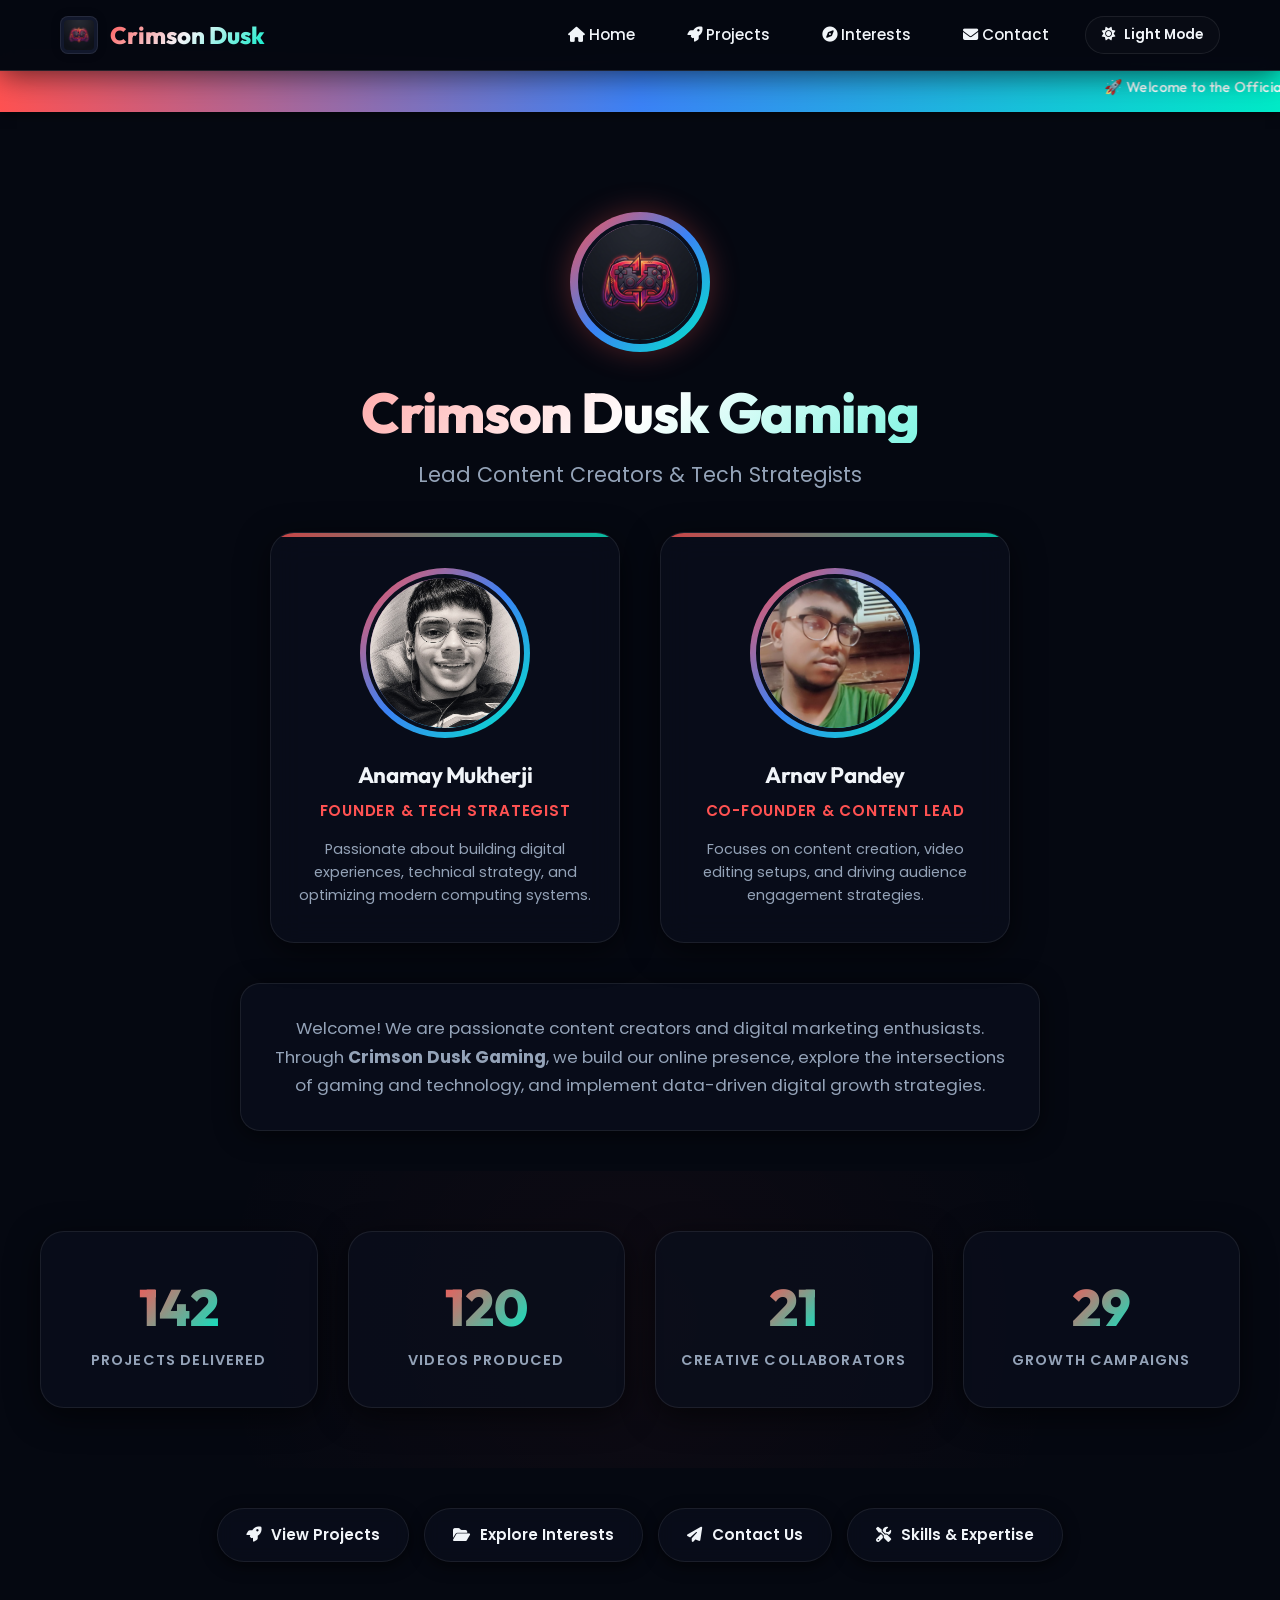
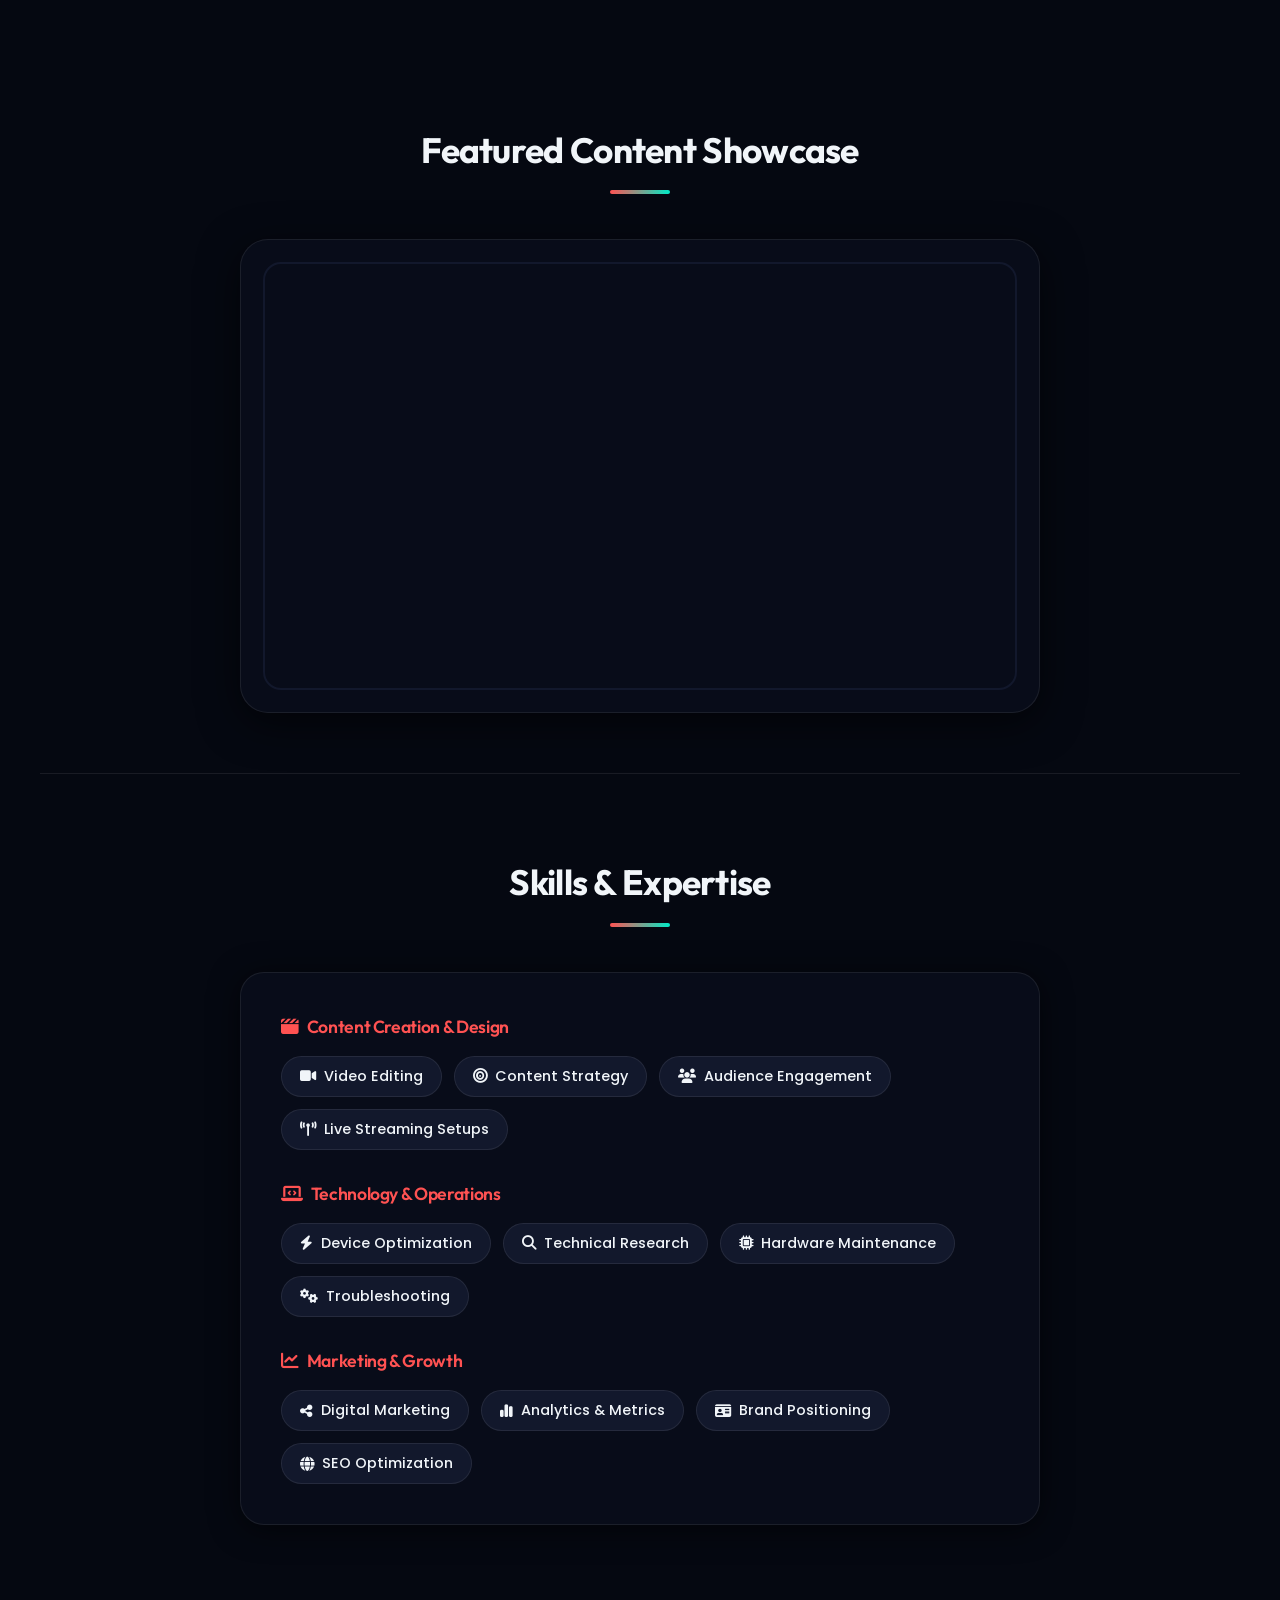
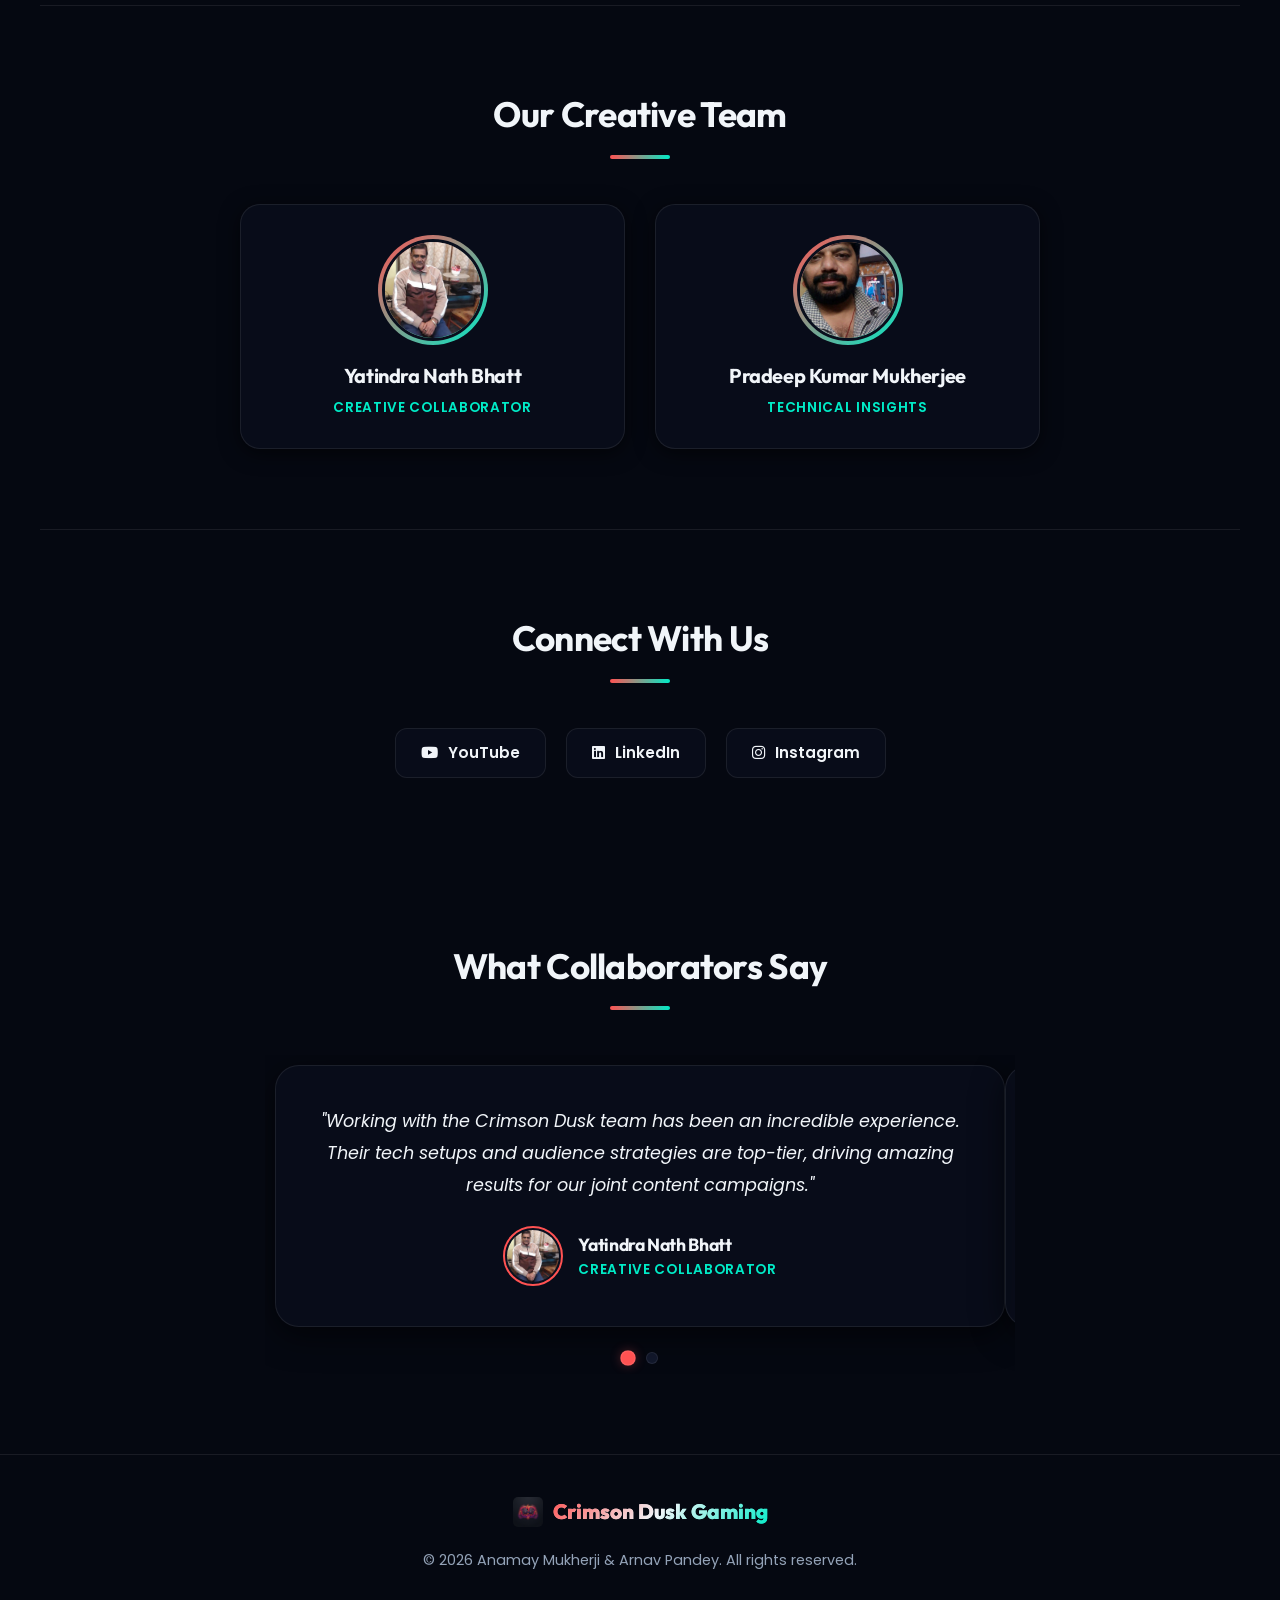
==== index.html @ 95f519c9 "Add files via upload" ====
<!DOCTYPE html>
<html lang="en">

<head>
    <meta charset="UTF-8">
    <meta name="viewport" content="width=device-width, initial-scale=1.0">
    <meta name="description"
        content="Crimson Dusk Gaming Official Portfolio - Lead Content Creator & Tech Strategist. Explore projects, digital marketing, and technical strategy.">
    <meta name="author" content="Anamay Mukherji & Arnav Pandey">
    <meta name="keywords"
        content="Crimson Dusk Gaming, Gaming Channel, Content Creator, Tech Strategist, Anamay Mukherji, Arnav Pandey, Portfolio, Video Editing, Digital Marketing">
    <title>Crimson Dusk Gaming | Official Portfolio</title>
    <!-- FontAwesome Icons -->
    <link rel="stylesheet" href="https://cdnjs.cloudflare.com/ajax/libs/font-awesome/6.4.0/css/all.min.css">
    <!-- Main Stylesheet -->
    <link rel="stylesheet" href="style.css">
</head>

<body>

    <!-- Navigation Header -->
    <nav class="navbar">
        <div class="container navbar-container">
            <a href="index.html" class="brand">
                <img src="logo.png" alt="Crimson Dusk Gaming Logo" class="brand-logo">
                <span class="brand-text">Crimson Dusk</span>
            </a>
            <ul class="nav-menu">
                <li><a href="index.html" class="nav-link"><i class="fa-solid fa-house"></i> Home</a></li>
                <li><a href="projects.html" class="nav-link"><i class="fa-solid fa-rocket"></i> Projects</a></li>
                <li><a href="project2.html" class="nav-link"><i class="fa-solid fa-compass"></i> Interests</a></li>
                <li><a href="contact.html" class="nav-link"><i class="fa-solid fa-envelope"></i> Contact</a></li>
                <li>
                    <button id="themeToggle" class="theme-toggle-btn">
                        <i class="fa-solid fa-moon"></i> Dark Mode
                    </button>
                </li>
            </ul>
        </div>
    </nav>

    <!-- Scrolling Ticker -->
    <div class="ticker-container">
        <div class="ticker-content">
            <marquee scrollamount="8" class="ticker">
                🚀 Welcome to the Official Portfolio! | Content Creation & Tech Strategy | Digital Marketing & Gaming |
                Check out our latest project initiatives below!
            </marquee>
        </div>
    </div>

    <!-- Hero Section -->
    <header class="hero-section container">
        <div class="hero-logo-container">
            <img src="logo.png" alt="Crimson Dusk Logo" class="hero-logo-img">
        </div>
        <h1 class="hero-title">Crimson Dusk Gaming</h1>
        <p class="hero-subtitle">Lead Content Creators & Tech Strategists</p>

        <!-- Founders Section -->
        <div class="profile-grid">
            <div class="profile-card">
                <div class="profile-card-image-wrapper">
                    <img src="WhatsApp Image 2026-06-04 at 2.46.51 AM.jpeg" alt="Anamay Mukherji"
                        class="profile-card-img">
                </div>
                <h3>Anamay Mukherji</h3>
                <p class="role">Founder & Tech Strategist</p>
                <p class="bio">Passionate about building digital experiences, technical strategy, and optimizing modern
                    computing systems.</p>
            </div>
            <div class="profile-card">
                <div class="profile-card-image-wrapper">
                    <img src="WhatsApp Image 2026-06-04 at 10.17.42 PM.jpeg" alt="Arnav Pandey"
                        class="profile-card-img">
                </div>
                <h3>Arnav Pandey</h3>
                <p class="role">Co-Founder & Content Lead</p>
                <p class="bio">Focuses on content creation, video editing setups, and driving audience engagement
                    strategies.</p>
            </div>
        </div>

        <!-- About Summary -->
        <div
            style="max-width: 800px; margin: 40px auto; background-color: var(--card-bg); border: 1px solid var(--card-border); padding: 30px; border-radius: 20px; box-shadow: 0 4px 25px var(--shadow);">
            <p style="font-size: 1.05rem; line-height: 1.7; color: var(--text-secondary);">
                Welcome! We are passionate content creators and digital marketing enthusiasts. Through <strong>Crimson
                    Dusk Gaming</strong>, we build our online presence, explore the intersections of gaming and
                technology, and implement data-driven digital growth strategies.
            </p>
        </div>

        <!-- Performance Stats -->
        <section class="stats-section container">
            <div class="stats-grid">
                <div class="stat-card">
                    <span class="stat-number" data-target="150">0</span>
                    <p class="stat-label">Projects Delivered</p>
                </div>
                <div class="stat-card">
                    <span class="stat-number" data-target="120">0</span>
                    <p class="stat-label">Videos Produced</p>
                </div>
                <div class="stat-card">
                    <span class="stat-number" data-target="30">0</span>
                    <p class="stat-label">Creative Collaborators</p>
                </div>
                <div class="stat-card">
                    <span class="stat-number" data-target="40">0</span>
                    <p class="stat-label">Growth Campaigns</p>
                </div>
            </div>
        </section>

        <!-- Action Grid / Navigation Buttons -->
        <div class="action-grid">
            <a href="projects.html" class="action-btn btn-saffron">
                <i class="fa-solid fa-rocket"></i> View Projects
            </a>
            <a href="project2.html" class="action-btn btn-green">
                <i class="fa-solid fa-folder-open"></i> Explore Interests
            </a>
            <a href="contact.html" class="action-btn btn-blue">
                <i class="fa-solid fa-paper-plane"></i> Contact Us
            </a>
            <a href="#skills" class="action-btn btn-white">
                <i class="fa-solid fa-screwdriver-wrench"></i> Skills & Expertise
            </a>
        </div>
    </header>

    <!-- Video Showcase Section -->
    <section class="video-showcase-container container">
        <h2 class="section-title">Featured Content Showcase</h2>
        <div class="video-showcase">
            <div class="video-wrapper">
                <iframe src="https://www.youtube.com/embed/Ke1Y333uUC8" title="Crimson Dusk Gaming Featured Video"
                    allow="accelerometer; autoplay; clipboard-write; encrypted-media; gyroscope; picture-in-picture; web-share"
                    allowfullscreen></iframe>
            </div>
        </div>
    </section>

    <!-- Skills Section -->
    <section id="skills" class="section-padding container">
        <h2 class="section-title">Skills & Expertise</h2>
        <div class="skills-container">
            <div class="skills-category">
                <h3 class="skills-category-title"><i class="fa-solid fa-clapperboard"></i> Content Creation & Design
                </h3>
                <div class="skills-grid">
                    <span class="skill-badge"><i class="fa-solid fa-video"></i> Video Editing</span>
                    <span class="skill-badge"><i class="fa-solid fa-bullseye"></i> Content Strategy</span>
                    <span class="skill-badge"><i class="fa-solid fa-users"></i> Audience Engagement</span>
                    <span class="skill-badge"><i class="fa-solid fa-broadcast-tower"></i> Live Streaming Setups</span>
                </div>
            </div>

            <div class="skills-category">
                <h3 class="skills-category-title"><i class="fa-solid fa-laptop-code"></i> Technology & Operations</h3>
                <div class="skills-grid">
                    <span class="skill-badge"><i class="fa-solid fa-bolt"></i> Device Optimization</span>
                    <span class="skill-badge"><i class="fa-solid fa-magnifying-glass"></i> Technical Research</span>
                    <span class="skill-badge"><i class="fa-solid fa-microchip"></i> Hardware Maintenance</span>
                    <span class="skill-badge"><i class="fa-solid fa-gears"></i> Troubleshooting</span>
                </div>
            </div>

            <div class="skills-category">
                <h3 class="skills-category-title"><i class="fa-solid fa-chart-line"></i> Marketing & Growth</h3>
                <div class="skills-grid">
                    <span class="skill-badge"><i class="fa-solid fa-share-nodes"></i> Digital Marketing</span>
                    <span class="skill-badge"><i class="fa-solid fa-chart-simple"></i> Analytics & Metrics</span>
                    <span class="skill-badge"><i class="fa-solid fa-id-card"></i> Brand Positioning</span>
                    <span class="skill-badge"><i class="fa-solid fa-globe"></i> SEO Optimization</span>
                </div>
            </div>
        </div>
    </section>

    <!-- Creative Collaborators -->
    <section class="section-padding container">
        <h2 class="section-title">Our Creative Team</h2>
        <div class="collaborator-grid">
            <div class="collaborator-card">
                <div class="collab-img-wrapper">
                    <img src="WhatsApp Image 2026-06-04 at 3.35.36 AM.jpeg" alt="Yatindra Nath Bhatt"
                        class="collab-img">
                </div>
                <h3>Yatindra Nath Bhatt</h3>
                <p class="role">Creative Collaborator</p>
            </div>
            <div class="collaborator-card">
                <div class="collab-img-wrapper">
                    <img src="WhatsApp Image 2026-06-04 at 3.36.34 AM.jpeg" alt="Pradeep Kumar Mukherjee"
                        class="collab-img">
                </div>
                <h3>Pradeep Kumar Mukherjee</h3>
                <p class="role">Technical Insights</p>
            </div>
        </div>
    </section>

    <!-- Social Connect -->
    <section class="section-padding container" style="border-bottom: none;">
        <h2 class="section-title">Connect With Us</h2>
        <div class="social-grid">
            <a href="https://youtube.com/@crimsonduskgaming647?si=PKHKtWawF-EWZlB4" target="_blank"
                class="social-btn yt">
                <i class="fa-brands fa-youtube"></i> YouTube
            </a>
            <a href="https://www.linkedin.com/in/anamay-mukherji-0909a73ab" target="_blank" rel="noopener noreferrer" class="social-btn li">
                <i class="fa-brands fa-linkedin"></i> LinkedIn
            </a>
            <a href="https://www.instagram.com/anamay_383738" target="_blank" rel="noopener noreferrer" class="social-btn ig">
                <i class="fa-brands fa-instagram"></i> Instagram
            </a>
        </div>
    </section>

    <!-- Testimonials Section -->
    <section class="testimonials-section container">
        <h2 class="section-title">What Collaborators Say</h2>
        <div class="slider-container">
            <div class="testimonial-slider" id="testimonialSlider">
                <!-- Slide 1 -->
                <div class="testimonial-slide">
                    <p class="testimonial-quote">
                        "Working with the Crimson Dusk team has been an incredible experience. Their tech setups and
                        audience strategies are top-tier, driving amazing results for our joint content campaigns."
                    </p>
                    <div class="testimonial-author">
                        <img src="WhatsApp Image 2026-06-04 at 3.35.36 AM.jpeg" alt="Yatindra Nath Bhatt">
                        <div class="testimonial-author-info">
                            <h4>Yatindra Nath Bhatt</h4>
                            <p>Creative Collaborator</p>
                        </div>
                    </div>
                </div>
                <!-- Slide 2 -->
                <div class="testimonial-slide">
                    <p class="testimonial-quote">
                        "The technical precision and analytical optimization that Anamay and Arnav bring to the table is
                        unmatched. They don't just create content, they optimize the entire delivery pipeline."
                    </p>
                    <div class="testimonial-author">
                        <img src="WhatsApp Image 2026-06-04 at 3.36.34 AM.jpeg" alt="Pradeep Kumar Mukherjee">
                        <div class="testimonial-author-info">
                            <h4>Pradeep Kumar Mukherjee</h4>
                            <p>Technical Insights Lead</p>
                        </div>
                    </div>
                </div>
            </div>
            <!-- Slider Controls -->
            <div class="slider-controls" id="sliderControls">
                <span class="slider-dot active" data-index="0"></span>
                <span class="slider-dot" data-index="1"></span>
            </div>
        </div>
    </section>

    <!-- Footer -->
    <footer class="footer">
        <div class="container">
            <div class="footer-logo"
                style="display: inline-flex; align-items: center; gap: 10px; justify-content: center;">
                <img src="logo.png" alt="Crimson Dusk Logo" style="height: 30px; width: auto; border-radius: 5px;">
                <span class="brand-text">Crimson Dusk Gaming</span>
            </div>
            <p style="margin-top: 10px;">&copy; 2026 Anamay Mukherji & Arnav Pandey. All rights reserved.</p>
        </div>
    </footer>

    <!-- Main JavaScript -->
    <script src="script.js"></script>
</body>

</html>
---- style.css ----
@import url('https://fonts.googleapis.com/css2?family=Outfit:wght@300;400;500;600;700;800&family=Poppins:wght@300;400;500;600;700;800&display=swap');

/* --- Custom Variables & Themes --- */
:root {
    /* Fonts */
    --font-heading: 'Outfit', sans-serif;
    --font-body: 'Poppins', sans-serif;

    /* Theme - Dark (Default) */
    --bg-primary: #050811;
    --bg-secondary: #0a0f1d;
    --bg-tertiary: #12182c;
    --text-primary: #f1f5f9;
    --text-secondary: #94a3b8;

    /* Branding Colors */
    --accent-saffron: #ff5252;
    /* Crimson Saffron */
    --accent-green: #00ebc7;
    /* Neon Teal */
    --accent-blue: #3b82f6;

    /* Glassmorphism & UI elements */
    --card-bg: rgba(10, 15, 29, 0.7);
    --card-border: rgba(255, 255, 255, 0.08);
    --card-hover-border: rgba(255, 82, 82, 0.35);
    --navbar-bg: rgba(5, 8, 17, 0.85);
    --input-bg: rgba(255, 255, 255, 0.02);
    --input-border: rgba(255, 255, 255, 0.08);

    /* Shadows & Glows */
    --shadow: rgba(0, 0, 0, 0.6);
    --glow-saffron: rgba(255, 82, 82, 0.3);
    --glow-green: rgba(0, 235, 199, 0.3);

    /* Dynamic Transitions */
    --transition-fast: 0.2s ease;
    --transition-normal: 0.35s cubic-bezier(0.16, 1, 0.3, 1);
    --transition-slow: 0.6s cubic-bezier(0.16, 1, 0.3, 1);
}

body.light-mode {
    /* Theme - Light */
    --bg-primary: #f8fafc;
    --bg-secondary: #ffffff;
    --bg-tertiary: #f1f5f9;
    --text-primary: #0f172a;
    --text-secondary: #475569;

    /* Adjusted Branding for Light BG */
    --accent-saffron: #e11d48;
    --accent-green: #0d9488;
    --accent-blue: #1d4ed8;

    /* Glassmorphism & UI elements */
    --card-bg: rgba(255, 255, 255, 0.85);
    --card-border: rgba(15, 23, 42, 0.08);
    --card-hover-border: rgba(225, 29, 72, 0.3);
    --navbar-bg: rgba(248, 250, 252, 0.9);
    --input-bg: rgba(15, 23, 42, 0.02);
    --input-border: rgba(15, 23, 42, 0.08);

    /* Shadows & Glows */
    --shadow: rgba(0, 0, 0, 0.05);
    --glow-saffron: rgba(225, 29, 72, 0.15);
    --glow-green: rgba(13, 148, 136, 0.15);
}

/* --- Base Reset & General --- */
* {
    margin: 0;
    padding: 0;
    box-sizing: border-box;
}

html {
    scroll-behavior: smooth;
}

body {
    font-family: var(--font-body);
    background-color: var(--bg-primary);
    color: var(--text-primary);
    line-height: 1.6;
    overflow-x: hidden;
    transition: background-color var(--transition-normal), color var(--transition-normal);
}

.container {
    max-width: 1200px;
    margin: 0 auto;
    padding: 0 20px;
}

h1,
h2,
h3,
h4 {
    font-family: var(--font-heading);
    font-weight: 700;
    letter-spacing: -0.02em;
}

a {
    color: inherit;
    text-decoration: none;
    transition: color var(--transition-fast);
}

/* --- Navigation Bar --- */
.navbar {
    position: fixed;
    top: 0;
    left: 0;
    width: 100%;
    z-index: 1000;
    background-color: var(--navbar-bg);
    backdrop-filter: blur(12px);
    -webkit-backdrop-filter: blur(12px);
    border-bottom: 1px solid var(--card-border);
    box-shadow: 0 4px 30px var(--shadow);
    transition: background-color var(--transition-normal);
}

.navbar-container {
    display: flex;
    justify-content: space-between;
    align-items: center;
    height: 70px;
    gap: 16px;
}

.brand {
    font-family: var(--font-heading);
    font-size: 1.5rem;
    font-weight: 800;
    display: flex;
    align-items: center;
    gap: 12px;
    text-decoration: none;
}

.brand-logo {
    height: 38px;
    width: auto;
    object-fit: contain;
    border-radius: 8px;
    border: 1px solid var(--card-border);
    background-color: var(--bg-tertiary);
    padding: 3px;
    box-shadow: 0 0 10px rgba(0, 0, 0, 0.2);
    transition: transform var(--transition-fast);
}

.brand:hover .brand-logo {
    transform: scale(1.08) rotate(-3deg);
}

.brand-text {
    background: linear-gradient(135deg, var(--accent-saffron), var(--text-primary), var(--accent-green));
    background-clip: text;
    -webkit-background-clip: text;
    -webkit-text-fill-color: transparent;
}

.nav-menu {
    display: flex;
    list-style: none;
    gap: 20px;
    align-items: center;
}

.nav-link {
    font-size: 0.95rem;
    font-weight: 500;
    padding: 8px 16px;
    border-radius: 8px;
    transition: all var(--transition-fast);
}

@media (max-width: 900px) {
    .navbar-container {
        flex-wrap: wrap;
        justify-content: space-between;
        padding: 10px 0;
    }

    .menu-toggle-btn {
        display: flex;
    }

    .nav-menu {
        position: absolute;
        top: 70px;
        right: 20px;
        width: calc(100% - 40px);
        max-width: 300px;
        flex-direction: column;
        align-items: stretch;
        background-color: var(--navbar-bg);
        border: 1px solid var(--card-border);
        border-radius: 20px;
        padding: 18px;
        gap: 12px;
        display: none;
        opacity: 0;
        transform: translateY(-10px);
        transition: opacity var(--transition-normal), transform var(--transition-normal);
        z-index: 1001;
    }

    .nav-menu.open {
        display: flex;
        opacity: 1;
        transform: translateY(0);
    }

    .nav-menu li {
        width: 100%;
    }

    .nav-link {
        width: 100%;
        text-align: left;
        padding: 12px 14px;
        background-color: var(--bg-secondary);
    }

    .theme-toggle-btn {
        width: 100%;
        justify-content: center;
    }
}

.nav-link:hover {
    color: var(--accent-saffron);
    background-color: rgba(255, 159, 67, 0.08);
}

/* --- Theme Toggle Button --- */
.theme-toggle-btn {
    background: none;
    border: 1px solid var(--card-border);
    color: var(--text-primary);
    padding: 8px 16px;
    border-radius: 20px;
    cursor: pointer;
    font-family: var(--font-body);
    font-weight: 600;
    font-size: 0.85rem;
    display: flex;
    align-items: center;
    gap: 8px;
    background-color: var(--input-bg);
    transition: all var(--transition-fast);
}

.theme-toggle-btn:hover {
    border-color: var(--accent-saffron);
    color: var(--accent-saffron);
    box-shadow: 0 0 10px var(--glow-saffron);
}

/* --- Ticker / Marquee --- */
.ticker-container {
    margin-top: 70px;
    /* offset navbar */
    background: linear-gradient(90deg, var(--accent-saffron), var(--accent-blue), var(--accent-green));
    padding: 6px 0;
    color: #ffffff;
    font-family: var(--font-heading);
    font-weight: 600;
    font-size: 0.85rem;
    box-shadow: 0 2px 10px var(--shadow);
}

.ticker-content {
    white-space: nowrap;
    overflow: hidden;
    box-sizing: border-box;
}

/* Custom gorgeous style inside standard marquee tag */
.ticker {
    margin: 0;
    font-size: 0.9rem;
    font-weight: 500;
    letter-spacing: 0.03em;
}

/* --- Hero Section --- */
.hero-section {
    padding: 100px 0 60px 0;
    text-align: center;
    position: relative;
}

.hero-title {
    font-size: 3.5rem;
    line-height: 1.1;
    margin-bottom: 15px;
    background: linear-gradient(135deg, var(--accent-saffron), #ffffff, var(--accent-green));
    background-clip: text;
    -webkit-background-clip: text;
    -webkit-text-fill-color: transparent;
    font-weight: 800;
}

body.light-mode .hero-title {
    background: linear-gradient(135deg, var(--accent-saffron), var(--text-primary), var(--accent-green));
    background-clip: text;
    -webkit-background-clip: text;
    -webkit-text-fill-color: transparent;
}

.hero-subtitle {
    font-size: 1.3rem;
    color: var(--text-secondary);
    max-width: 600px;
    margin: 0 auto 30px auto;
    font-weight: 400;
}

/* --- Founders Profile Grid --- */
.profile-grid {
    display: grid;
    grid-template-columns: repeat(auto-fit, minmax(280px, 350px));
    justify-content: center;
    gap: 40px;
    margin: 40px 0;
}

.profile-card {
    background-color: var(--card-bg);
    border: 1px solid var(--card-border);
    backdrop-filter: blur(16px);
    -webkit-backdrop-filter: blur(16px);
    border-radius: 24px;
    padding: 35px 25px;
    box-shadow: 0 8px 32px var(--shadow);
    transition: transform var(--transition-normal), border-color var(--transition-normal), box-shadow var(--transition-normal);
    position: relative;
    overflow: hidden;
}

.profile-card::before {
    content: '';
    position: absolute;
    top: 0;
    left: 0;
    width: 100%;
    height: 4px;
    background: linear-gradient(90deg, var(--accent-saffron), var(--accent-green));
    opacity: 0.8;
}

.profile-card:hover {
    transform: translateY(-8px);
    border-color: var(--card-hover-border);
    box-shadow: 0 12px 40px rgba(0, 0, 0, 0.4), 0 0 20px var(--glow-saffron);
}

.profile-card-image-wrapper {
    position: relative;
    width: 170px;
    height: 170px;
    margin: 0 auto 20px auto;
    border-radius: 50%;
    padding: 6px;
    background: linear-gradient(135deg, var(--accent-saffron), var(--accent-blue), var(--accent-green));
}

.profile-card-img {
    width: 100%;
    height: 100%;
    border-radius: 50%;
    object-fit: cover;
    border: 4px solid var(--bg-secondary);
    background-color: var(--bg-tertiary);
    transition: transform var(--transition-slow);
}

.profile-card:hover .profile-card-img {
    transform: scale(1.05);
}

.profile-card h3 {
    font-size: 1.4rem;
    margin-bottom: 5px;
    color: var(--text-primary);
}

.profile-card .role {
    font-size: 0.95rem;
    color: var(--accent-saffron);
    font-weight: 600;
    text-transform: uppercase;
    letter-spacing: 0.05em;
    margin-bottom: 15px;
}

.profile-card .bio {
    font-size: 0.9rem;
    color: var(--text-secondary);
}

/* --- Navigation Button Grid --- */
.action-grid {
    display: flex;
    justify-content: center;
    flex-wrap: wrap;
    gap: 15px;
    margin: 40px auto;
    max-width: 900px;
}

.action-btn {
    padding: 14px 28px;
    border-radius: 50px;
    font-weight: 600;
    font-size: 0.95rem;
    display: flex;
    align-items: center;
    gap: 10px;
    border: 1px solid var(--card-border);
    background-color: var(--card-bg);
    color: var(--text-primary);
    backdrop-filter: blur(8px);
    transition: all var(--transition-fast);
    box-shadow: 0 4px 15px var(--shadow);
}

.action-btn:hover {
    transform: translateY(-3px);
}

.action-btn.btn-saffron:hover {
    border-color: var(--accent-saffron);
    color: var(--accent-saffron);
    box-shadow: 0 0 15px var(--glow-saffron);
}

.action-btn.btn-green:hover {
    border-color: var(--accent-green);
    color: var(--accent-green);
    box-shadow: 0 0 15px var(--glow-green);
}

.action-btn.btn-blue:hover {
    border-color: var(--accent-blue);
    color: var(--accent-blue);
    box-shadow: 0 0 15px rgba(59, 130, 246, 0.3);
}

.action-btn.btn-white:hover {
    background-color: var(--text-primary);
    color: var(--bg-primary);
    border-color: var(--text-primary);
}

/* --- Section Styling --- */
.section-padding {
    padding: 80px 0;
    border-top: 1px solid var(--card-border);
}

.section-title {
    font-size: 2.2rem;
    text-align: center;
    margin-bottom: 45px;
    position: relative;
}

.section-title::after {
    content: '';
    display: block;
    width: 60px;
    height: 4px;
    background: linear-gradient(90deg, var(--accent-saffron), var(--accent-green));
    margin: 12px auto 0 auto;
    border-radius: 2px;
}

/* --- Creative Collaborators Grid --- */
.collaborator-grid {
    display: grid;
    grid-template-columns: repeat(auto-fit, minmax(250px, 1fr));
    gap: 30px;
    max-width: 800px;
    margin: 0 auto;
}

.collaborator-card {
    background-color: var(--card-bg);
    border: 1px solid var(--card-border);
    border-radius: 20px;
    padding: 30px 20px;
    text-align: center;
    box-shadow: 0 4px 20px var(--shadow);
    transition: transform var(--transition-normal), border-color var(--transition-normal);
}

.collaborator-card:hover {
    transform: translateY(-5px);
    border-color: var(--card-hover-border);
}

.collab-img-wrapper {
    position: relative;
    width: 110px;
    height: 110px;
    margin: 0 auto 15px auto;
    border-radius: 50%;
    padding: 4px;
    background: linear-gradient(135deg, var(--accent-saffron), var(--accent-green));
}

.collab-img {
    width: 100%;
    height: 100%;
    border-radius: 50%;
    object-fit: cover;
    border: 3px solid var(--bg-secondary);
}

.collaborator-card h3 {
    font-size: 1.25rem;
    margin-bottom: 5px;
}

.collaborator-card .role {
    font-size: 0.85rem;
    color: var(--accent-green);
    font-weight: 600;
    text-transform: uppercase;
    letter-spacing: 0.05em;
}

/* --- Skills Section --- */
.skills-container {
    max-width: 800px;
    margin: 0 auto;
    background-color: var(--card-bg);
    border: 1px solid var(--card-border);
    padding: 40px;
    border-radius: 24px;
    box-shadow: 0 4px 30px var(--shadow);
}

.skills-category {
    margin-bottom: 30px;
}

.skills-category:last-child {
    margin-bottom: 0;
}

.skills-category-title {
    font-size: 1.1rem;
    color: var(--accent-saffron);
    margin-bottom: 15px;
    text-align: left;
    font-weight: 600;
    display: flex;
    align-items: center;
    gap: 8px;
}

.skills-grid {
    display: flex;
    flex-wrap: wrap;
    gap: 12px;
}

.skill-badge {
    background-color: var(--bg-tertiary);
    border: 1px solid var(--card-border);
    padding: 8px 18px;
    border-radius: 30px;
    font-size: 0.9rem;
    font-weight: 500;
    display: flex;
    align-items: center;
    gap: 8px;
    transition: all var(--transition-fast);
}

.skill-badge:hover {
    border-color: var(--accent-saffron);
    background-color: rgba(255, 159, 67, 0.05);
    transform: scale(1.05);
}

/* --- Social Grid --- */
.social-grid {
    display: flex;
    justify-content: center;
    gap: 20px;
    flex-wrap: wrap;
    margin-top: 20px;
}

.social-btn {
    padding: 12px 25px;
    border-radius: 12px;
    font-weight: 600;
    font-size: 0.95rem;
    display: flex;
    align-items: center;
    gap: 10px;
    border: 1px solid var(--card-border);
    background-color: var(--card-bg);
    transition: all var(--transition-fast);
}

.social-btn:hover {
    transform: translateY(-3px);
}

.social-btn.yt:hover {
    border-color: #ff0000;
    color: #ff0000;
    box-shadow: 0 0 15px rgba(255, 0, 0, 0.2);
}

.social-btn.li:hover {
    border-color: #0077b5;
    color: #0077b5;
    box-shadow: 0 0 15px rgba(0, 119, 181, 0.2);
}

.social-btn.ig:hover {
    border-color: #e1306c;
    color: #e1306c;
    box-shadow: 0 0 15px rgba(225, 48, 108, 0.2);
}

/* --- Subpages Layout (Projects & Growth) --- */
.subpage-container {
    padding: 110px 0 60px 0;
    /* offset navbar */
    max-width: 900px;
    margin: 0 auto;
}

.back-btn-container {
    margin-bottom: 35px;
}

.project-list {
    display: flex;
    flex-direction: column;
    gap: 25px;
}

.project-card {
    background-color: var(--card-bg);
    border: 1px solid var(--card-border);
    border-radius: 20px;
    padding: 30px;
    text-align: left;
    box-shadow: 0 4px 20px var(--shadow);
    transition: transform var(--transition-normal), border-color var(--transition-normal);
    position: relative;
    overflow: hidden;
}

.project-card::before {
    content: '';
    position: absolute;
    top: 0;
    left: 0;
    width: 4px;
    height: 100%;
    background: linear-gradient(180deg, var(--accent-saffron), var(--accent-green));
}

.project-card:hover {
    transform: translateX(6px);
    border-color: var(--card-hover-border);
}

.project-card h3 {
    font-size: 1.4rem;
    margin-bottom: 12px;
    display: flex;
    align-items: center;
    gap: 10px;
}

.project-card p {
    color: var(--text-secondary);
    font-size: 0.95rem;
}

/* --- Contact Form Section --- */
.contact-grid {
    display: grid;
    grid-template-columns: 1fr 1fr;
    gap: 40px;
    align-items: start;
}

@media (max-width: 768px) {
    .contact-grid {
        grid-template-columns: 1fr;
    }
}

.contact-info-panel {
    display: flex;
    flex-direction: column;
    gap: 20px;
}

.info-card {
    background-color: var(--card-bg);
    border: 1px solid var(--card-border);
    border-radius: 20px;
    padding: 25px;
    text-align: left;
    box-shadow: 0 4px 20px var(--shadow);
}

.info-card h3 {
    font-size: 1.2rem;
    margin-bottom: 8px;
    color: var(--accent-saffron);
}

.info-card p {
    color: var(--text-secondary);
    font-size: 0.95rem;
    margin-bottom: 5px;
}

.info-card p:last-child {
    margin-bottom: 0;
}

.contact-form-panel {
    background-color: var(--card-bg);
    border: 1px solid var(--card-border);
    border-radius: 24px;
    padding: 40px;
    box-shadow: 0 4px 30px var(--shadow);
}

.form-group {
    margin-bottom: 22px;
    text-align: left;
}

.form-label {
    display: block;
    font-size: 0.85rem;
    font-weight: 600;
    text-transform: uppercase;
    letter-spacing: 0.05em;
    margin-bottom: 8px;
    color: var(--text-primary);
}

.form-control {
    width: 100%;
    background-color: var(--input-bg);
    border: 1px solid var(--input-border);
    border-radius: 10px;
    padding: 14px 18px;
    color: var(--text-primary);
    font-family: var(--font-body);
    font-size: 0.95rem;
    transition: all var(--transition-fast);
}

.form-control:focus {
    outline: none;
    border-color: var(--accent-saffron);
    box-shadow: 0 0 0 3px var(--glow-saffron);
}

textarea.form-control {
    resize: vertical;
    min-height: 120px;
}

.submit-btn {
    width: 100%;
    padding: 14px;
    border: none;
    border-radius: 10px;
    font-family: var(--font-body);
    font-weight: 700;
    font-size: 1rem;
    color: #ffffff;
    background: linear-gradient(135deg, var(--accent-saffron), var(--accent-green));
    cursor: pointer;
    box-shadow: 0 4px 15px var(--glow-saffron);
    transition: all var(--transition-fast);
}

.submit-btn:hover {
    transform: translateY(-2px);
    box-shadow: 0 6px 20px var(--glow-saffron);
    filter: brightness(1.1);
}

.form-status {
    margin-top: 15px;
    font-weight: 600;
    font-size: 0.95rem;
    text-align: center;
}

/* --- Scroll To Top Button --- */
.scroll-top-btn {
    position: fixed;
    bottom: 25px;
    right: 25px;
    background: linear-gradient(135deg, var(--accent-saffron), var(--accent-green));
    color: white;
    border: none;
    border-radius: 50%;
    width: 50px;
    height: 50px;
    font-size: 1.1rem;
    display: none;
    align-items: center;
    justify-content: center;
    cursor: pointer;
    box-shadow: 0 4px 15px var(--glow-saffron);
    transition: all var(--transition-fast);
    z-index: 999;
}

.scroll-top-btn:hover {
    transform: translateY(-5px);
    box-shadow: 0 6px 20px var(--glow-saffron);
}

/* --- Footer --- */
.footer {
    padding: 40px 0;
    text-align: center;
    border-top: 1px solid var(--card-border);
    color: var(--text-secondary);
    font-size: 0.9rem;
}

.footer-logo {
    font-family: var(--font-heading);
    font-weight: 800;
    font-size: 1.3rem;
    margin-bottom: 10px;
    background: linear-gradient(135deg, var(--accent-saffron), var(--text-primary), var(--accent-green));
    background-clip: text;
    -webkit-background-clip: text;
    -webkit-text-fill-color: transparent;
}

/* --- Stats Section --- */
.stats-section {
    padding: 60px 0;
    background: radial-gradient(circle at center, rgba(255, 82, 82, 0.04) 0%, transparent 70%);
}

.stats-grid {
    display: grid;
    grid-template-columns: repeat(auto-fit, minmax(200px, 1fr));
    gap: 30px;
    text-align: center;
}

.stat-card {
    background-color: var(--card-bg);
    border: 1px solid var(--card-border);
    border-radius: 24px;
    padding: 35px 20px;
    box-shadow: 0 8px 32px var(--shadow);
    transition: all var(--transition-normal);
    position: relative;
    overflow: hidden;
}

.stat-card::before {
    content: '';
    position: absolute;
    top: 0;
    left: 0;
    width: 100%;
    height: 3px;
    background: linear-gradient(90deg, var(--accent-saffron), var(--accent-green));
    opacity: 0;
    transition: opacity var(--transition-normal);
}

.stat-card:hover::before {
    opacity: 1;
}

.stat-card:hover {
    transform: translateY(-5px);
    border-color: var(--card-hover-border);
    box-shadow: 0 12px 40px rgba(0, 0, 0, 0.45), 0 0 15px var(--glow-saffron);
}

.stat-number {
    font-size: 3.2rem;
    font-weight: 800;
    font-family: var(--font-heading);
    background: linear-gradient(135deg, var(--accent-saffron), var(--accent-green));
    background-clip: text;
    -webkit-background-clip: text;
    -webkit-text-fill-color: transparent;
    margin-bottom: 5px;
}

.stat-label {
    font-size: 0.9rem;
    color: var(--text-secondary);
    text-transform: uppercase;
    letter-spacing: 0.08em;
    font-weight: 600;
}

/* --- Video Showcase --- */
.video-showcase-container {
    padding: 60px 0;
}

.video-showcase {
    max-width: 800px;
    margin: 0 auto;
    background-color: var(--card-bg);
    border: 1px solid var(--card-border);
    border-radius: 28px;
    padding: 22px;
    box-shadow: 0 10px 40px var(--shadow);
    transition: border-color var(--transition-normal), box-shadow var(--transition-normal);
}

.video-showcase:hover {
    border-color: var(--card-hover-border);
    box-shadow: 0 12px 45px rgba(0, 0, 0, 0.5), 0 0 20px var(--glow-saffron);
}

.video-wrapper {
    position: relative;
    padding-bottom: 56.25%;
    /* 16:9 aspect ratio */
    height: 0;
    overflow: hidden;
    border-radius: 18px;
    border: 2px solid var(--bg-tertiary);
}

.video-wrapper iframe {
    position: absolute;
    top: 0;
    left: 0;
    width: 100%;
    height: 100%;
    border: 0;
}

/* --- Testimonials Slider --- */
.testimonials-section {
    padding: 80px 0;
}

.slider-container {
    max-width: 750px;
    margin: 0 auto;
    position: relative;
    overflow: hidden;
    padding: 10px;
}

.testimonial-slider {
    display: flex;
    transition: transform var(--transition-slow);
}

.testimonial-slide {
    min-width: 100%;
    box-sizing: border-box;
    padding: 40px 30px;
    background-color: var(--card-bg);
    border: 1px solid var(--card-border);
    border-radius: 24px;
    box-shadow: 0 8px 32px var(--shadow);
    text-align: center;
    position: relative;
}

.testimonial-quote {
    font-size: 1.1rem;
    font-style: italic;
    line-height: 1.8;
    margin-bottom: 25px;
    color: var(--text-primary);
}

.testimonial-author {
    display: flex;
    align-items: center;
    justify-content: center;
    gap: 15px;
}

.testimonial-author img {
    width: 60px;
    height: 60px;
    border-radius: 50%;
    object-fit: cover;
    border: 2px solid var(--accent-saffron);
    padding: 2px;
    background-color: var(--bg-secondary);
}

.testimonial-author-info {
    text-align: left;
}

.testimonial-author-info h4 {
    font-size: 1.1rem;
    margin: 0;
    color: var(--text-primary);
}

.testimonial-author-info p {
    font-size: 0.85rem;
    color: var(--accent-green);
    font-weight: 600;
    margin: 0;
    text-transform: uppercase;
    letter-spacing: 0.05em;
}

.slider-controls {
    display: flex;
    justify-content: center;
    gap: 12px;
    margin-top: 25px;
}

.slider-dot {
    width: 12px;
    height: 12px;
    border-radius: 50%;
    background-color: var(--bg-tertiary);
    border: 1px solid var(--card-border);
    cursor: pointer;
    transition: all var(--transition-fast);
}

.slider-dot.active {
    background-color: var(--accent-saffron);
    transform: scale(1.3);
    box-shadow: 0 0 8px var(--glow-saffron);
}

/* --- Project Details Modal --- */
.modal {
    position: fixed;
    top: 0;
    left: 0;
    width: 100%;
    height: 100%;
    background-color: rgba(5, 8, 17, 0.85);
    backdrop-filter: blur(12px);
    -webkit-backdrop-filter: blur(12px);
    display: flex;
    align-items: center;
    justify-content: center;
    z-index: 2000;
    opacity: 0;
    pointer-events: none;
    transition: opacity var(--transition-normal);
}

.modal.open {
    opacity: 1;
    pointer-events: auto;
}

.modal-content {
    background-color: var(--bg-secondary);
    border: 1px solid var(--card-border);
    border-radius: 28px;
    max-width: 650px;
    width: 90%;
    max-height: 85vh;
    overflow-y: auto;
    padding: 40px;
    box-shadow: 0 20px 50px rgba(0, 0, 0, 0.6);
    position: relative;
    transform: scale(0.9);
    transition: transform var(--transition-normal);
}

.modal.open .modal-content {
    transform: scale(1);
}

.modal-close {
    position: absolute;
    top: 20px;
    right: 20px;
    background: none;
    border: none;
    font-size: 1.5rem;
    color: var(--text-secondary);
    cursor: pointer;
    transition: color var(--transition-fast);
}

.modal-close:hover {
    color: var(--accent-saffron);
}

.modal-header {
    margin-bottom: 25px;
    border-bottom: 1px solid var(--card-border);
    padding-bottom: 15px;
}

.modal-title {
    font-size: 1.8rem;
    color: var(--text-primary);
    margin-bottom: 8px;
    display: flex;
    align-items: center;
    gap: 12px;
}

.modal-subtitle {
    font-size: 0.85rem;
    color: var(--accent-saffron);
    font-weight: 700;
    text-transform: uppercase;
    letter-spacing: 0.08em;
}

.modal-body {
    color: var(--text-secondary);
    font-size: 0.95rem;
    line-height: 1.7;
}

.modal-body p {
    margin-bottom: 20px;
}

.modal-body h4 {
    color: var(--text-primary);
    margin: 25px 0 10px 0;
    font-size: 1.1rem;
    text-transform: uppercase;
    letter-spacing: 0.05em;
}

.tech-tag-list {
    display: flex;
    flex-wrap: wrap;
    gap: 8px;
    margin-bottom: 20px;
}

.tech-tag {
    background-color: var(--bg-tertiary);
    border: 1px solid var(--card-border);
    padding: 6px 14px;
    border-radius: 30px;
    font-size: 0.8rem;
    font-weight: 600;
    color: var(--text-primary);
}

.results-list {
    list-style: none;
    padding: 0;
}

.results-list li {
    position: relative;
    padding-left: 25px;
    margin-bottom: 12px;
}

.results-list li::before {
    content: "✓";
    position: absolute;
    left: 0;
    color: var(--accent-green);
    font-weight: 800;
}

/* --- Filter Controls --- */
.filter-container {
    display: flex;
    justify-content: center;
    gap: 12px;
    margin-bottom: 45px;
    flex-wrap: wrap;
}

.filter-btn {
    background-color: var(--card-bg);
    border: 1px solid var(--card-border);
    color: var(--text-secondary);
    padding: 10px 24px;
    border-radius: 30px;
    cursor: pointer;
    font-family: var(--font-body);
    font-weight: 600;
    font-size: 0.9rem;
    transition: all var(--transition-fast);
}

.filter-btn:hover,
.filter-btn.active {
    border-color: var(--accent-green);
    color: var(--accent-green);
    box-shadow: 0 0 12px var(--glow-green);
    background-color: rgba(0, 235, 199, 0.05);
}

.filter-btn.active {
    background-color: var(--accent-green);
    color: #050811;
    border-color: var(--accent-green);
    box-shadow: 0 0 15px var(--glow-green);
}

/* Grid enhancements for subpages */
.project-list-grid {
    display: grid;
    grid-template-columns: repeat(auto-fit, minmax(320px, 1fr));
    gap: 30px;
}

.project-card {
    transition: transform var(--transition-normal), border-color var(--transition-normal), opacity 0.4s ease, box-shadow var(--transition-normal);
}

.project-card.hidden {
    opacity: 0;
    transform: scale(0.95);
    position: absolute;
    pointer-events: none;
    width: 0;
    height: 0;
    overflow: hidden;
    margin: 0;
    padding: 0;
    border: none;
}

/* Hero logo on Home */
.hero-logo-container {
    width: 140px;
    height: 140px;
    margin: 0 auto 30px auto;
    border-radius: 50%;
    padding: 8px;
    background: linear-gradient(135deg, var(--accent-saffron), var(--accent-blue), var(--accent-green));
    box-shadow: 0 0 30px var(--glow-saffron);
    animation: floating 4s ease-in-out infinite;
}

.hero-logo-img {
    width: 100%;
    height: 100%;
    border-radius: 50%;
    object-fit: cover;
    border: 4px solid var(--bg-secondary);
    background-color: var(--bg-tertiary);
}

@keyframes floating {
    0% {
        transform: translateY(0px);
    }

    50% {
        transform: translateY(-10px);
    }

    100% {
        transform: translateY(0px);
    }
}
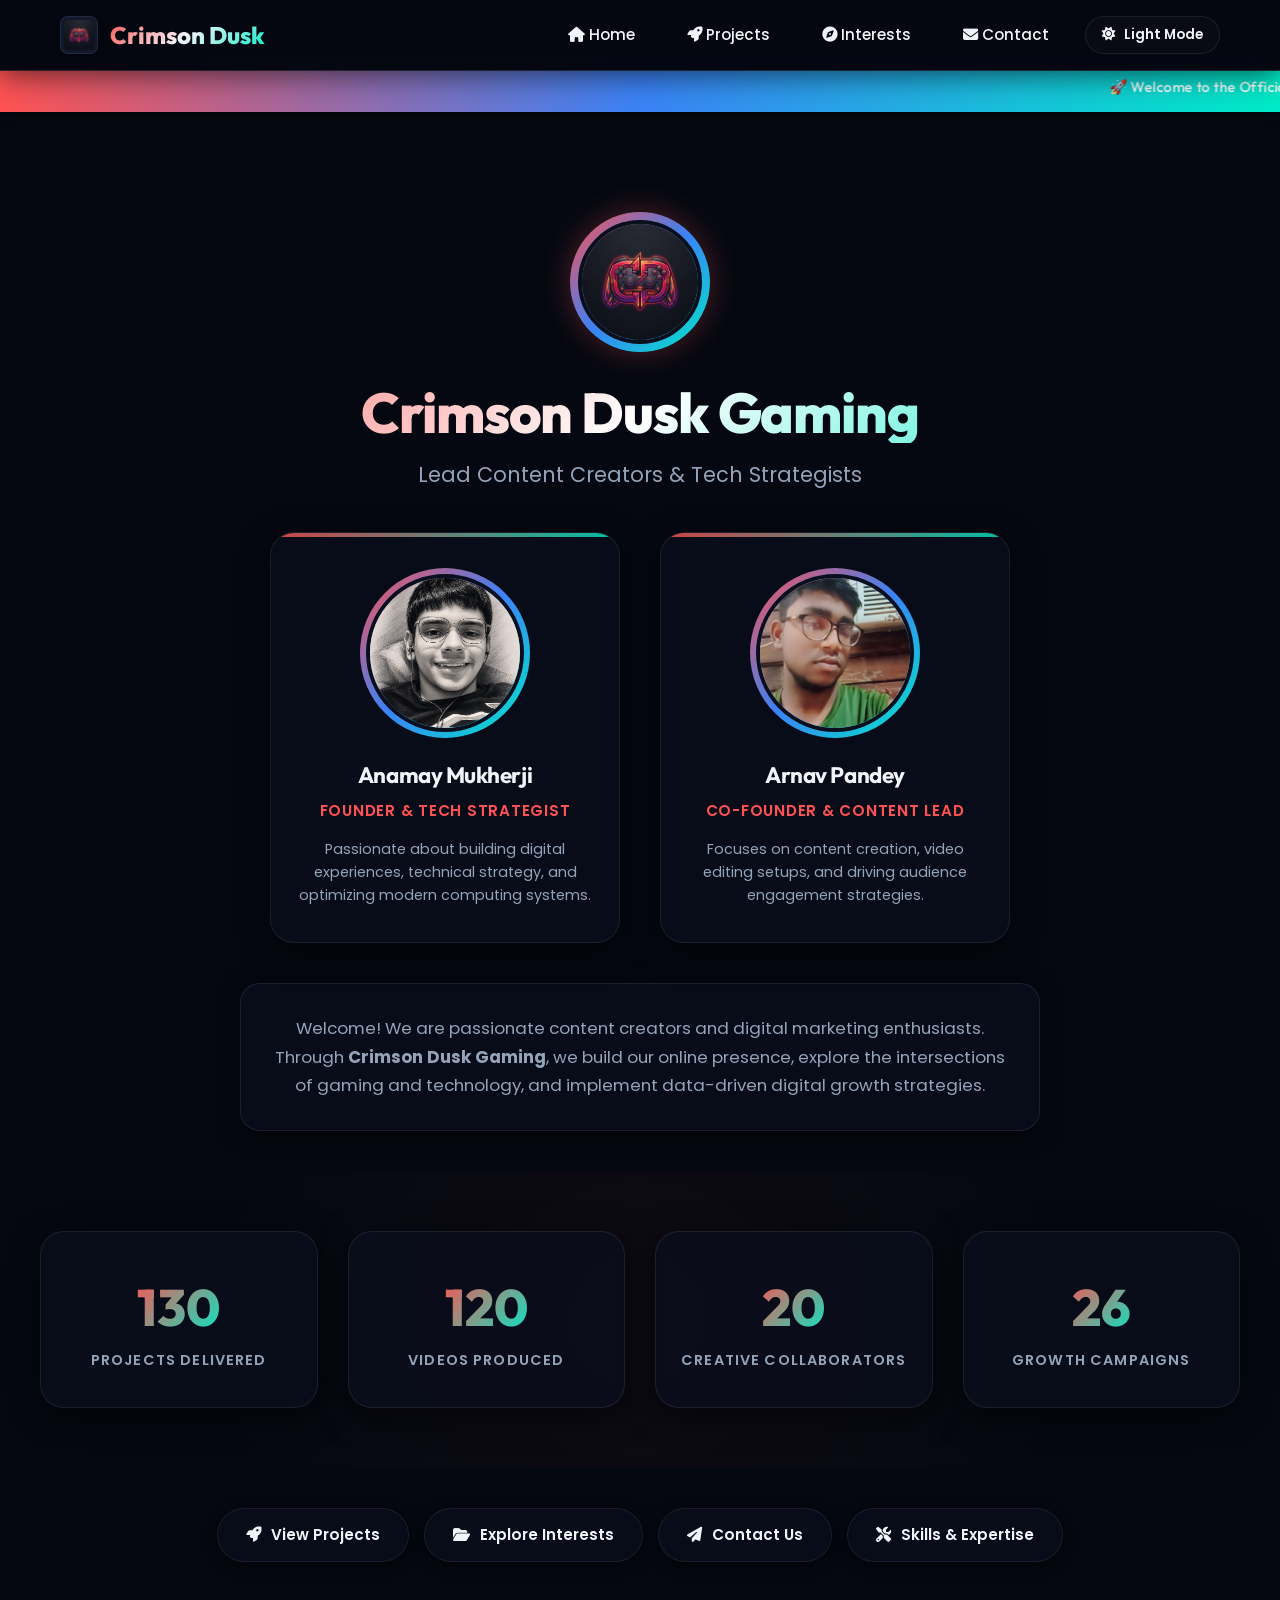
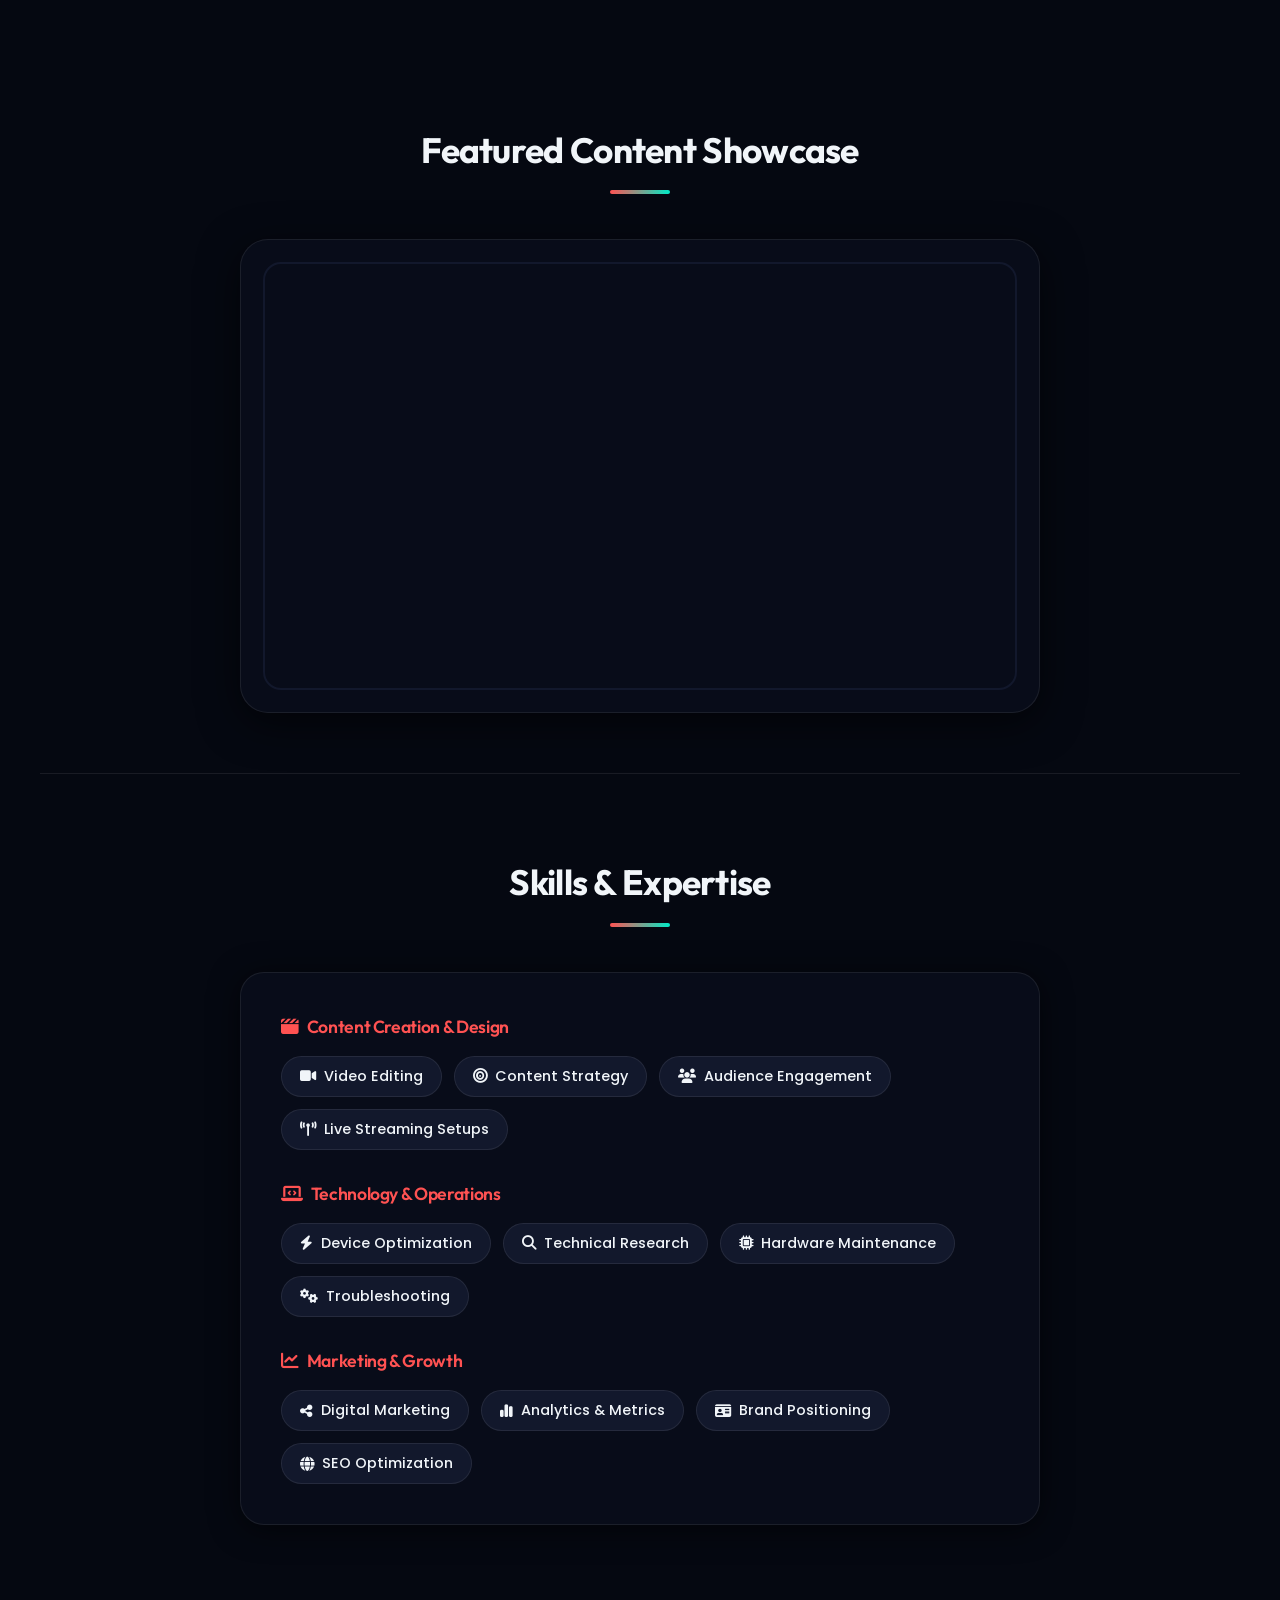
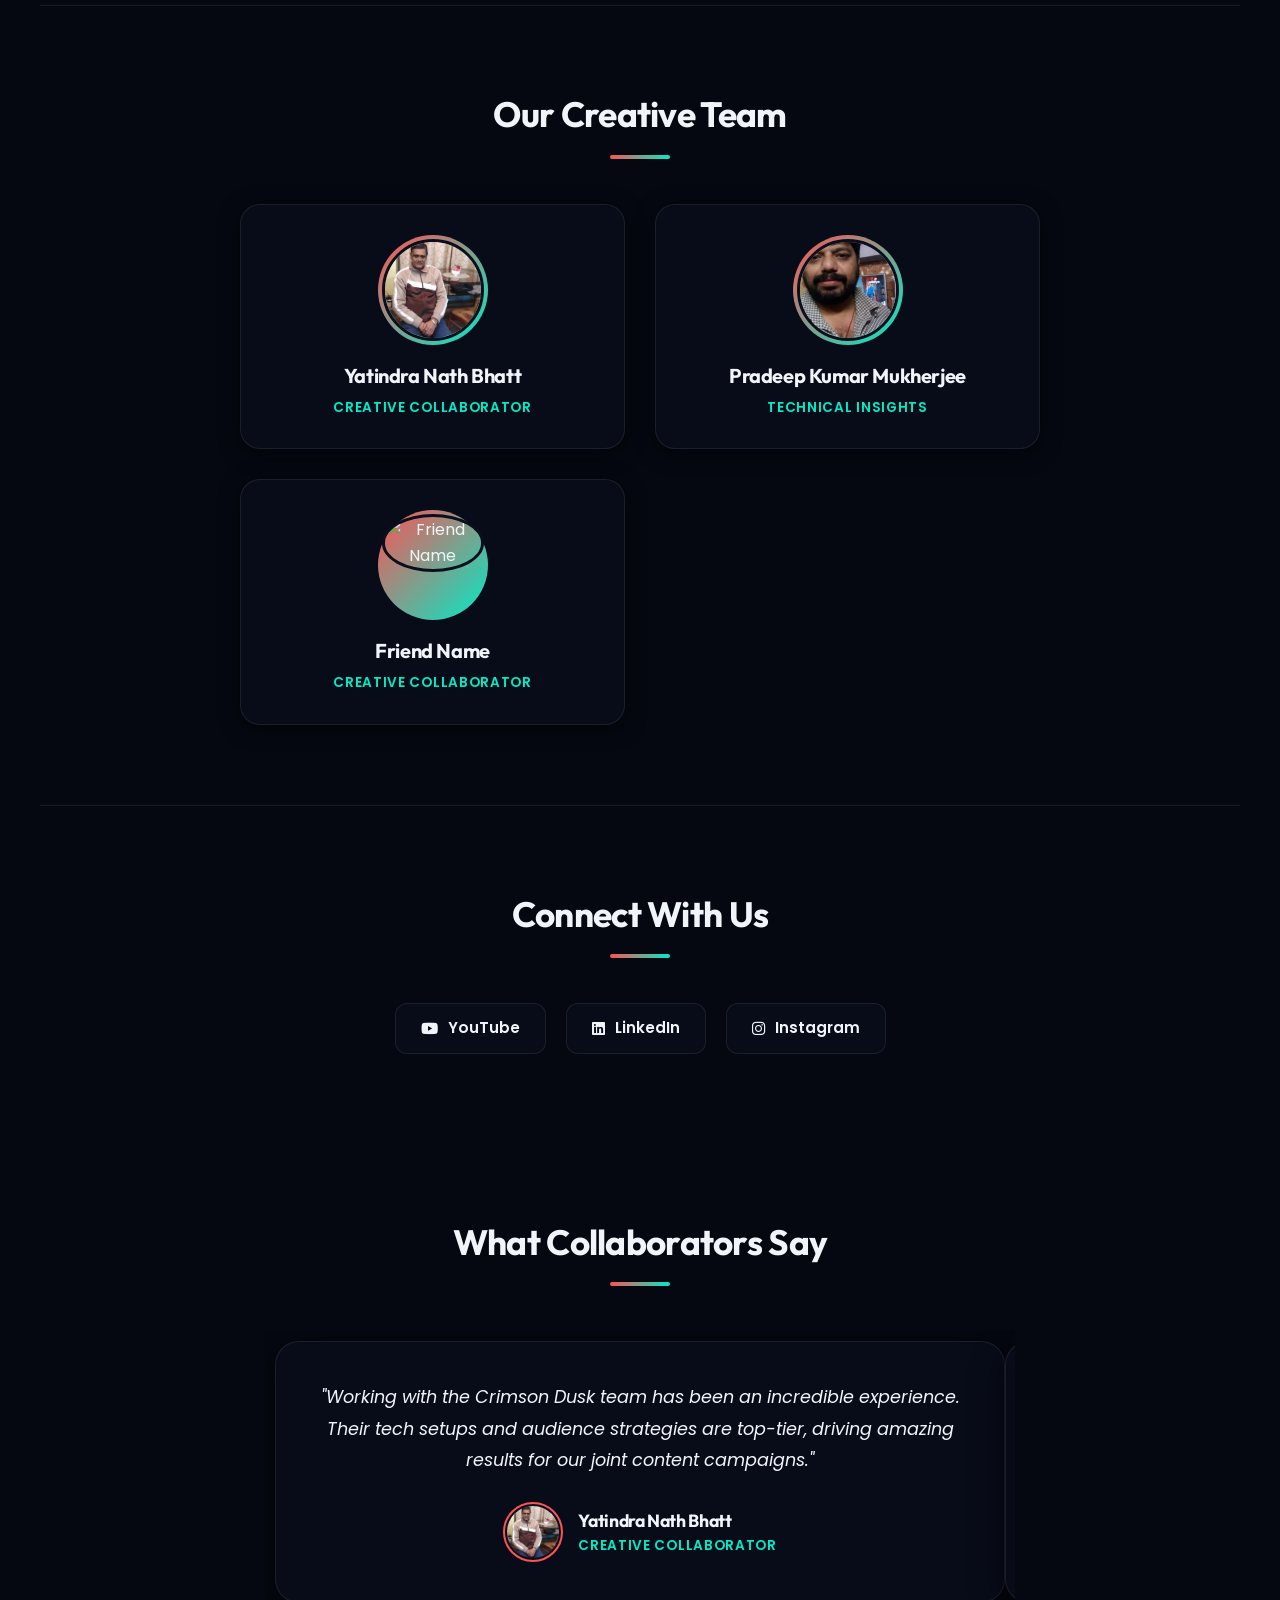
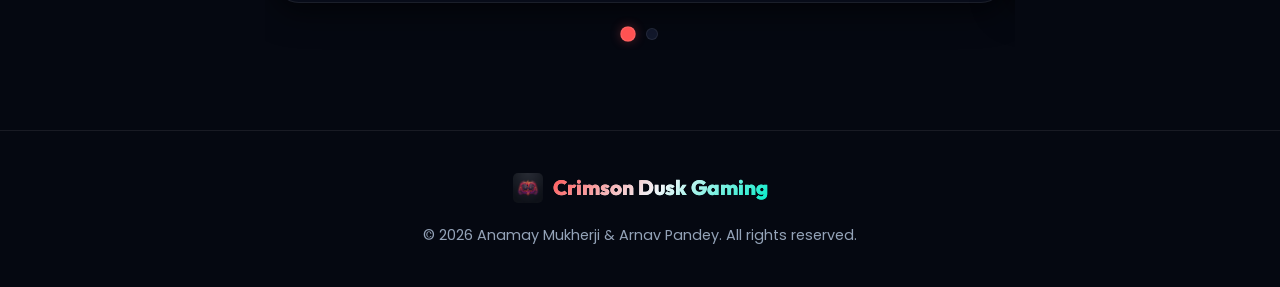
==== commit 3272b290: "Add files via upload" ====
--- a/index.html
+++ b/index.html
@@ -198,6 +198,13 @@
                 </div>
                 <h3>Pradeep Kumar Mukherjee</h3>
                 <p class="role">Technical Insights</p>
+            </div>
+            <div class="collaborator-card">
+                <div class="collab-img-wrapper">
+                    <img src="friend-photo.jpg" alt="Friend Name" class="collab-img">
+                </div>
+                <h3>Friend Name</h3>
+                <p class="role">Creative Collaborator</p>
             </div>
         </div>
     </section>
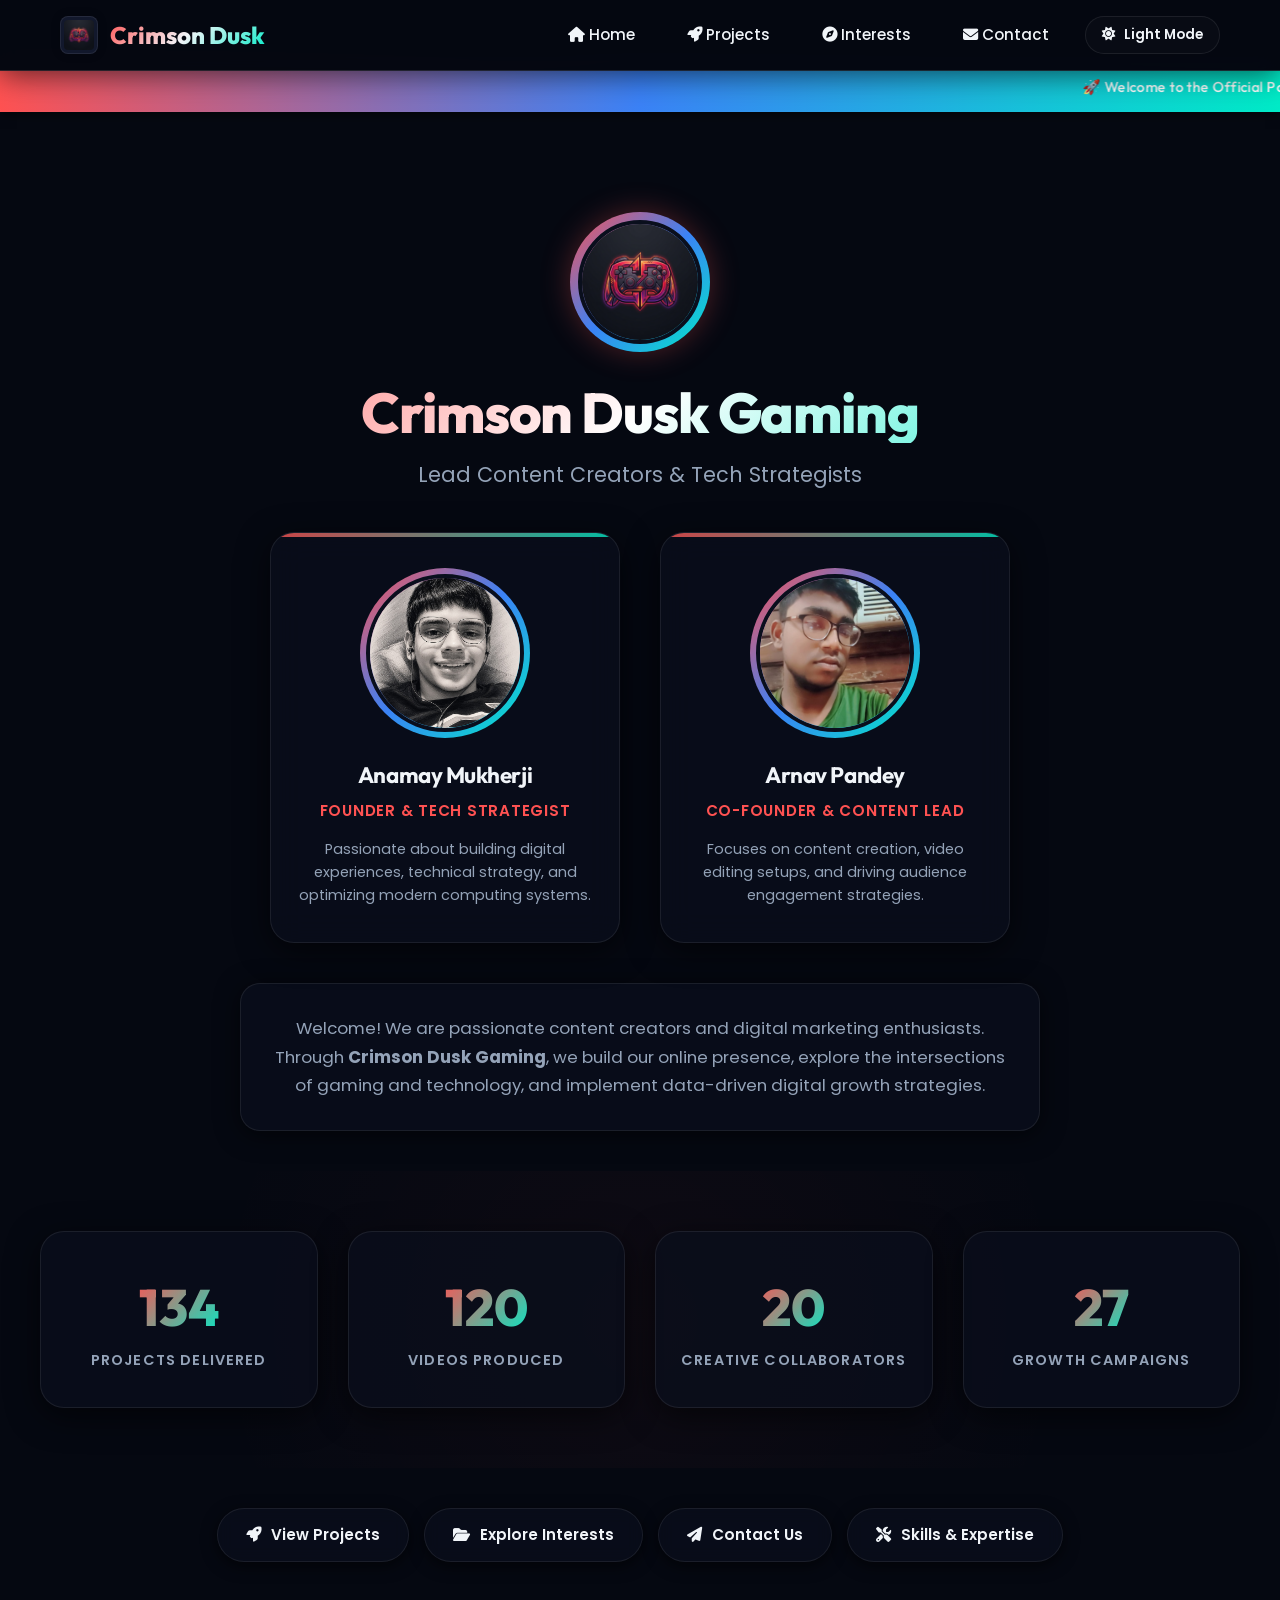
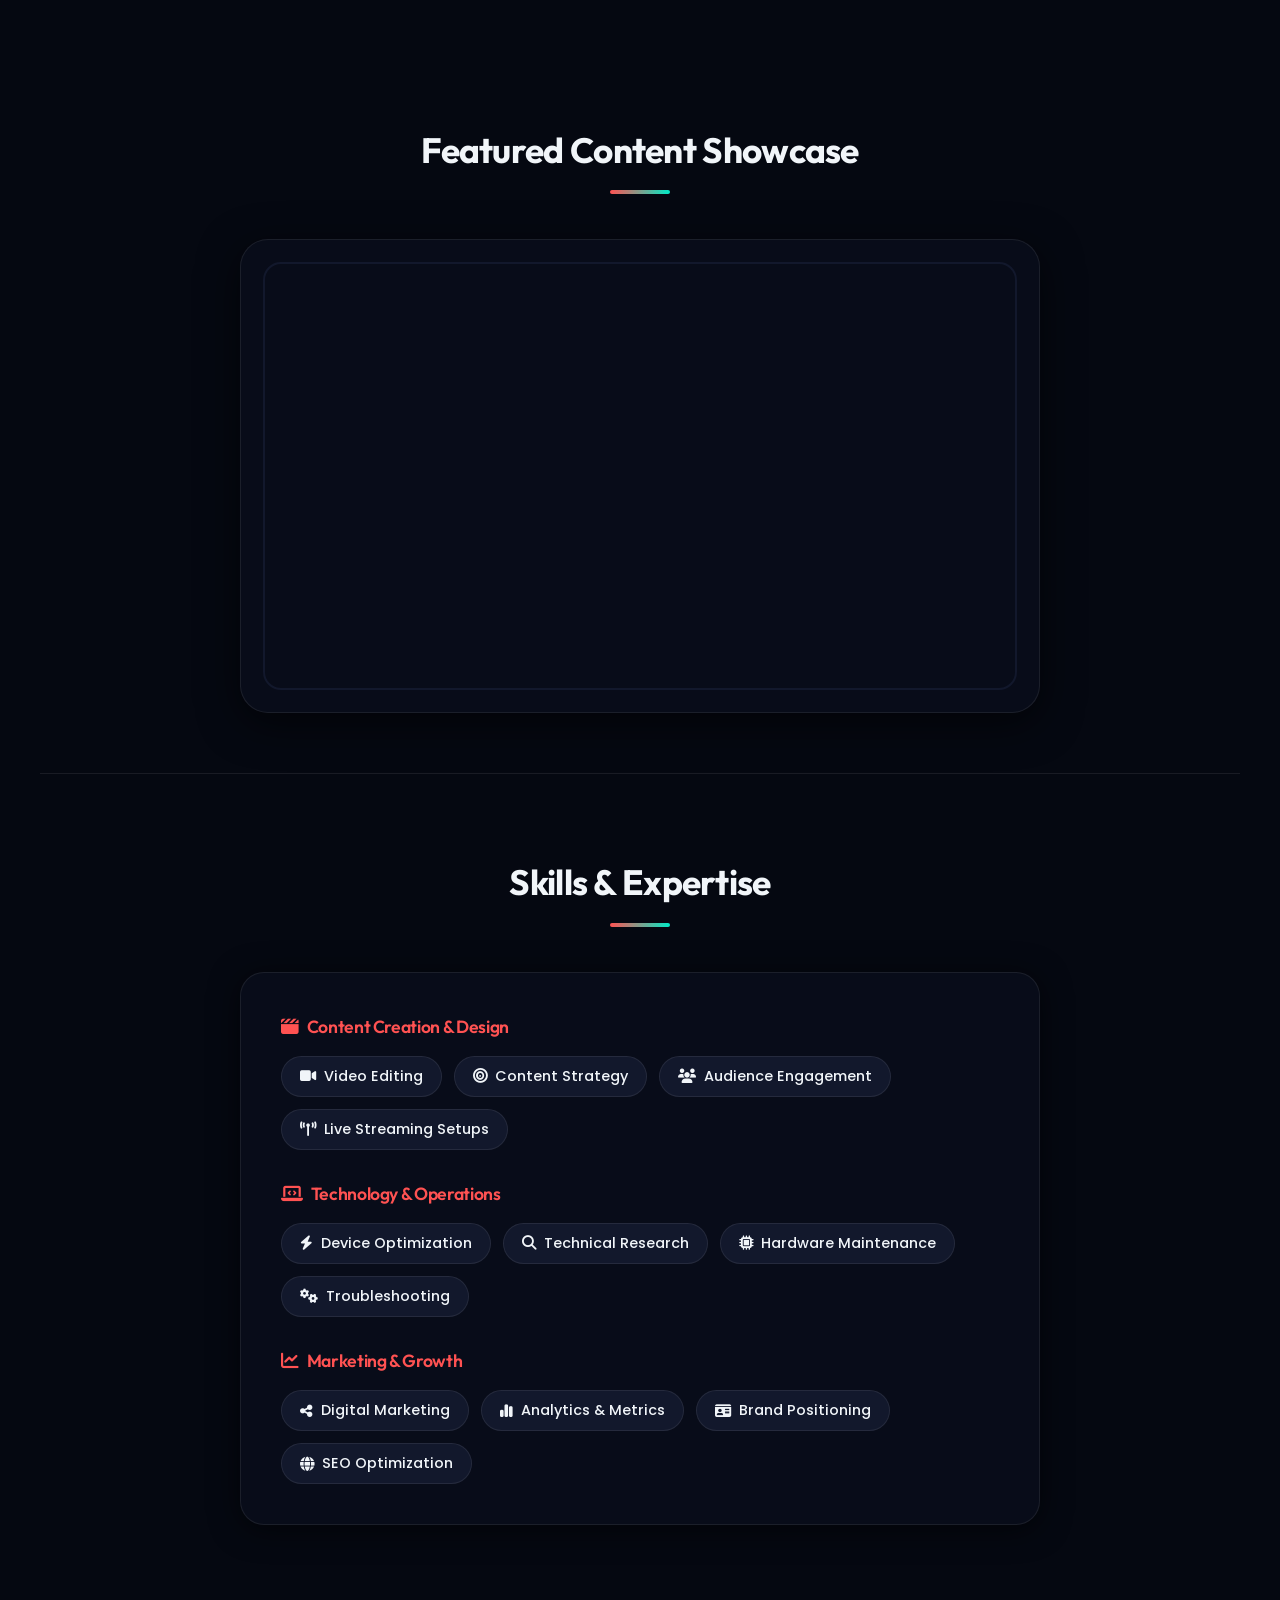
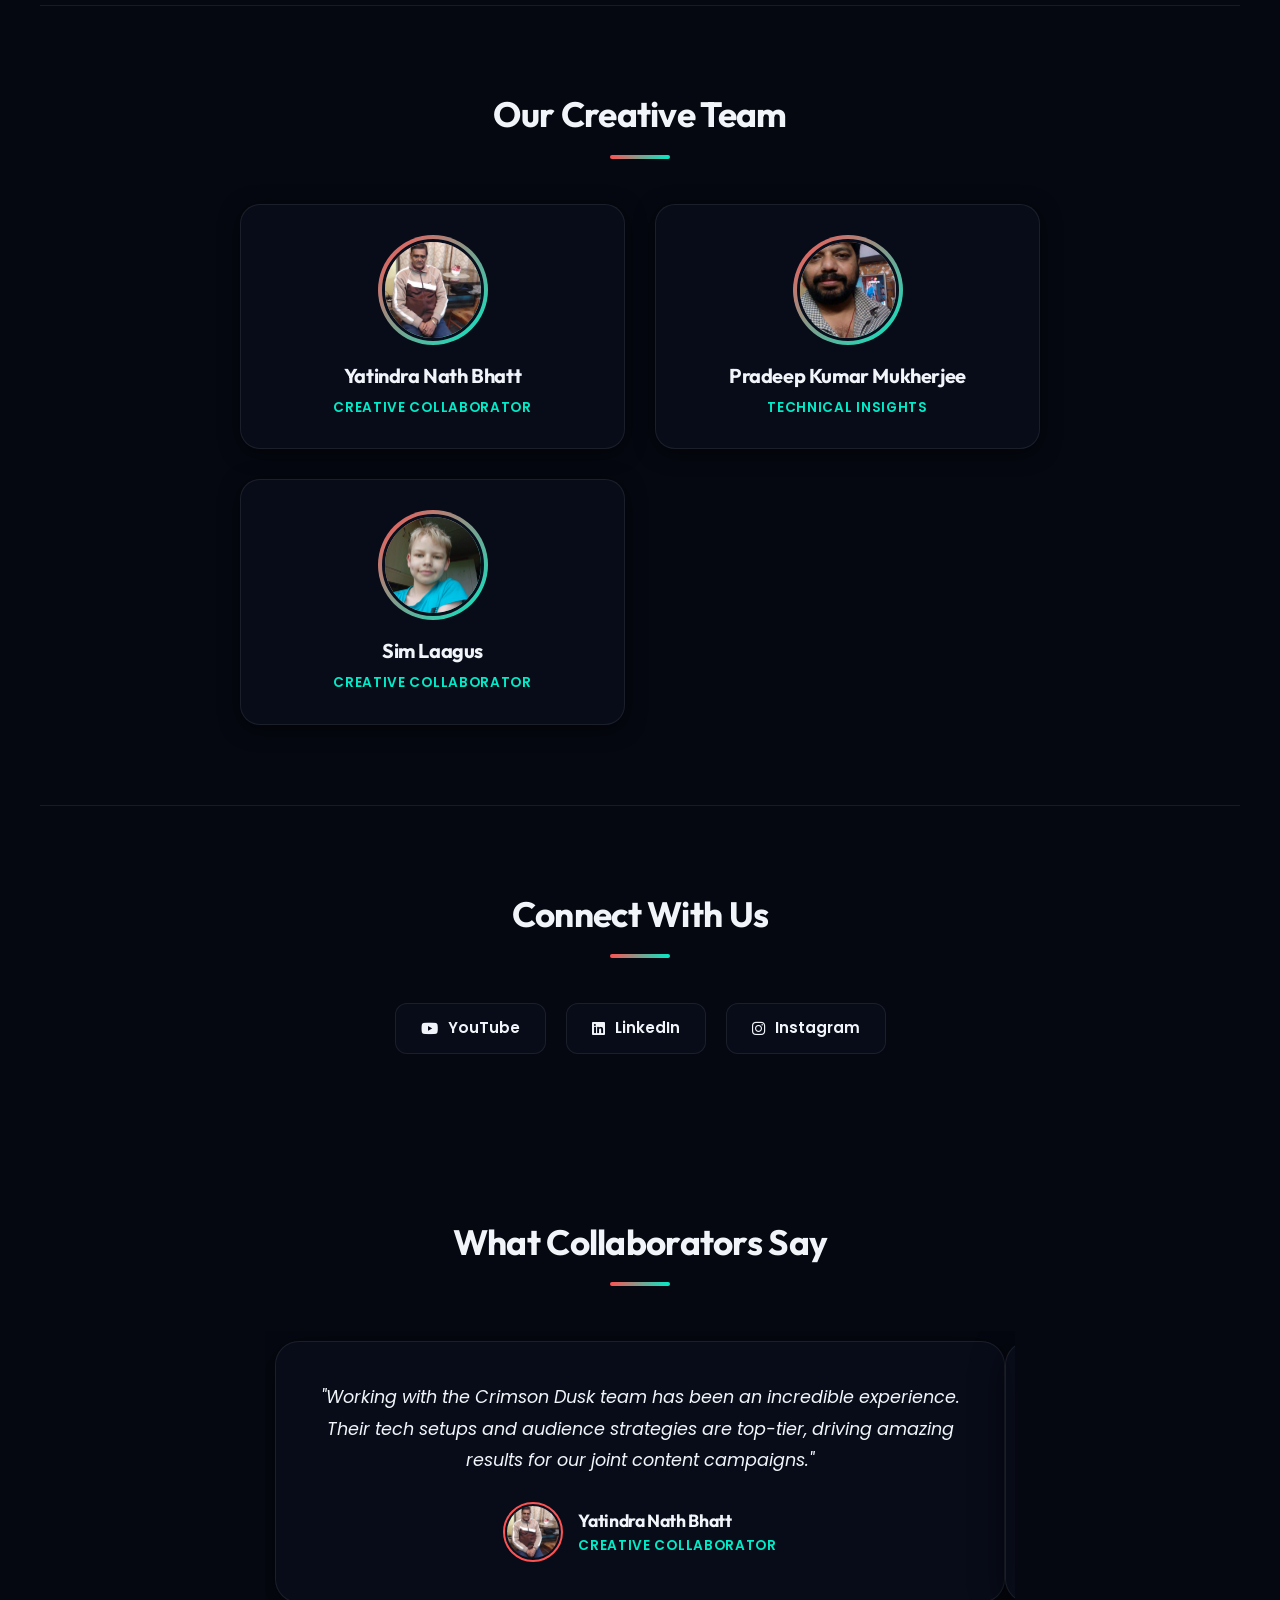
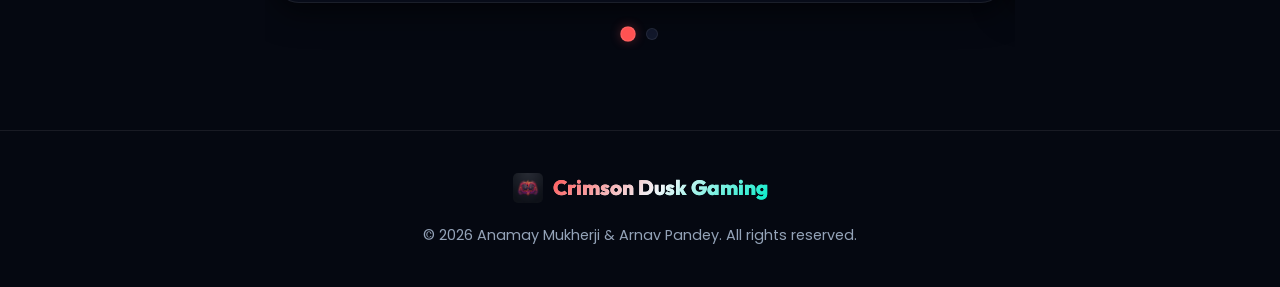
==== commit 97b5f1d2: "Add files via upload" ====
--- a/index.html
+++ b/index.html
@@ -201,9 +201,9 @@
             </div>
             <div class="collaborator-card">
                 <div class="collab-img-wrapper">
-                    <img src="friend-photo.jpg" alt="Friend Name" class="collab-img">
-                </div>
-                <h3>Friend Name</h3>
+                    <img src="WhatsApp Image 2026-06-06 at 7.03.57 PM.jpeg" alt="Friend Name" class="collab-img">
+                </div>
+                <h3>Sim Laagus</h3>
                 <p class="role">Creative Collaborator</p>
             </div>
         </div>
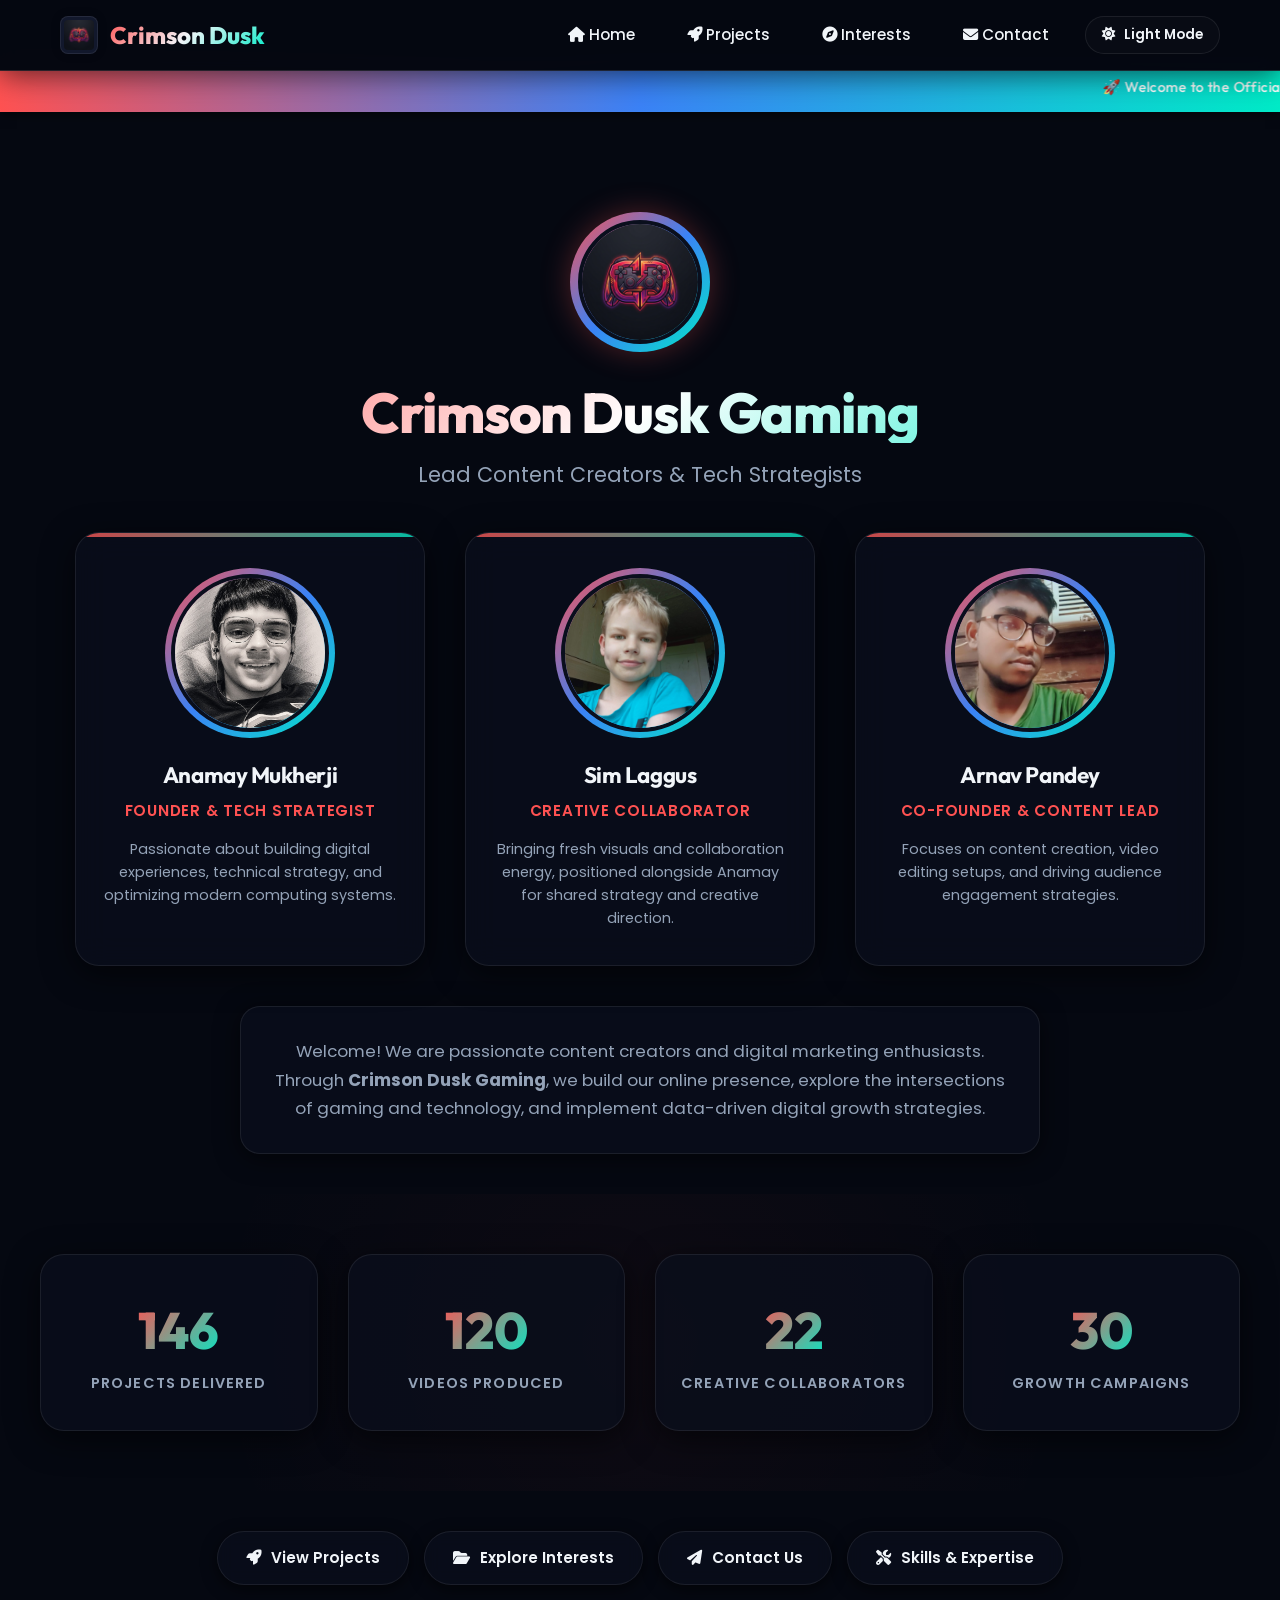
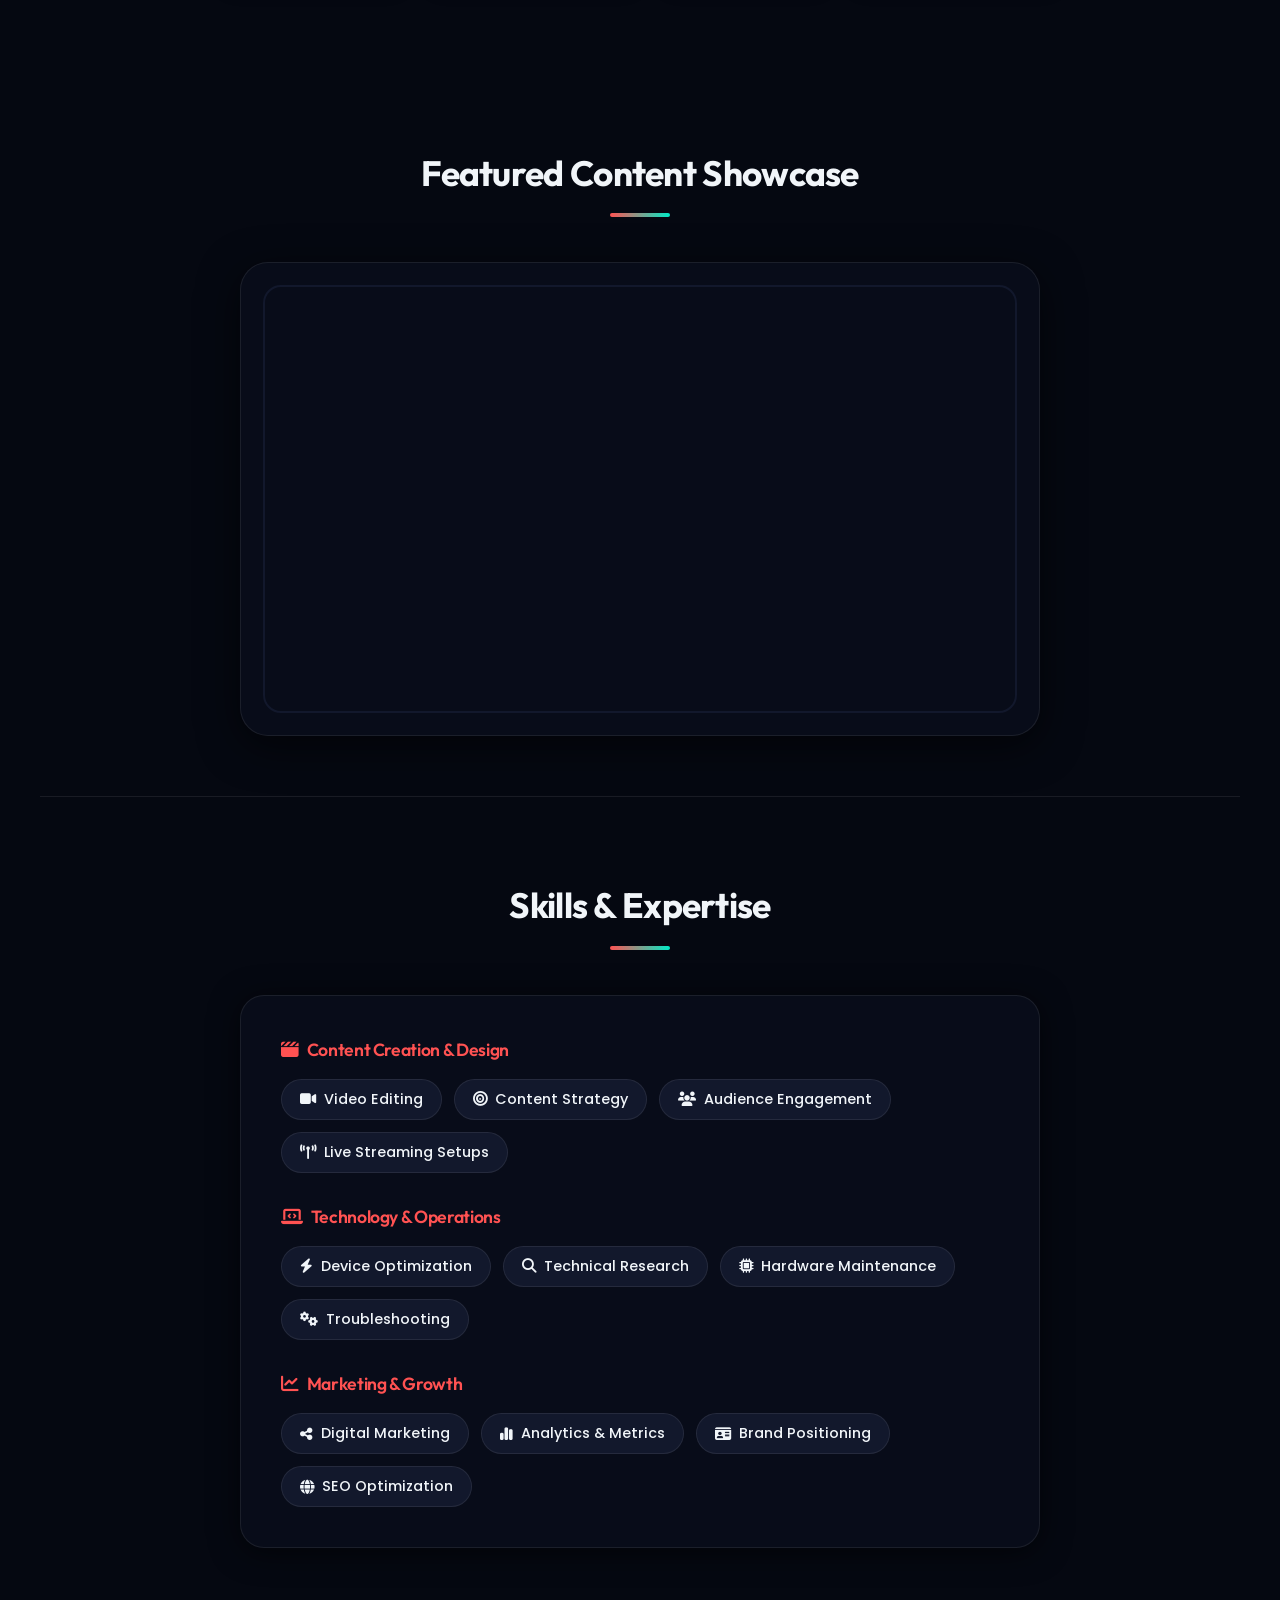
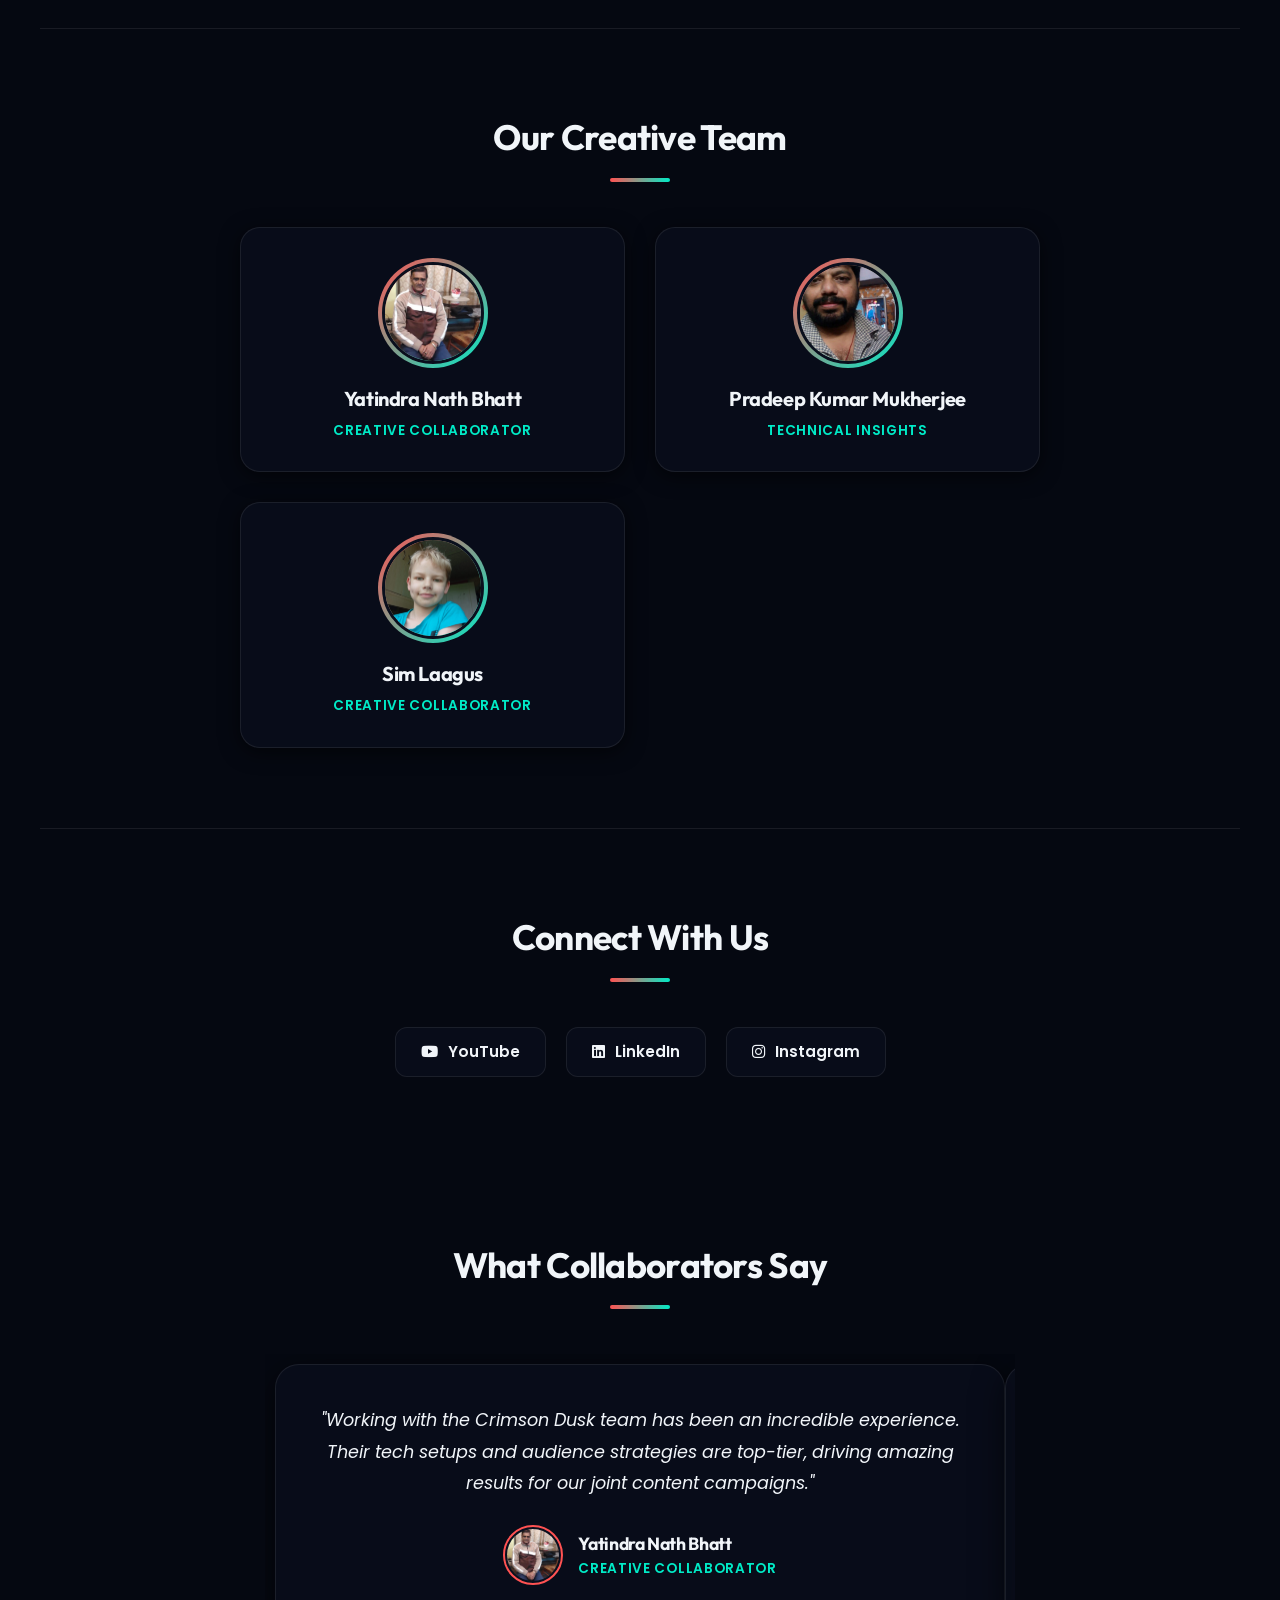
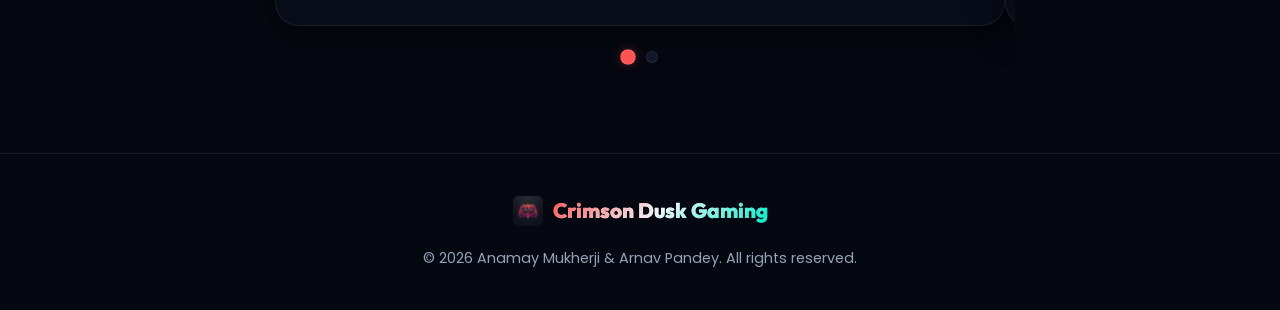
==== commit 29eb4c23: "Add files via upload" ====
--- a/index.html
+++ b/index.html
@@ -68,6 +68,15 @@
                 <p class="role">Founder & Tech Strategist</p>
                 <p class="bio">Passionate about building digital experiences, technical strategy, and optimizing modern
                     computing systems.</p>
+            </div>
+            <div class="profile-card">
+                <div class="profile-card-image-wrapper">
+                    <img src="WhatsApp Image 2026-06-06 at 7.03.57 PM.jpeg" alt="Sim Laggus" class="profile-card-img">
+                </div>
+                <h3>Sim Laggus</h3>
+                <p class="role">Creative Collaborator</p>
+                <p class="bio">Bringing fresh visuals and collaboration energy, positioned alongside Anamay for shared
+                    strategy and creative direction.</p>
             </div>
             <div class="profile-card">
                 <div class="profile-card-image-wrapper">
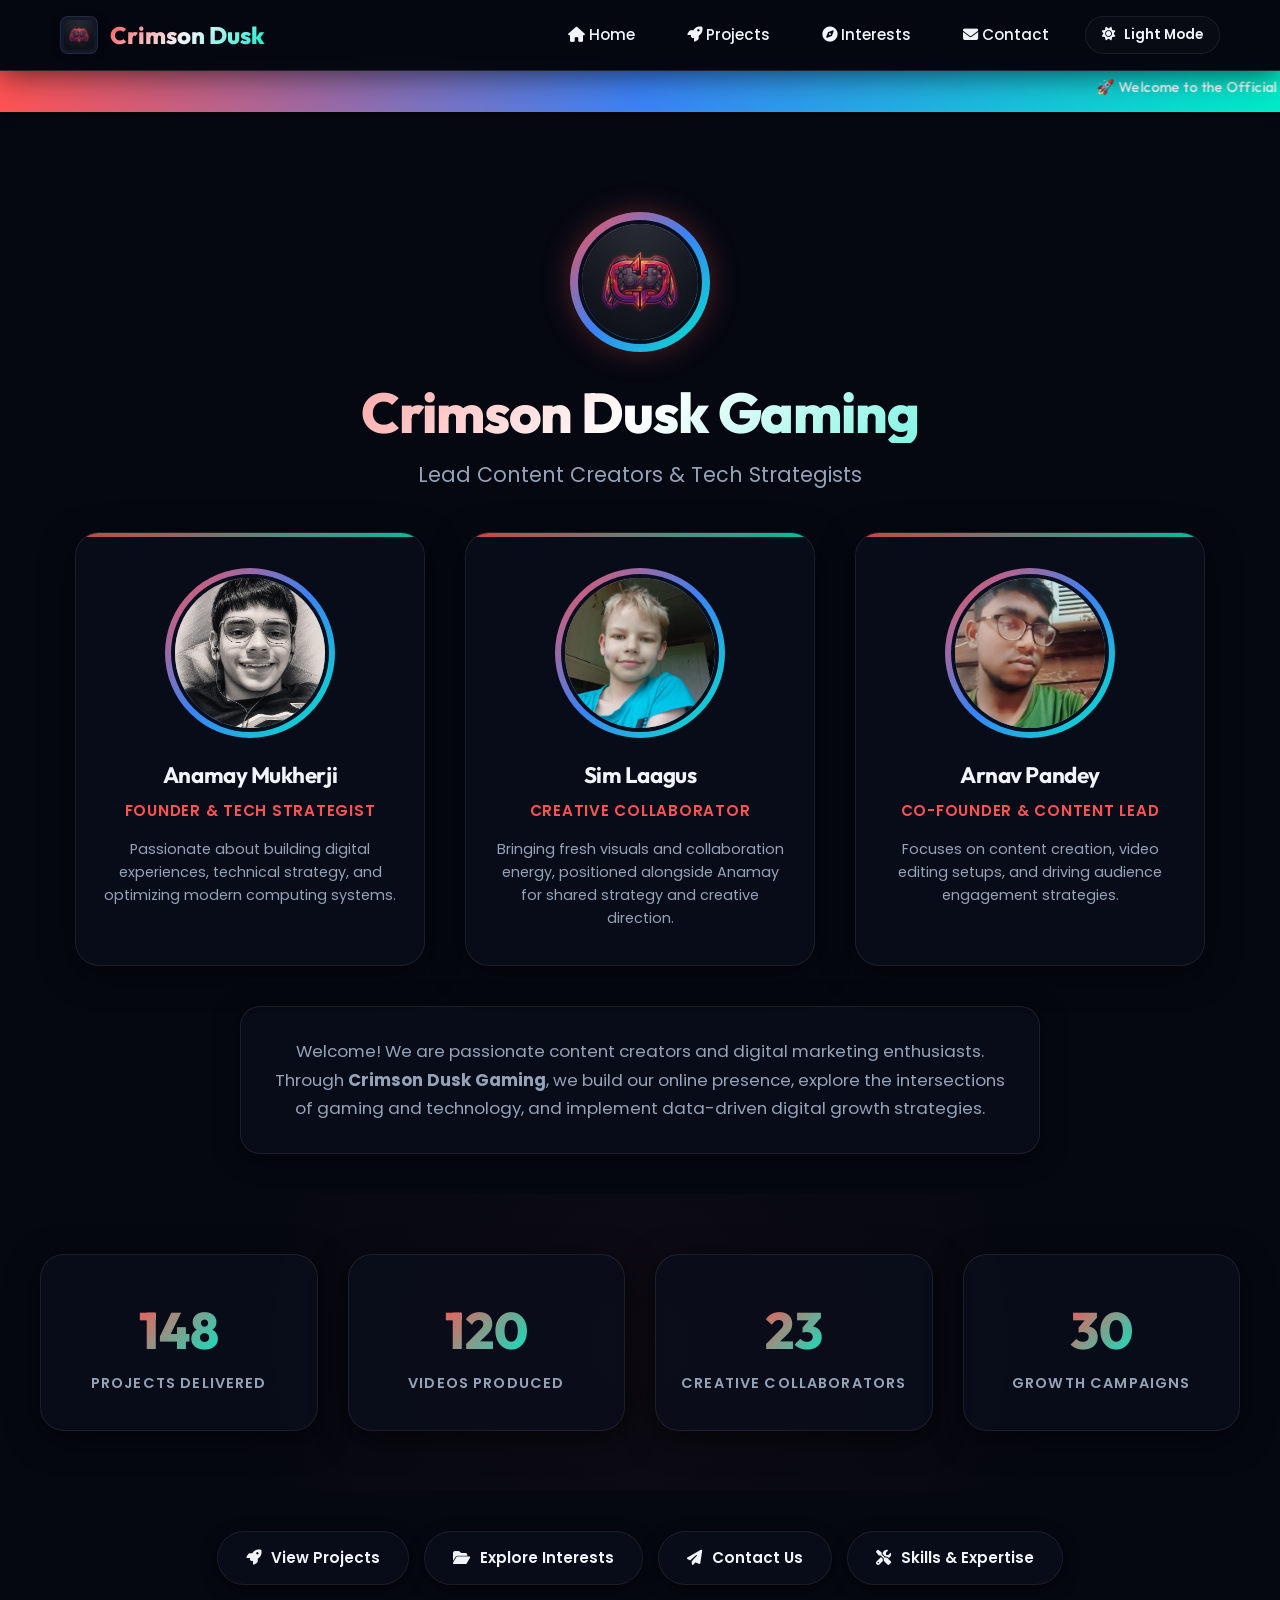
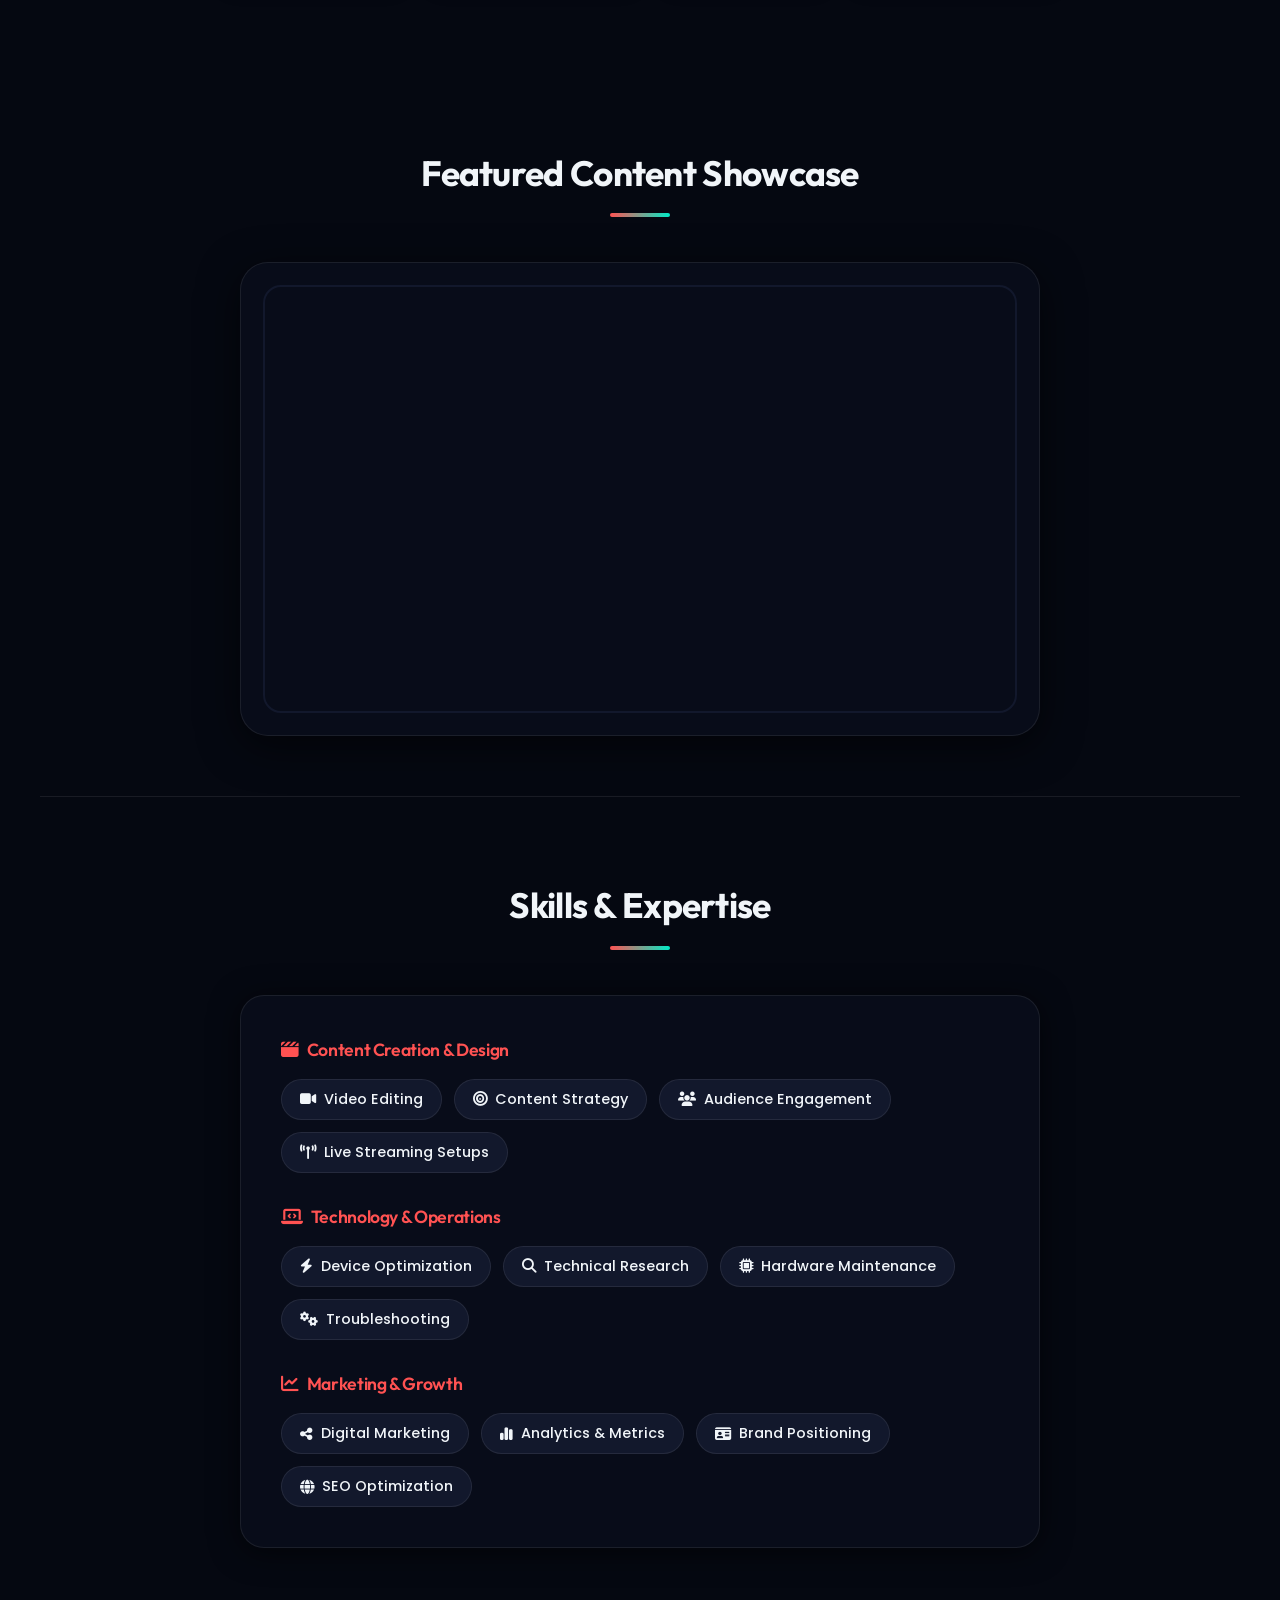
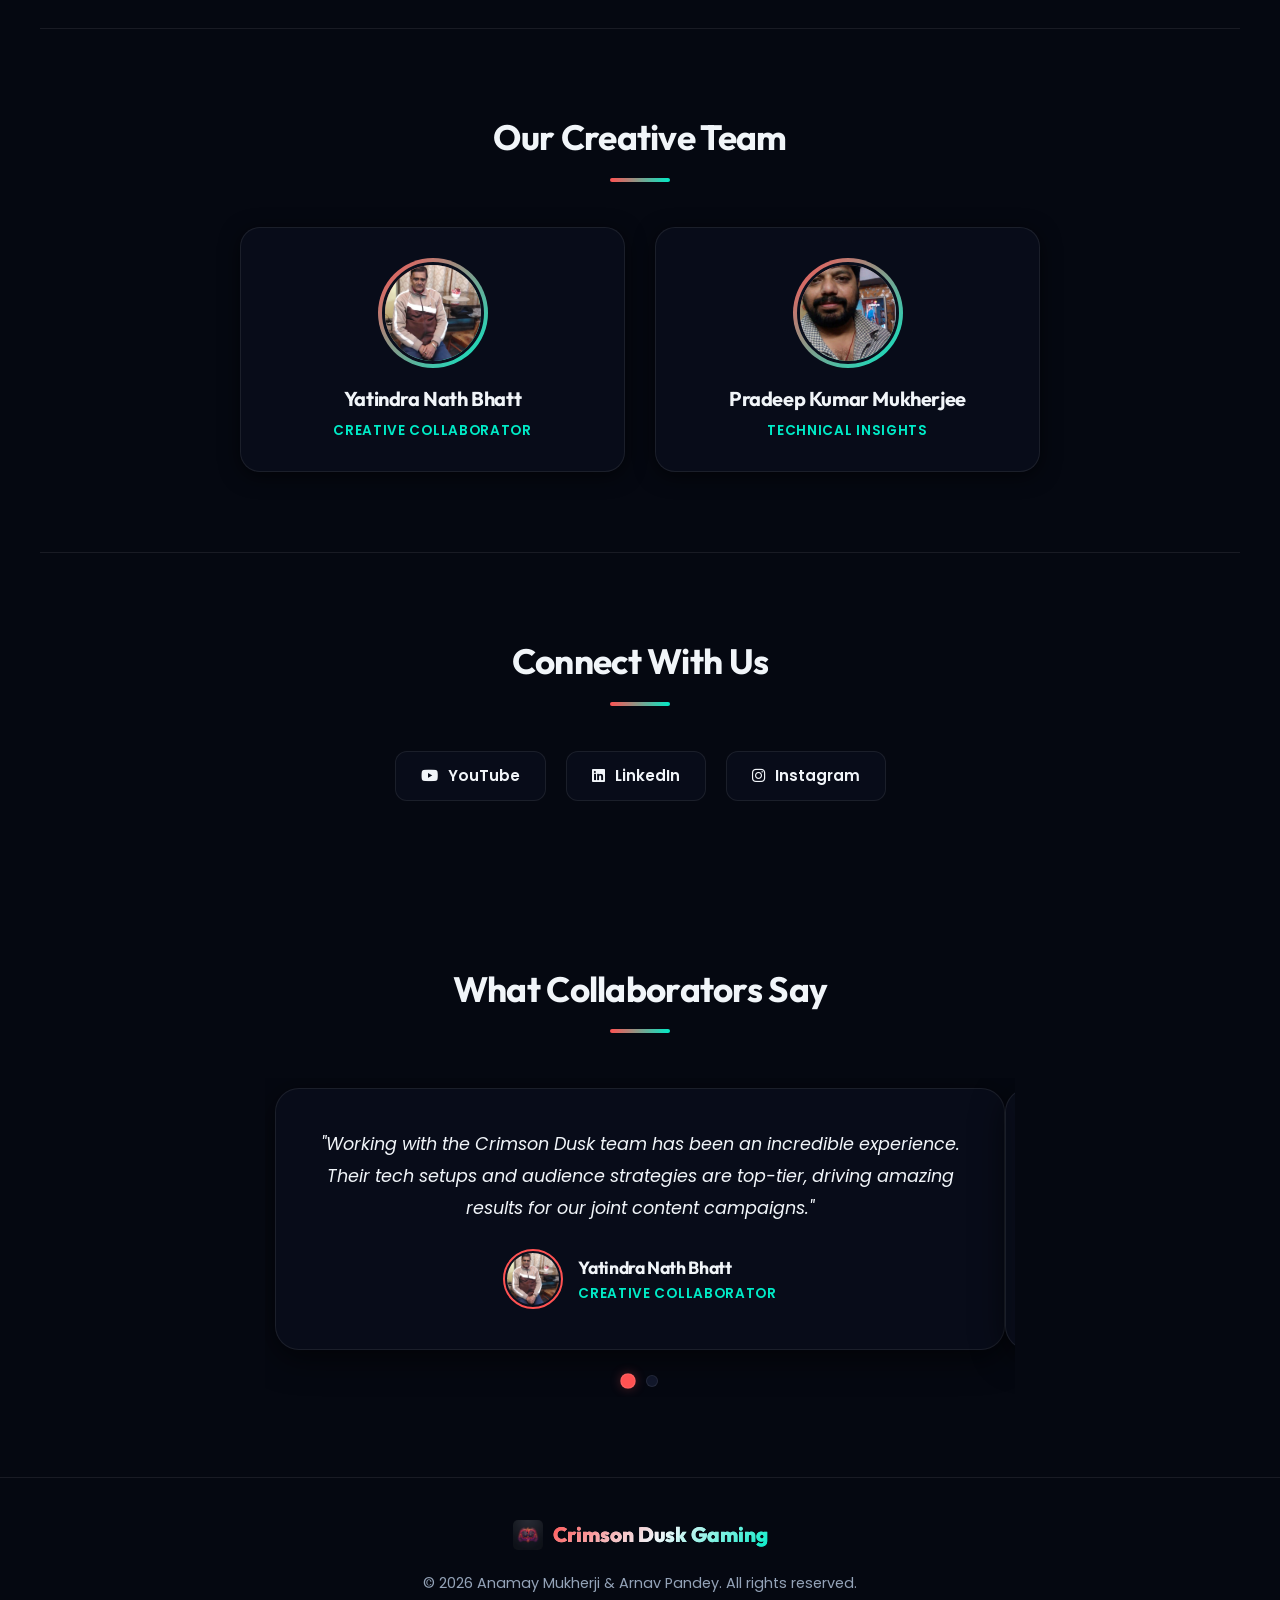
==== commit a89324ca: "Add files via upload" ====
--- a/index.html
+++ b/index.html
@@ -73,7 +73,7 @@
                 <div class="profile-card-image-wrapper">
                     <img src="WhatsApp Image 2026-06-06 at 7.03.57 PM.jpeg" alt="Sim Laggus" class="profile-card-img">
                 </div>
-                <h3>Sim Laggus</h3>
+                <h3>Sim Laagus</h3>
                 <p class="role">Creative Collaborator</p>
                 <p class="bio">Bringing fresh visuals and collaboration energy, positioned alongside Anamay for shared
                     strategy and creative direction.</p>
@@ -207,13 +207,6 @@
                 </div>
                 <h3>Pradeep Kumar Mukherjee</h3>
                 <p class="role">Technical Insights</p>
-            </div>
-            <div class="collaborator-card">
-                <div class="collab-img-wrapper">
-                    <img src="WhatsApp Image 2026-06-06 at 7.03.57 PM.jpeg" alt="Friend Name" class="collab-img">
-                </div>
-                <h3>Sim Laagus</h3>
-                <p class="role">Creative Collaborator</p>
             </div>
         </div>
     </section>
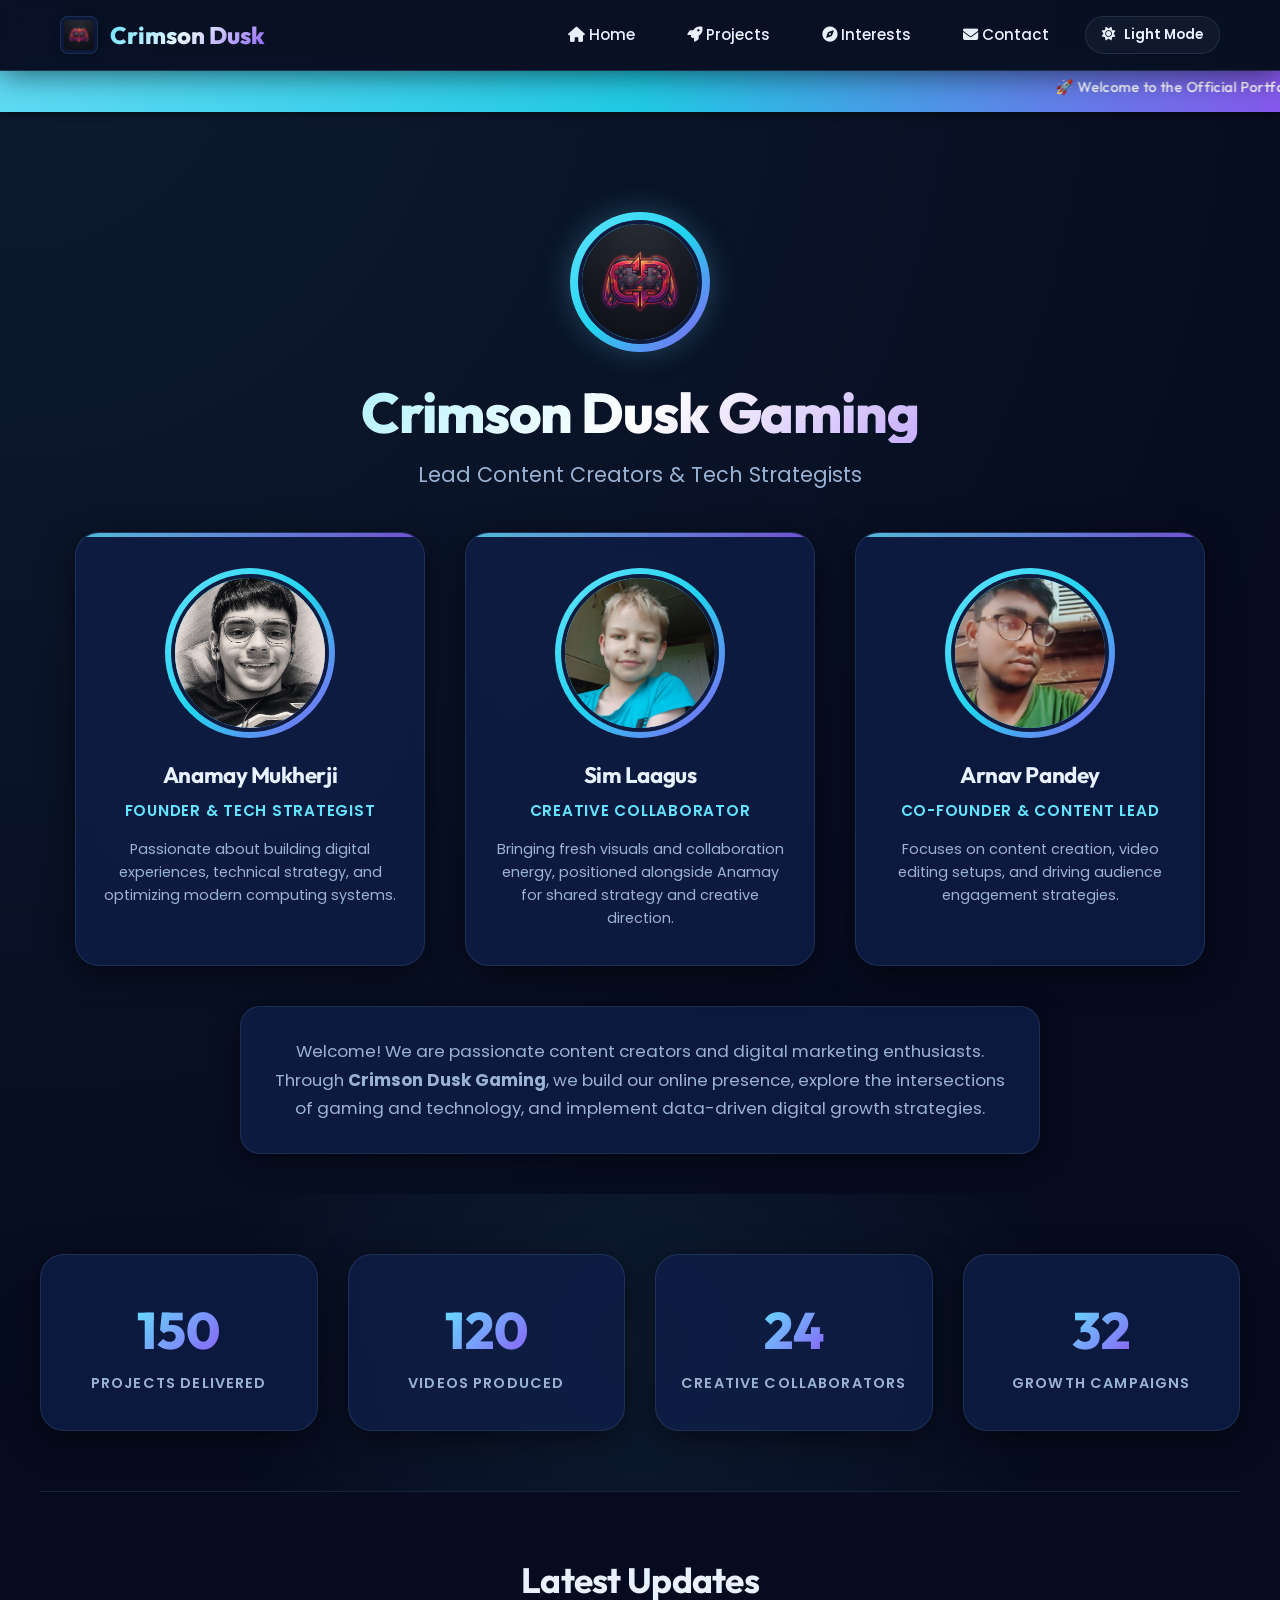
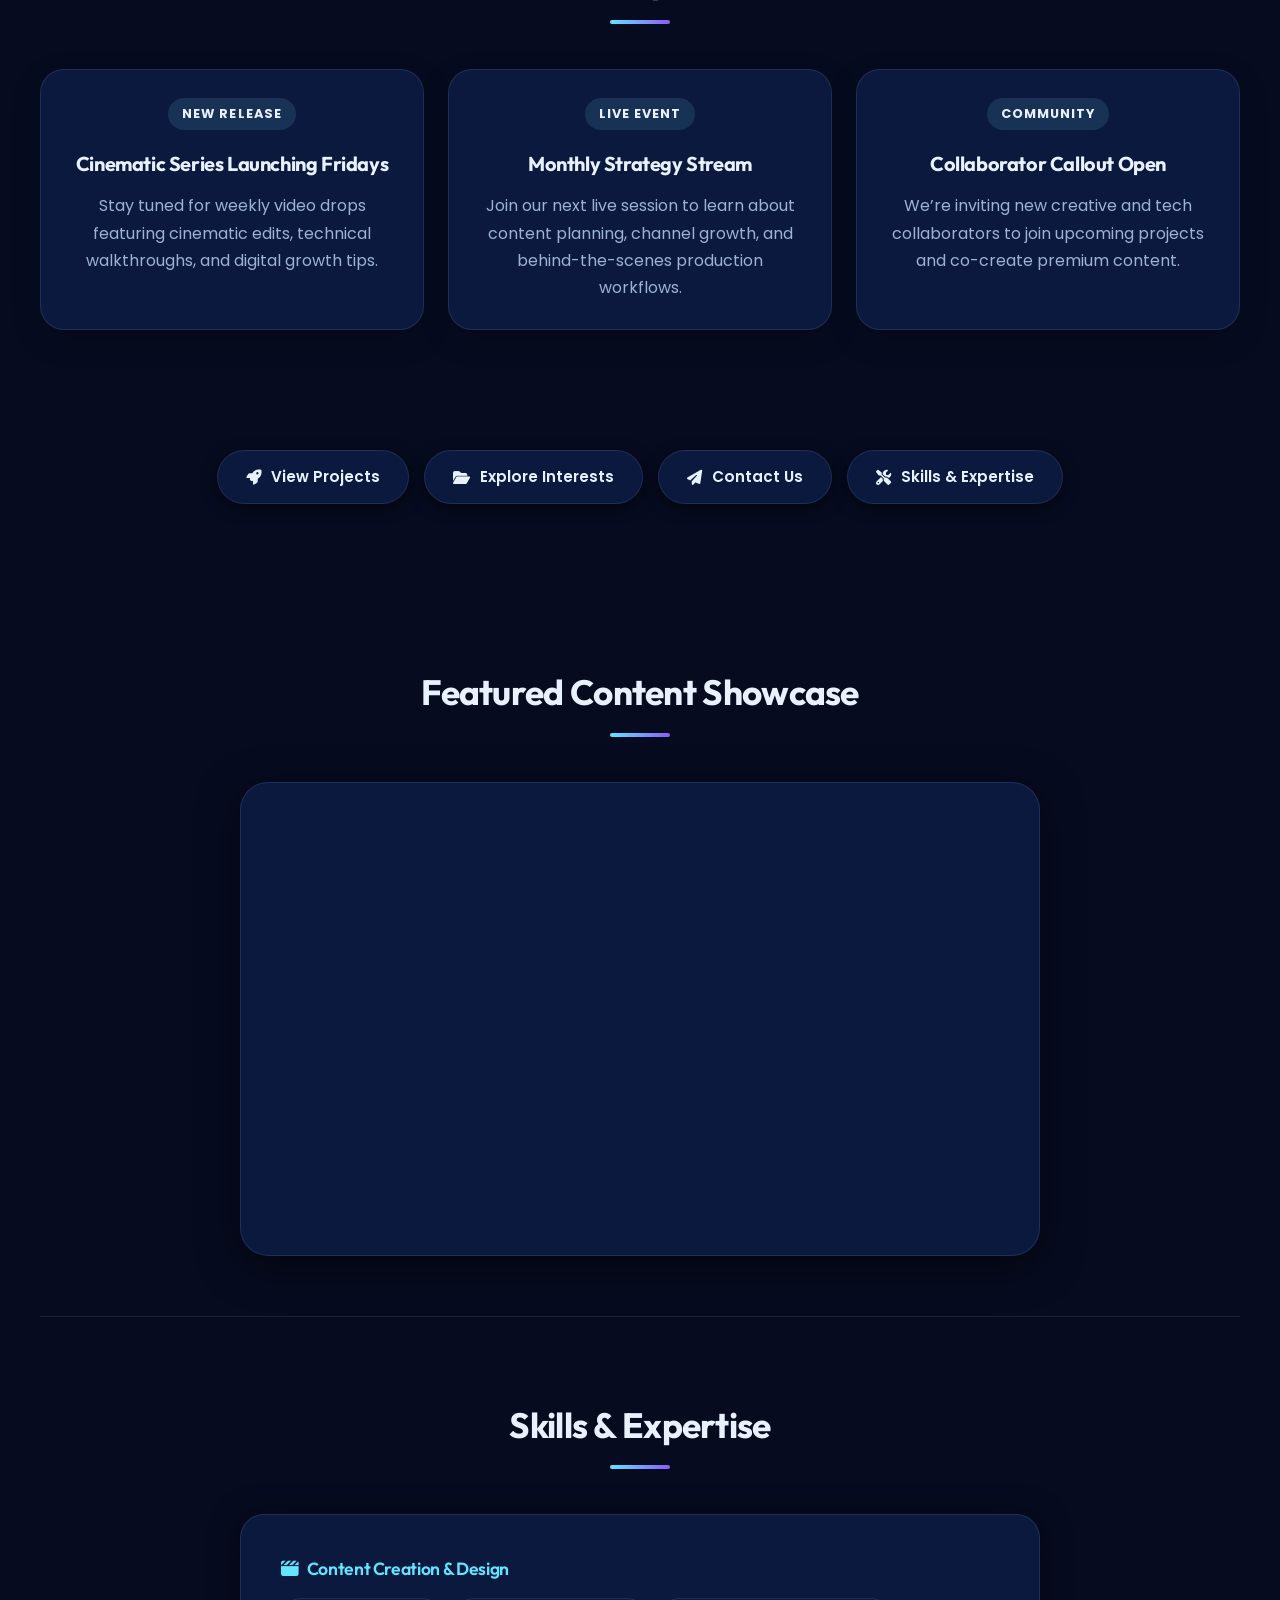
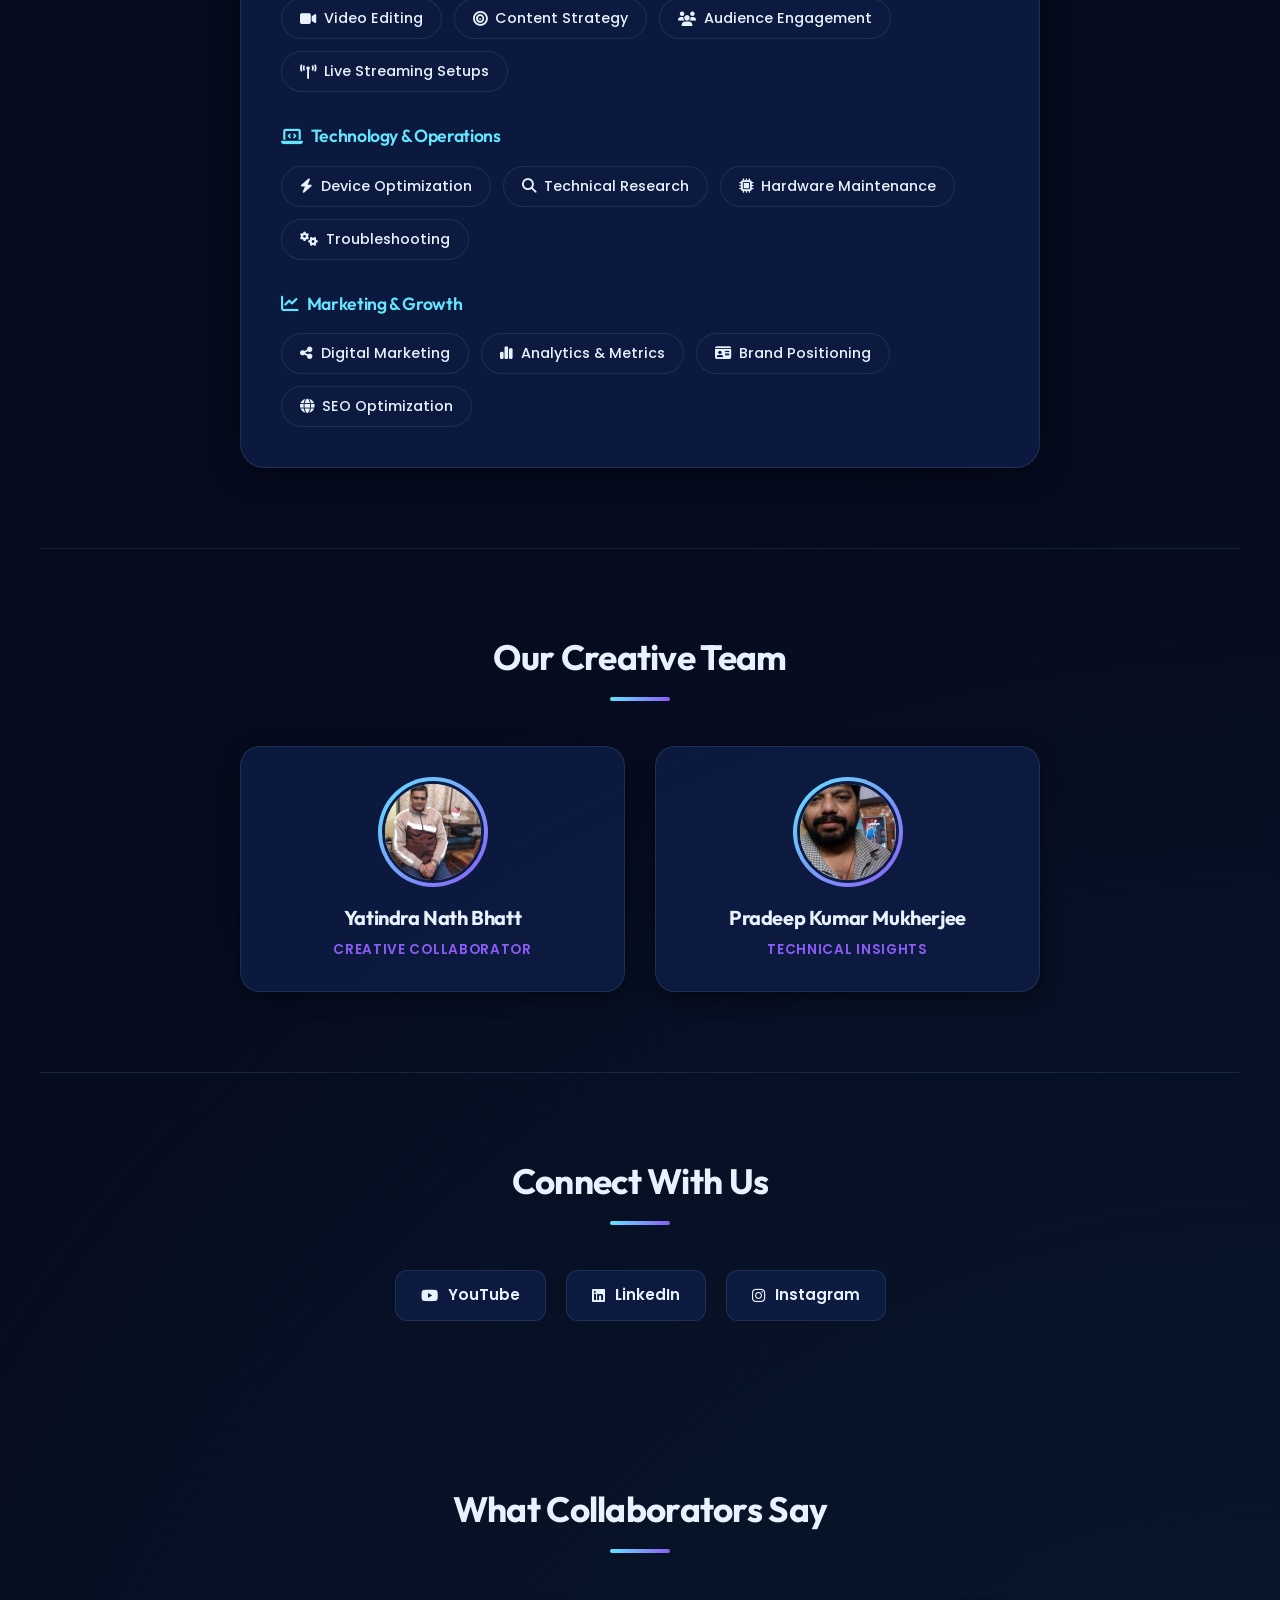
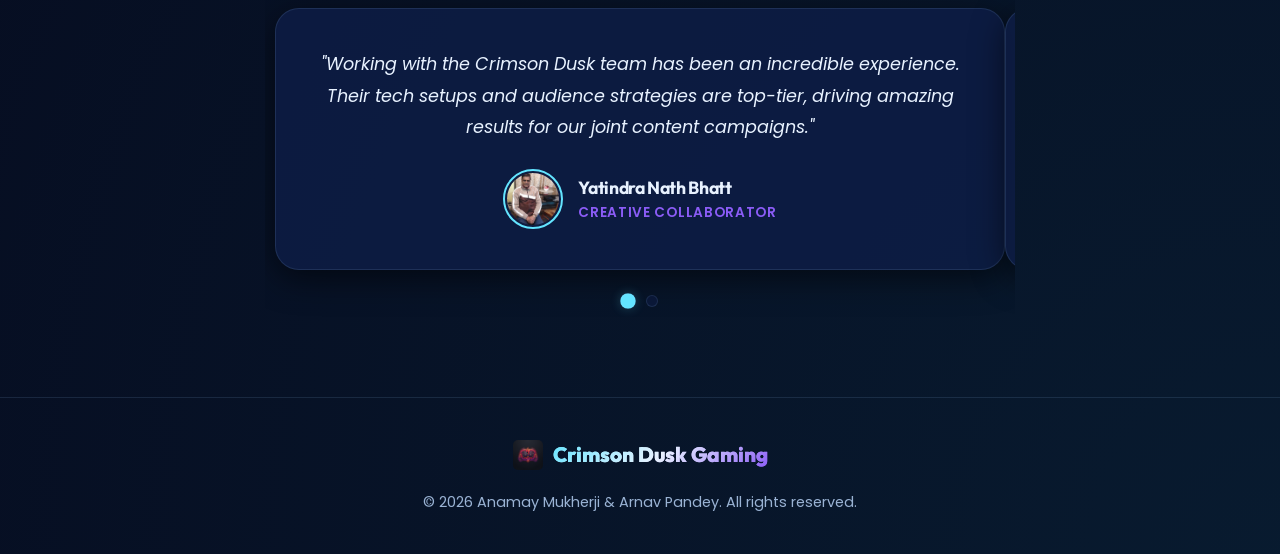
==== commit 4bf78900: "Add files via upload" ====
--- a/index.html
+++ b/index.html
@@ -119,6 +119,28 @@
                     <span class="stat-number" data-target="40">0</span>
                     <p class="stat-label">Growth Campaigns</p>
                 </div>
+            </div>
+        </section>
+
+        <!-- Latest Updates -->
+        <section class="section-padding container updates-section">
+            <h2 class="section-title">Latest Updates</h2>
+            <div class="updates-grid">
+                <article class="update-card">
+                    <span class="update-badge">New Release</span>
+                    <h3>Cinematic Series Launching Fridays</h3>
+                    <p>Stay tuned for weekly video drops featuring cinematic edits, technical walkthroughs, and digital growth tips.</p>
+                </article>
+                <article class="update-card">
+                    <span class="update-badge">Live Event</span>
+                    <h3>Monthly Strategy Stream</h3>
+                    <p>Join our next live session to learn about content planning, channel growth, and behind-the-scenes production workflows.</p>
+                </article>
+                <article class="update-card">
+                    <span class="update-badge">Community</span>
+                    <h3>Collaborator Callout Open</h3>
+                    <p>We’re inviting new creative and tech collaborators to join upcoming projects and co-create premium content.</p>
+                </article>
             </div>
         </section>
 
--- a/style.css
+++ b/style.css
@@ -7,31 +7,31 @@
     --font-body: 'Poppins', sans-serif;
 
     /* Theme - Dark (Default) */
-    --bg-primary: #050811;
-    --bg-secondary: #0a0f1d;
-    --bg-tertiary: #12182c;
-    --text-primary: #f1f5f9;
-    --text-secondary: #94a3b8;
+    --bg-primary: #060b1f;
+    --bg-secondary: #0f1c3f;
+    --bg-tertiary: rgba(13, 27, 62, 0.84);
+    --text-primary: #e8f2ff;
+    --text-secondary: #9ab3d4;
 
     /* Branding Colors */
-    --accent-saffron: #ff5252;
-    /* Crimson Saffron */
-    --accent-green: #00ebc7;
-    /* Neon Teal */
-    --accent-blue: #3b82f6;
+    --accent-saffron: #63e4ff;
+    /* Arctic Cyan */
+    --accent-green: #8b5cf6;
+    /* Electric Purple */
+    --accent-blue: #22d3ee;
 
     /* Glassmorphism & UI elements */
-    --card-bg: rgba(10, 15, 29, 0.7);
-    --card-border: rgba(255, 255, 255, 0.08);
-    --card-hover-border: rgba(255, 82, 82, 0.35);
-    --navbar-bg: rgba(5, 8, 17, 0.85);
-    --input-bg: rgba(255, 255, 255, 0.02);
-    --input-border: rgba(255, 255, 255, 0.08);
+    --card-bg: rgba(15, 30, 72, 0.78);
+    --card-border: rgba(158, 205, 255, 0.12);
+    --card-hover-border: rgba(99, 228, 255, 0.28);
+    --navbar-bg: rgba(8, 16, 36, 0.88);
+    --input-bg: rgba(255, 255, 255, 0.04);
+    --input-border: rgba(158, 205, 255, 0.16);
 
     /* Shadows & Glows */
-    --shadow: rgba(0, 0, 0, 0.6);
-    --glow-saffron: rgba(255, 82, 82, 0.3);
-    --glow-green: rgba(0, 235, 199, 0.3);
+    --shadow: rgba(0, 0, 0, 0.55);
+    --glow-saffron: rgba(99, 228, 255, 0.24);
+    --glow-green: rgba(139, 92, 246, 0.24);
 
     /* Dynamic Transitions */
     --transition-fast: 0.2s ease;
@@ -41,29 +41,29 @@
 
 body.light-mode {
     /* Theme - Light */
-    --bg-primary: #f8fafc;
+    --bg-primary: #f7fbff;
     --bg-secondary: #ffffff;
-    --bg-tertiary: #f1f5f9;
+    --bg-tertiary: #eef4ff;
     --text-primary: #0f172a;
-    --text-secondary: #475569;
+    --text-secondary: #4b5f7f;
 
     /* Adjusted Branding for Light BG */
-    --accent-saffron: #e11d48;
-    --accent-green: #0d9488;
-    --accent-blue: #1d4ed8;
+    --accent-saffron: #2563eb;
+    --accent-green: #0ea5e9;
+    --accent-blue: #7c3aed;
 
     /* Glassmorphism & UI elements */
-    --card-bg: rgba(255, 255, 255, 0.85);
-    --card-border: rgba(15, 23, 42, 0.08);
-    --card-hover-border: rgba(225, 29, 72, 0.3);
-    --navbar-bg: rgba(248, 250, 252, 0.9);
-    --input-bg: rgba(15, 23, 42, 0.02);
+    --card-bg: rgba(255, 255, 255, 0.92);
+    --card-border: rgba(59, 130, 246, 0.12);
+    --card-hover-border: rgba(14, 165, 233, 0.22);
+    --navbar-bg: rgba(255, 255, 255, 0.92);
+    --input-bg: rgba(15, 23, 42, 0.03);
     --input-border: rgba(15, 23, 42, 0.08);
 
     /* Shadows & Glows */
-    --shadow: rgba(0, 0, 0, 0.05);
-    --glow-saffron: rgba(225, 29, 72, 0.15);
-    --glow-green: rgba(13, 148, 136, 0.15);
+    --shadow: rgba(0, 0, 0, 0.08);
+    --glow-saffron: rgba(37, 99, 235, 0.15);
+    --glow-green: rgba(14, 165, 233, 0.15);
 }
 
 /* --- Base Reset & General --- */
@@ -79,11 +79,11 @@
 
 body {
     font-family: var(--font-body);
-    background-color: var(--bg-primary);
+    background: radial-gradient(circle at top left, rgba(99, 228, 255, 0.08), transparent 26%), radial-gradient(circle at bottom right, rgba(34, 211, 238, 0.08), transparent 32%), var(--bg-primary);
     color: var(--text-primary);
     line-height: 1.6;
     overflow-x: hidden;
-    transition: background-color var(--transition-normal), color var(--transition-normal);
+    transition: background var(--transition-normal), color var(--transition-normal);
 }
 
 .container {
@@ -232,9 +232,15 @@
     }
 }
 
-.nav-link:hover {
-    color: var(--accent-saffron);
-    background-color: rgba(255, 159, 67, 0.08);
+.nav-link:hover,
+    .nav-link.active {
+        color: var(--accent-saffron);
+        background-color: rgba(99, 228, 255, 0.12);
+        border-radius: 12px;
+    }
+
+    .nav-link.active {
+        box-shadow: inset 0 0 0 1px rgba(99, 228, 255, 0.14);
 }
 
 /* --- Theme Toggle Button --- */
@@ -265,7 +271,7 @@
 .ticker-container {
     margin-top: 70px;
     /* offset navbar */
-    background: linear-gradient(90deg, var(--accent-saffron), var(--accent-blue), var(--accent-green));
+    background: linear-gradient(90deg, rgba(99, 228, 255, 0.95), rgba(34, 211, 238, 0.95), rgba(139, 92, 246, 0.95));
     padding: 6px 0;
     color: #ffffff;
     font-family: var(--font-heading);
@@ -464,6 +470,56 @@
     border-top: 1px solid var(--card-border);
 }
 
+.updates-section {
+    padding-top: 60px;
+}
+
+.updates-grid {
+    display: grid;
+    grid-template-columns: repeat(auto-fit, minmax(240px, 1fr));
+    gap: 24px;
+    margin-top: 30px;
+}
+
+.update-card {
+    background-color: var(--card-bg);
+    border: 1px solid var(--card-border);
+    border-radius: 24px;
+    padding: 28px;
+    box-shadow: 0 10px 30px rgba(0, 0, 0, 0.18);
+    transition: transform var(--transition-normal), border-color var(--transition-normal);
+}
+
+.update-card:hover {
+    transform: translateY(-4px);
+    border-color: var(--card-hover-border);
+}
+
+.update-badge {
+    display: inline-flex;
+    align-items: center;
+    justify-content: center;
+    padding: 6px 14px;
+    border-radius: 999px;
+    font-size: 0.8rem;
+    font-weight: 700;
+    text-transform: uppercase;
+    letter-spacing: 0.08em;
+    color: var(--text-primary);
+    background-color: rgba(99, 228, 255, 0.12);
+    margin-bottom: 18px;
+}
+
+.update-card h3 {
+    font-size: 1.25rem;
+    margin-bottom: 12px;
+}
+
+.update-card p {
+    color: var(--text-secondary);
+    line-height: 1.7;
+}
+
 .section-title {
     font-size: 2.2rem;
     text-align: center;
@@ -587,7 +643,7 @@
 
 .skill-badge:hover {
     border-color: var(--accent-saffron);
-    background-color: rgba(255, 159, 67, 0.05);
+    background-color: rgba(99, 228, 255, 0.08);
     transform: scale(1.05);
 }
 
@@ -861,7 +917,7 @@
 /* --- Stats Section --- */
 .stats-section {
     padding: 60px 0;
-    background: radial-gradient(circle at center, rgba(255, 82, 82, 0.04) 0%, transparent 70%);
+    background: radial-gradient(circle at center, rgba(99, 228, 255, 0.08) 0%, transparent 70%);
 }
 
 .stats-grid {
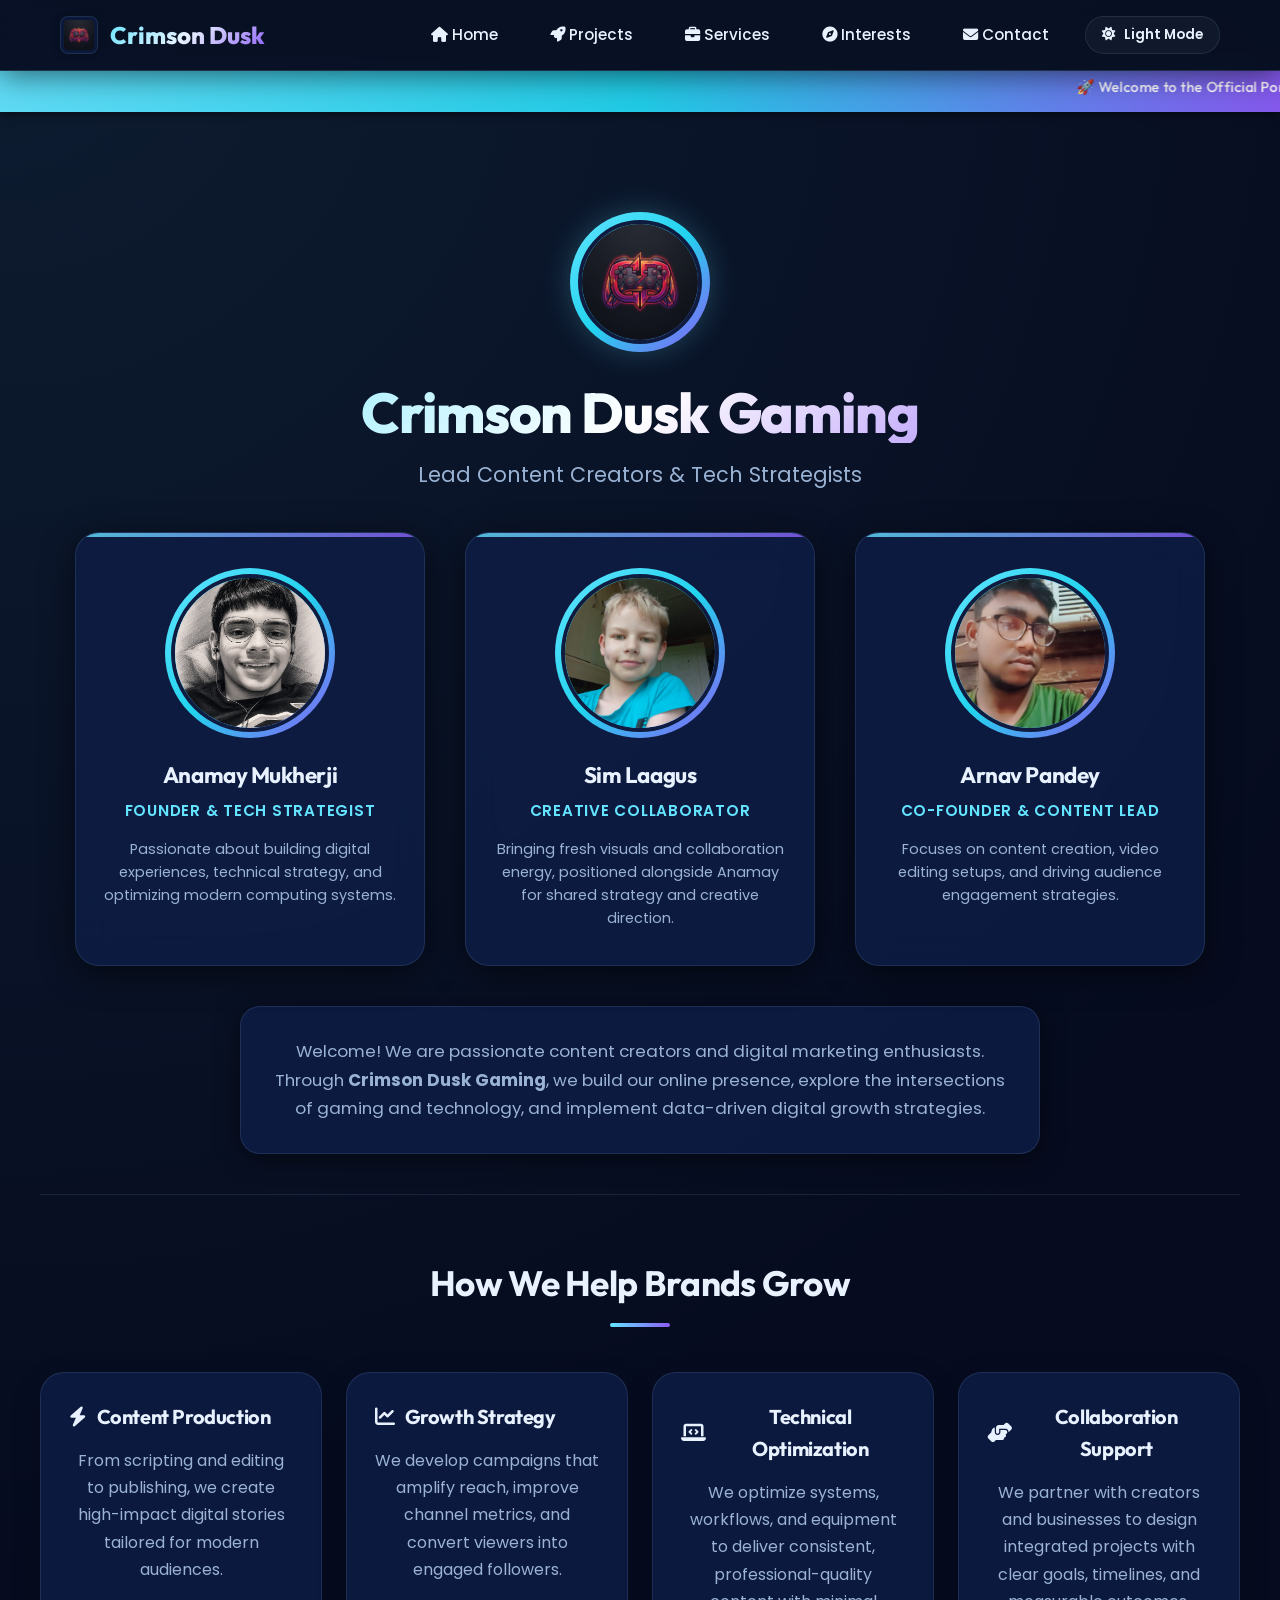
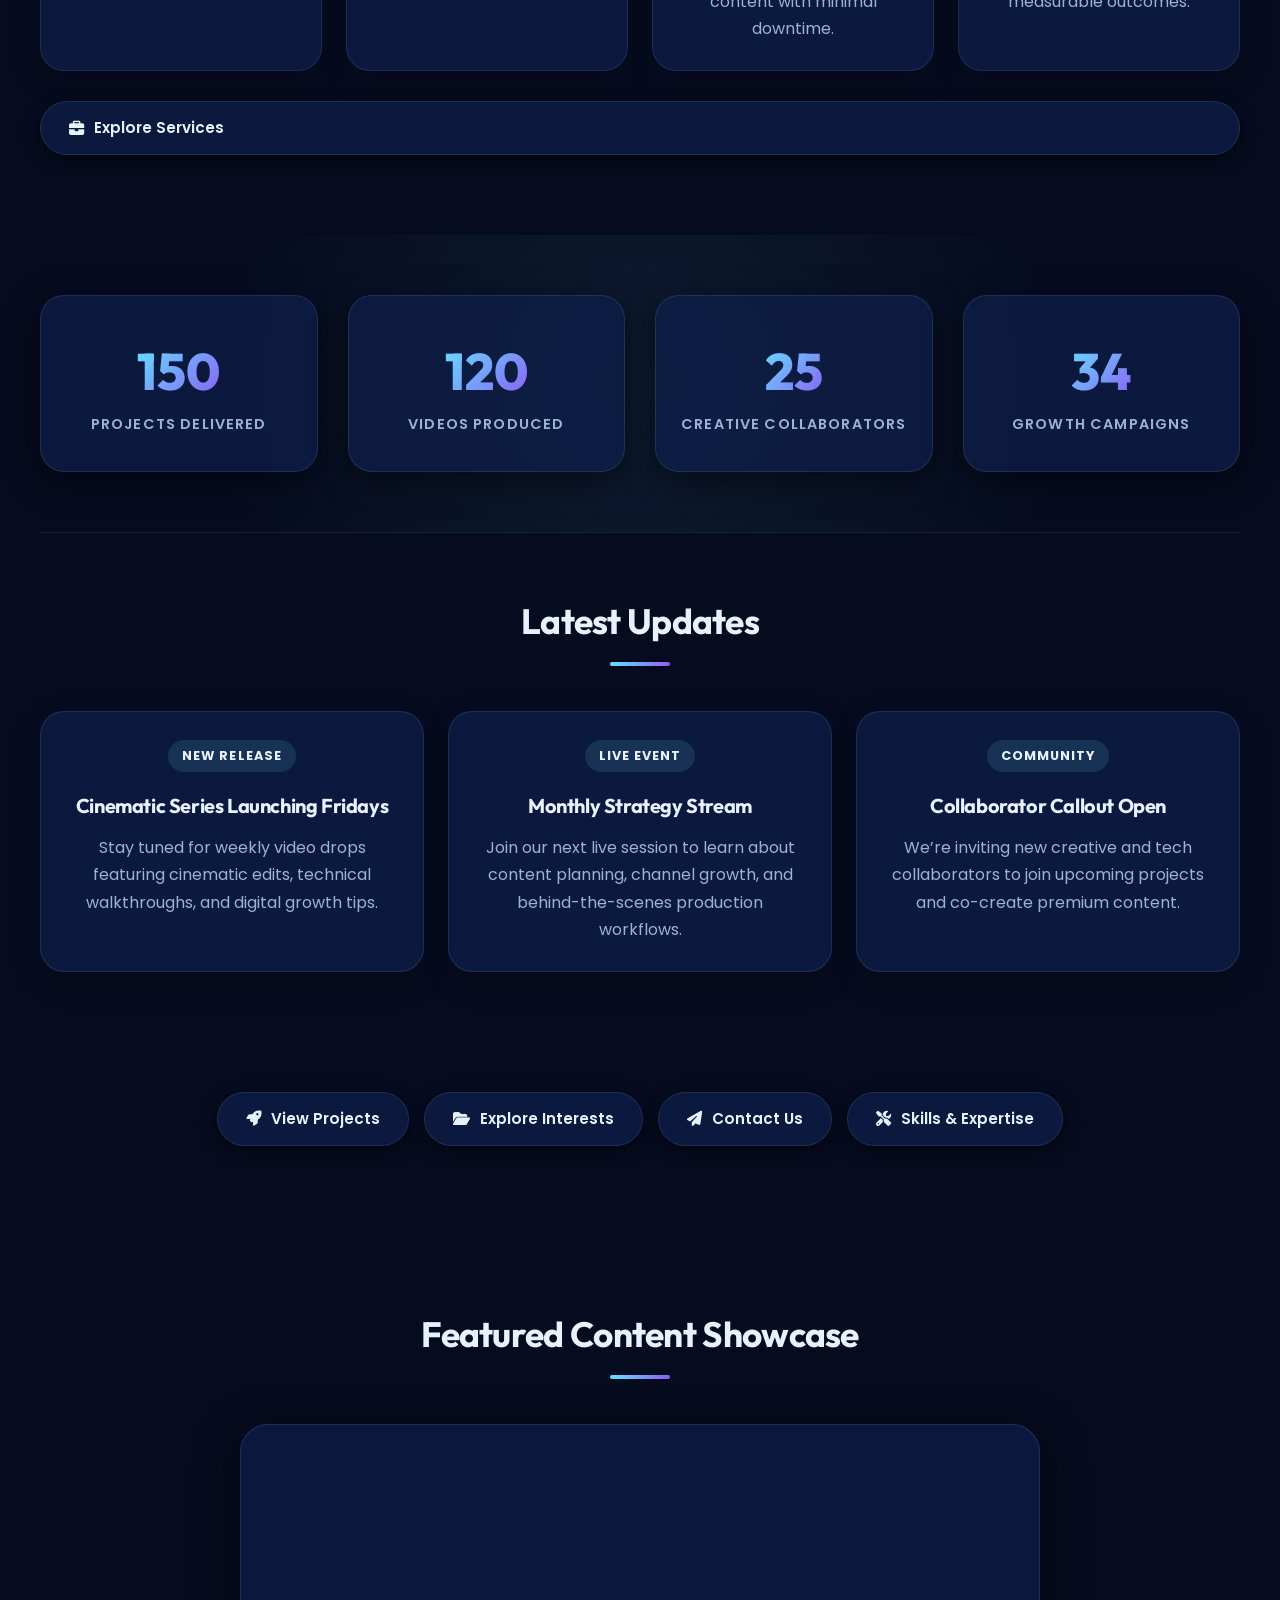
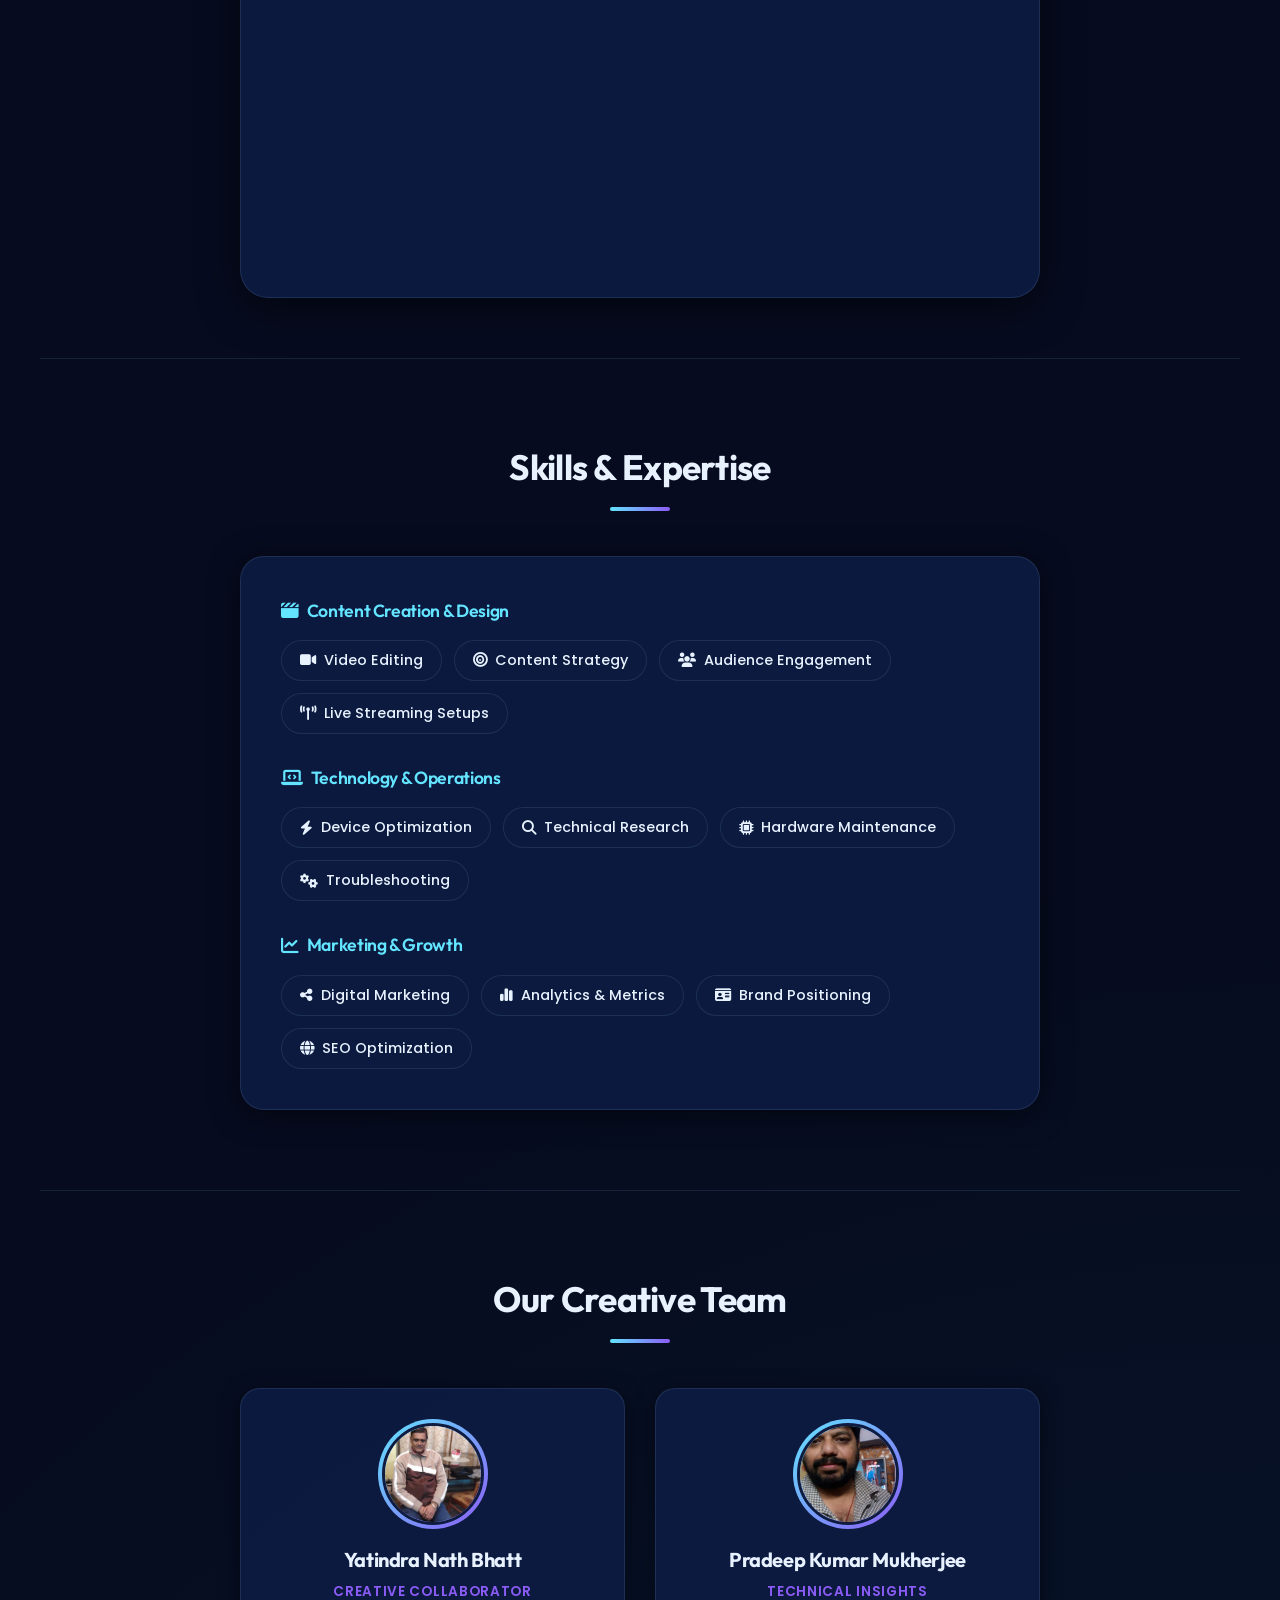
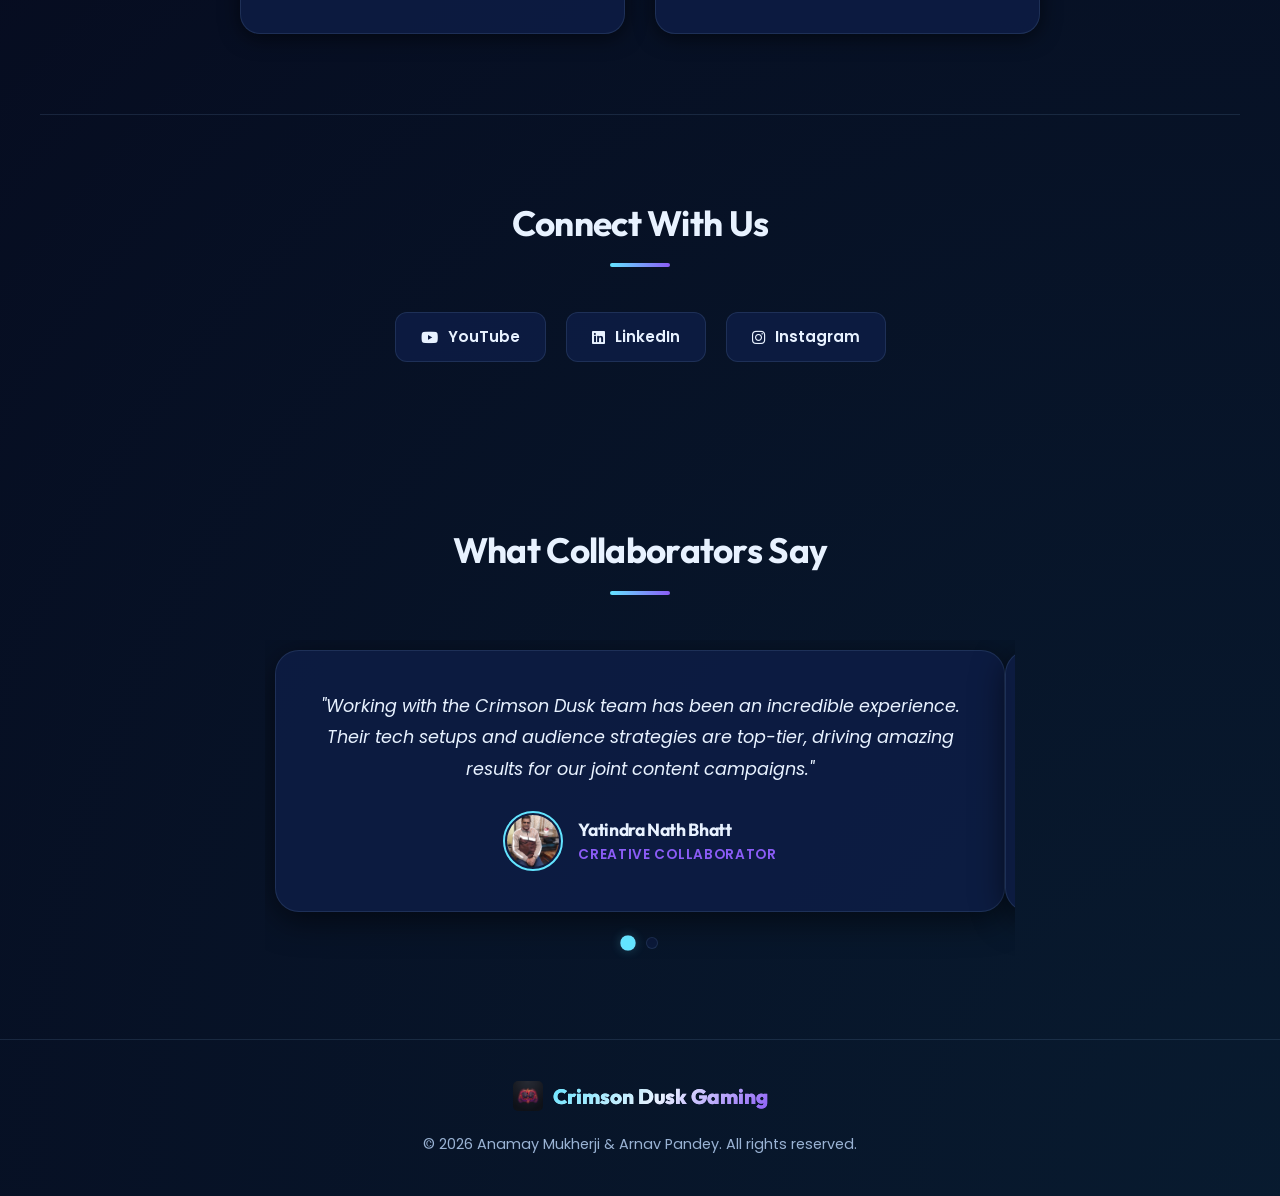
==== commit 622e2fb0: "Add files via upload" ====
--- a/index.html
+++ b/index.html
@@ -28,6 +28,7 @@
             <ul class="nav-menu">
                 <li><a href="index.html" class="nav-link"><i class="fa-solid fa-house"></i> Home</a></li>
                 <li><a href="projects.html" class="nav-link"><i class="fa-solid fa-rocket"></i> Projects</a></li>
+                <li><a href="services.html" class="nav-link"><i class="fa-solid fa-briefcase"></i> Services</a></li>
                 <li><a href="project2.html" class="nav-link"><i class="fa-solid fa-compass"></i> Interests</a></li>
                 <li><a href="contact.html" class="nav-link"><i class="fa-solid fa-envelope"></i> Contact</a></li>
                 <li>
@@ -99,6 +100,32 @@
                 technology, and implement data-driven digital growth strategies.
             </p>
         </div>
+
+        <!-- Services Overview -->
+        <section class="section-padding container services-overview">
+            <h2 class="section-title">How We Help Brands Grow</h2>
+            <div class="service-grid">
+                <article class="service-card">
+                    <h3><i class="fa-solid fa-bolt"></i> Content Production</h3>
+                    <p>From scripting and editing to publishing, we create high-impact digital stories tailored for modern audiences.</p>
+                </article>
+                <article class="service-card">
+                    <h3><i class="fa-solid fa-chart-line"></i> Growth Strategy</h3>
+                    <p>We develop campaigns that amplify reach, improve channel metrics, and convert viewers into engaged followers.</p>
+                </article>
+                <article class="service-card">
+                    <h3><i class="fa-solid fa-laptop-code"></i> Technical Optimization</h3>
+                    <p>We optimize systems, workflows, and equipment to deliver consistent, professional-quality content with minimal downtime.</p>
+                </article>
+                <article class="service-card">
+                    <h3><i class="fa-solid fa-handshake-angle"></i> Collaboration Support</h3>
+                    <p>We partner with creators and businesses to design integrated projects with clear goals, timelines, and measurable outcomes.</p>
+                </article>
+            </div>
+            <div class="services-cta">
+                <a href="services.html" class="action-btn btn-blue"><i class="fa-solid fa-briefcase"></i> Explore Services</a>
+            </div>
+        </section>
 
         <!-- Performance Stats -->
         <section class="stats-section container">
--- a/style.css
+++ b/style.css
@@ -520,6 +520,49 @@
     line-height: 1.7;
 }
 
+.services-overview {
+    padding-top: 60px;
+}
+
+.service-grid {
+    display: grid;
+    grid-template-columns: repeat(auto-fit, minmax(220px, 1fr));
+    gap: 24px;
+    margin-top: 30px;
+}
+
+.service-card {
+    background-color: var(--card-bg);
+    border: 1px solid var(--card-border);
+    border-radius: 24px;
+    padding: 28px;
+    box-shadow: 0 10px 30px rgba(0, 0, 0, 0.18);
+    transition: transform var(--transition-normal), border-color var(--transition-normal);
+}
+
+.service-card:hover {
+    transform: translateY(-4px);
+    border-color: var(--card-hover-border);
+}
+
+.service-card h3 {
+    font-size: 1.25rem;
+    margin-bottom: 14px;
+    display: flex;
+    align-items: center;
+    gap: 10px;
+}
+
+.service-card p {
+    color: var(--text-secondary);
+    line-height: 1.7;
+}
+
+.services-cta {
+    text-align: center;
+    margin-top: 30px;
+}
+
 .section-title {
     font-size: 2.2rem;
     text-align: center;
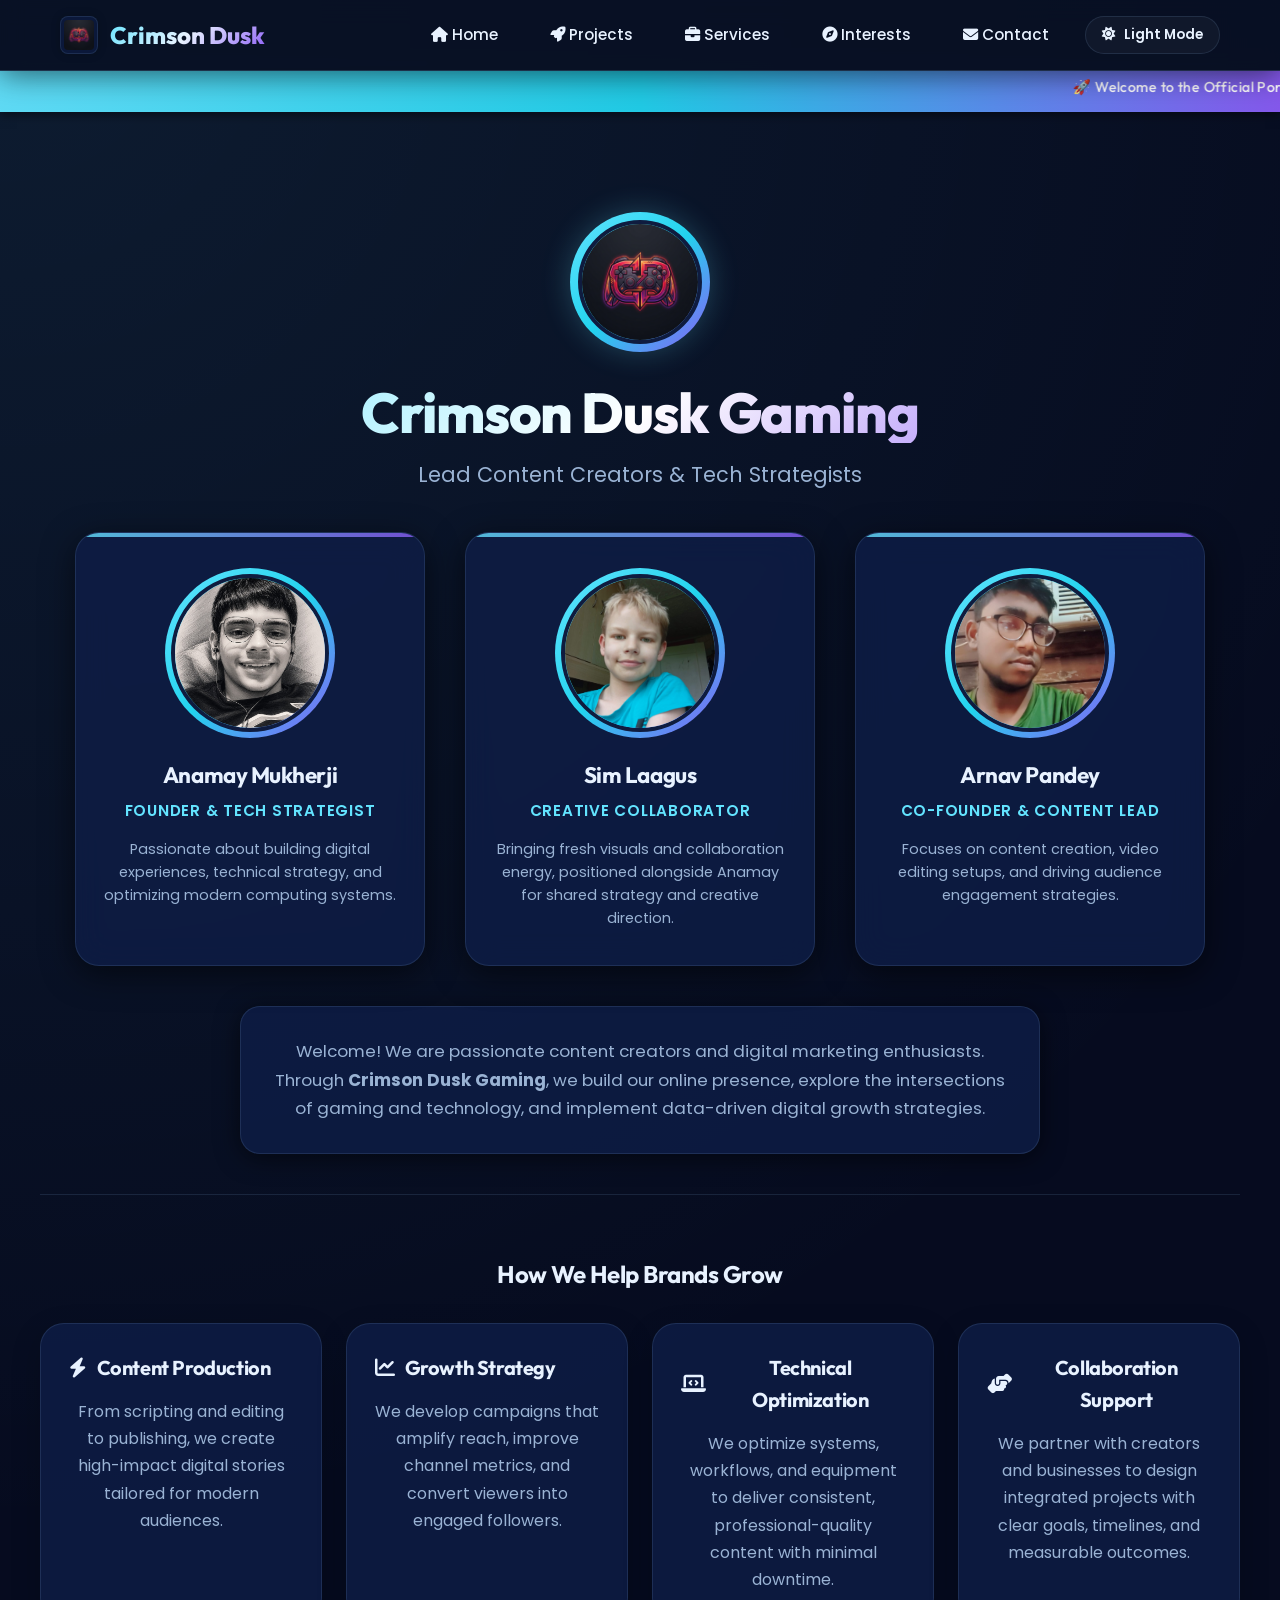
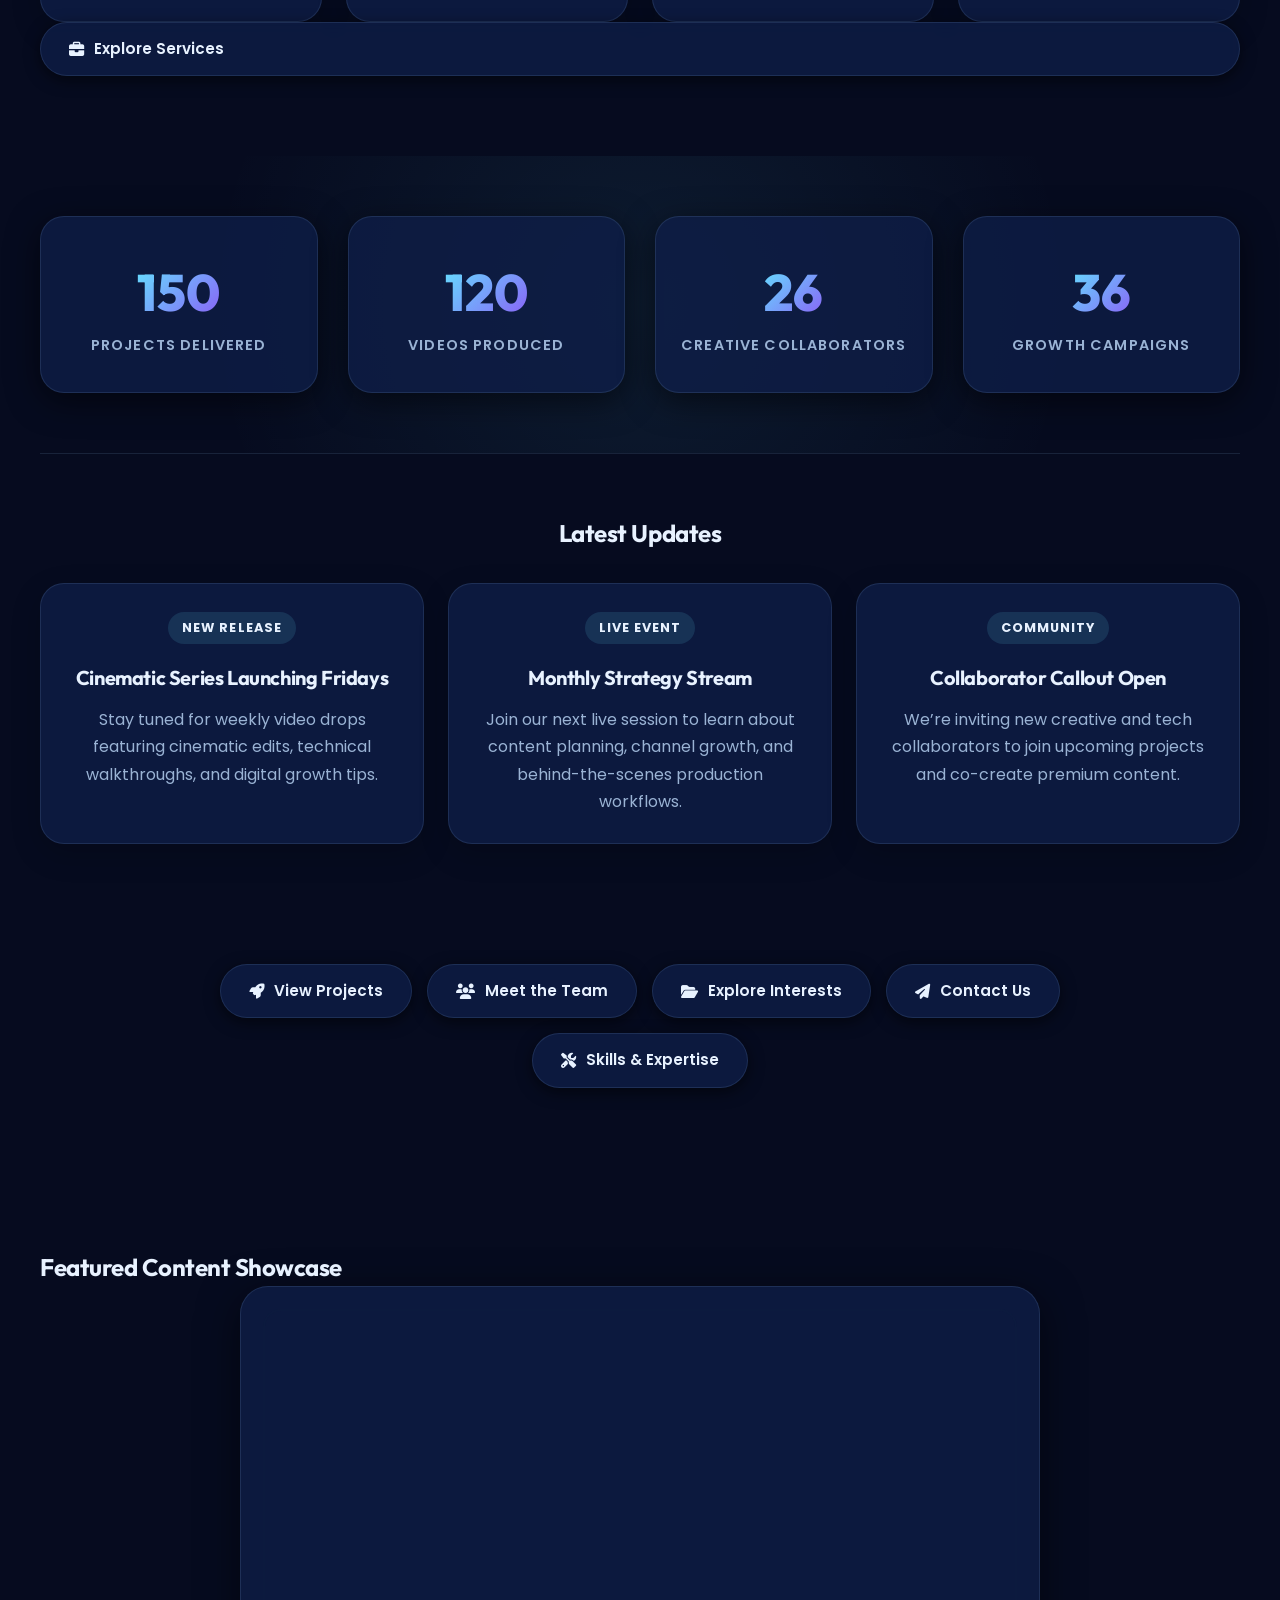
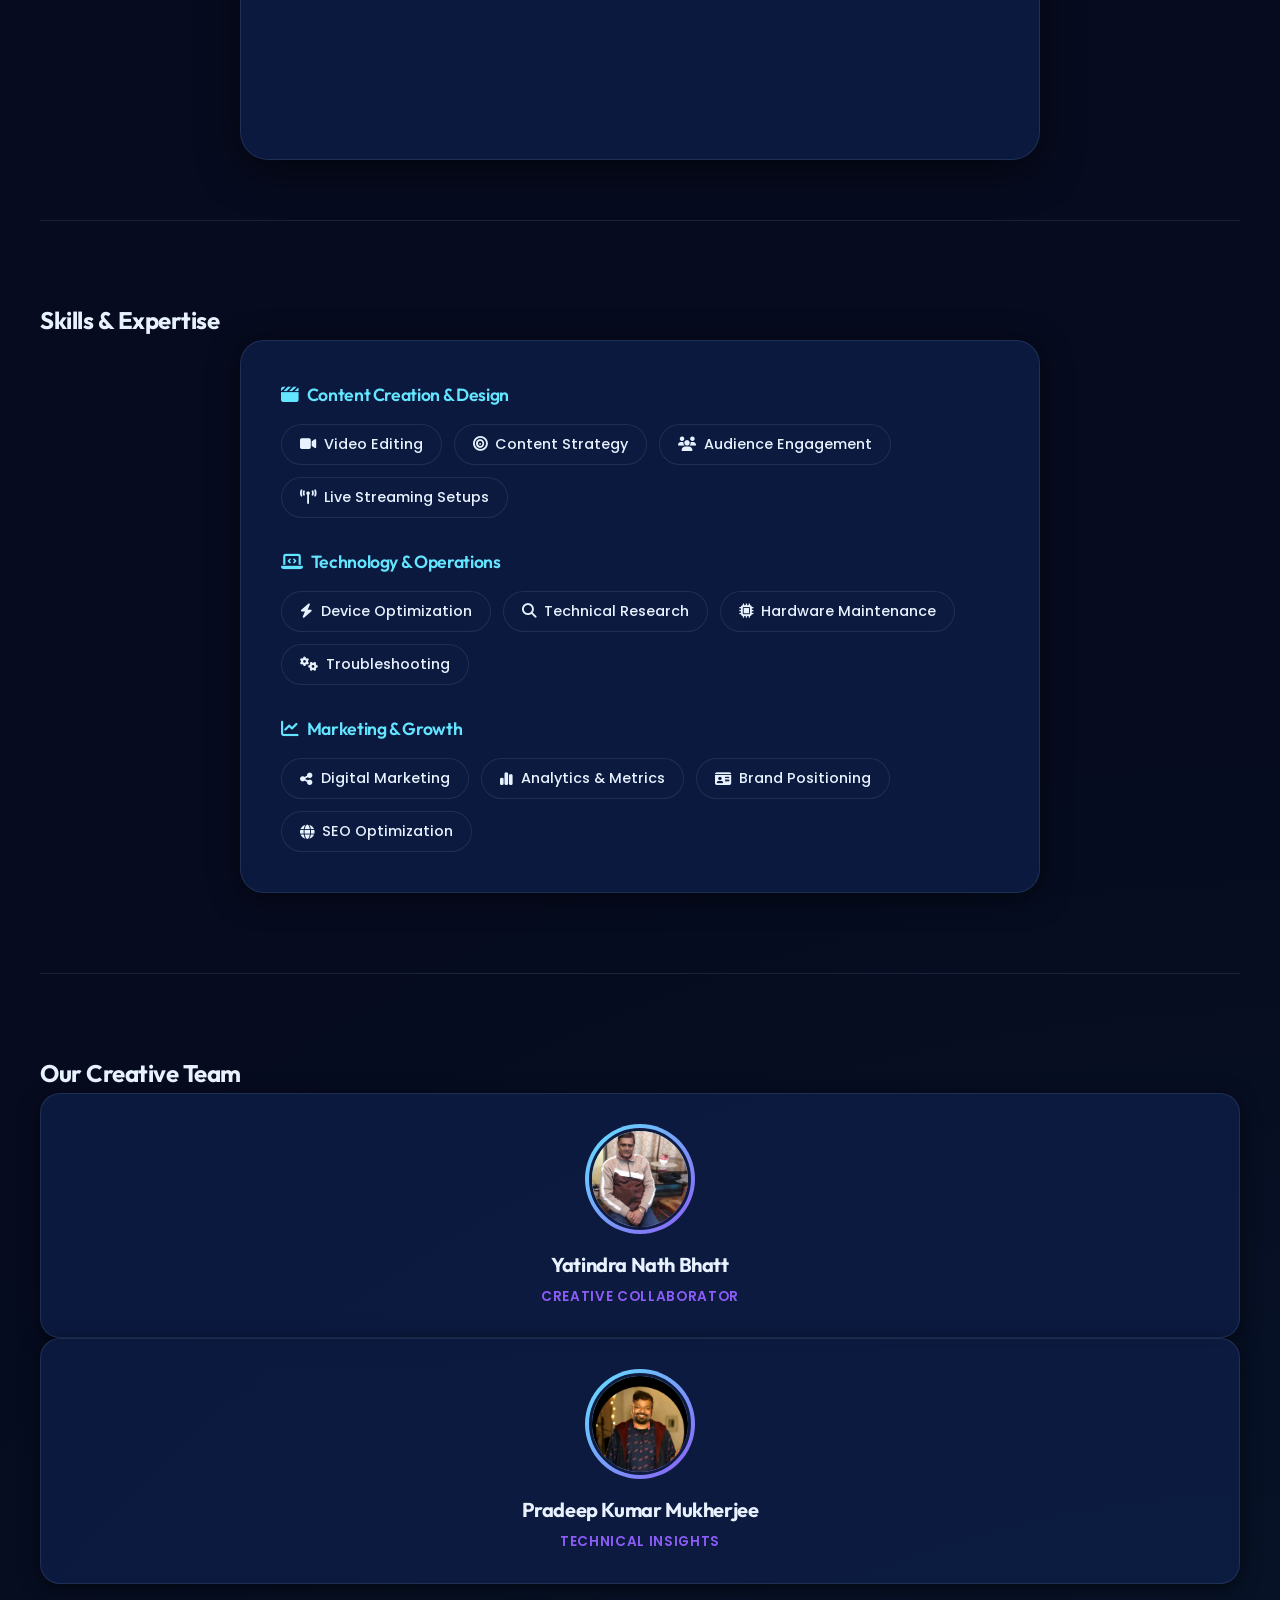
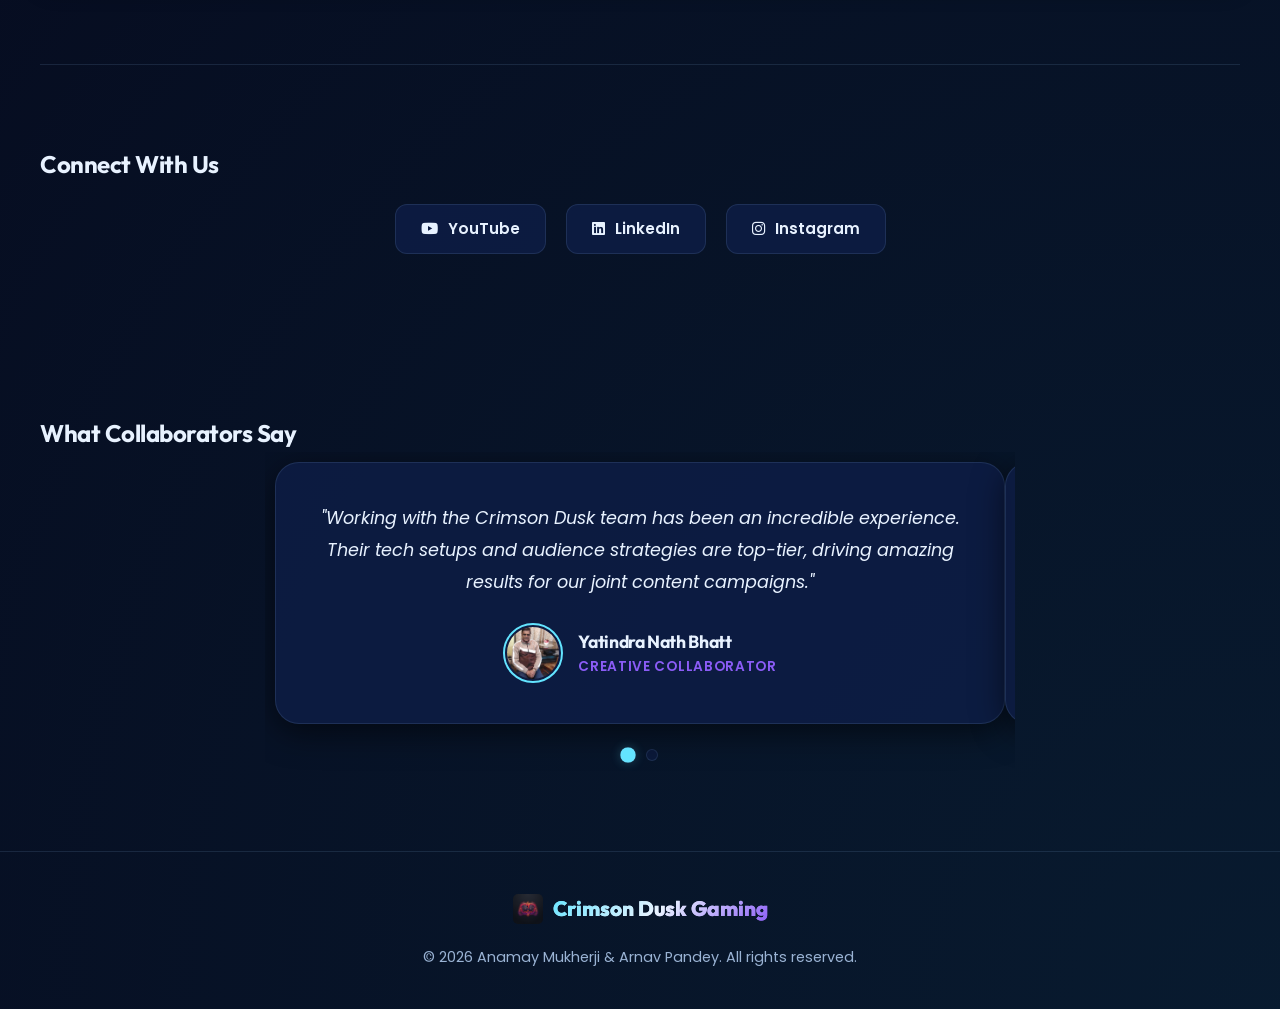
==== commit c46483bf: "Add files via upload" ====
--- a/index.html
+++ b/index.html
@@ -176,6 +176,9 @@
             <a href="projects.html" class="action-btn btn-saffron">
                 <i class="fa-solid fa-rocket"></i> View Projects
             </a>
+            <a href="team.html" class="action-btn btn-green">
+                <i class="fa-solid fa-users"></i> Meet the Team
+            </a>
             <a href="project2.html" class="action-btn btn-green">
                 <i class="fa-solid fa-folder-open"></i> Explore Interests
             </a>
@@ -251,7 +254,7 @@
             </div>
             <div class="collaborator-card">
                 <div class="collab-img-wrapper">
-                    <img src="WhatsApp Image 2026-06-04 at 3.36.34 AM.jpeg" alt="Pradeep Kumar Mukherjee"
+                    <img src="WhatsApp Image 2026-06-07 at 5.34.29 PM.jpeg" alt="Pradeep Kumar Mukherjee"
                         class="collab-img">
                 </div>
                 <h3>Pradeep Kumar Mukherjee</h3>
--- a/style.css
+++ b/style.css
@@ -558,24 +558,52 @@
     line-height: 1.7;
 }
 
-.services-cta {
-    text-align: center;
-    margin-top: 30px;
-}
-
-.section-title {
-    font-size: 2.2rem;
-    text-align: center;
-    margin-bottom: 45px;
-    position: relative;
-}
-
-.section-title::after {
-    content: '';
-    display: block;
-    width: 60px;
-    height: 4px;
-    background: linear-gradient(90deg, var(--accent-saffron), var(--accent-green));
+    .profile-page {
+        padding: 110px 0 60px 0;
+        max-width: 900px;
+        margin: 0 auto;
+    }
+
+    .profile-card-grid {
+        display: grid;
+        grid-template-columns: repeat(auto-fit, minmax(280px, 1fr));
+        gap: 24px;
+        margin-top: 30px;
+    }
+
+    .profile-detail-card {
+        background-color: var(--card-bg);
+        border: 1px solid var(--card-border);
+        border-radius: 24px;
+        padding: 32px;
+        box-shadow: 0 10px 30px rgba(0, 0, 0, 0.18);
+    }
+
+    .profile-page h2,
+    .profile-page h3 {
+        color: var(--text-primary);
+    }
+
+    .profile-quote {
+        font-size: 1.25rem;
+        font-style: italic;
+        margin: 18px 0 24px 0;
+        color: var(--accent-saffron);
+        line-height: 1.8;
+    }
+
+    .quote-source {
+        font-weight: 700;
+        color: var(--text-primary);
+        margin-bottom: 18px;
+    }
+
+    .profile-detail-card ul {
+        padding-left: 20px;
+        color: var(--text-secondary);
+        line-height: 1.8;
+    }
+
     margin: 12px auto 0 auto;
     border-radius: 2px;
 }
